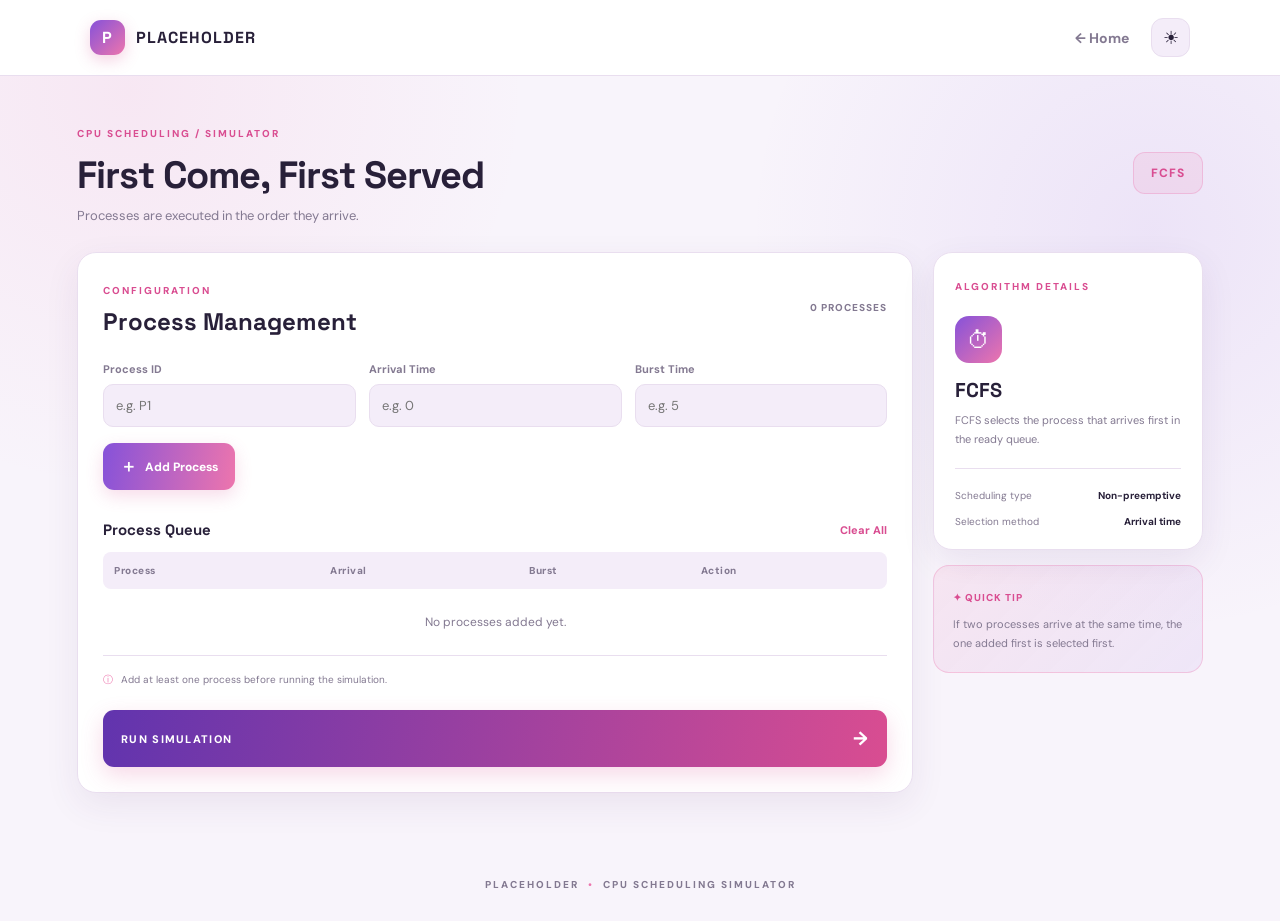
==== simulator.html @ 378c749f "Add files via upload" ====
<!DOCTYPE html>
<html lang="en">
<head>
    <meta charset="UTF-8">
    <meta name="viewport" content="width=device-width, initial-scale=1.0">
    <title>PLACEHOLDER | Simulator</title>
    <link rel="stylesheet" href="style.css">
</head>
<body>

    <header class="topbar">
        <a href="index.html" class="brand">
            <span class="brand-icon">P</span>
            <span>PLACEHOLDER</span>
        </a>

        <div class="topbar-right">
            <a href="index.html" class="back-home">← Home</a>
            <button id="themeToggle" class="theme-toggle">☀</button>
        </div>
    </header>

    <main class="simulator-container">

        <!-- SIMULATOR VIEW -->
        <section id="simulatorView" class="page-view">

            <div class="page-heading">
                <div>
                    <span class="eyebrow">CPU SCHEDULING / SIMULATOR</span>
                    <h1 id="algorithmTitle">First Come, First Served</h1>
                    <p id="algorithmDescription">
                        Processes are executed in the order they arrive.
                    </p>
                </div>
                <div class="algorithm-badge" id="selectedAlgorithm">FCFS</div>
            </div>

            <div class="simulator-layout">

                <section class="panel process-panel">
                    <div class="panel-heading">
                        <div>
                            <span class="eyebrow">CONFIGURATION</span>
                            <h2>Process Management</h2>
                        </div>
                        <span class="process-counter" id="processCount">0 PROCESSES</span>
                    </div>

                    <div class="input-grid">
                        <div class="input-group">
                            <label for="processID">Process ID</label>
                            <input type="text" id="processID" placeholder="e.g. P1">
                        </div>

                        <div class="input-group">
                            <label for="arrivalTime">Arrival Time</label>
                            <input type="number" id="arrivalTime" min="0" placeholder="e.g. 0">
                        </div>

                        <div class="input-group">
                            <label for="burstTime">Burst Time</label>
                            <input type="number" id="burstTime" min="1" placeholder="e.g. 5">
                        </div>

                        <div class="input-group hidden" id="priorityGroup">
                            <label for="priority">Priority</label>
                            <input type="number" id="priority" min="1" placeholder="e.g. 1">
                        </div>
                    </div>

                    <button id="addProcessButton" class="primary-button">
                        <span>＋</span> Add Process
                    </button>

                    <div class="table-heading">
                        <h3>Process Queue</h3>
                        <button id="clearProcessesButton" class="text-button">
                            Clear All
                        </button>
                    </div>

                    <div class="table-wrapper">
                        <table>
                            <thead>
                                <tr>
                                    <th>Process</th>
                                    <th>Arrival</th>
                                    <th>Burst</th>
                                    <th class="priority-column hidden">Priority</th>
                                    <th>Action</th>
                                </tr>
                            </thead>
                            <tbody id="processTable">
                                <tr>
                                    <td colspan="5" class="empty-table">
                                        No processes added yet.
                                    </td>
                                </tr>
                            </tbody>
                        </table>
                    </div>

                    <div class="panel-note">
                        <span>ⓘ</span>
                        Add at least one process before running the simulation.
                    </div>

                    <button id="runSimulationButton" class="run-button">
                        RUN SIMULATION <span>→</span>
                    </button>
                </section>

                <aside class="side-panel">
                    <div class="panel side-info">
                        <span class="eyebrow">ALGORITHM DETAILS</span>
                        <div class="side-algorithm-icon" id="sideAlgorithmIcon">⏱</div>
                        <h3 id="sideAlgorithmName">FCFS</h3>
                        <p id="sideAlgorithmText">
                            First Come, First Served selects processes based on arrival time.
                        </p>
                        <div class="side-divider"></div>
                        <div class="detail-row">
                            <span>Scheduling type</span>
                            <strong>Non-preemptive</strong>
                        </div>
                        <div class="detail-row">
                            <span>Selection method</span>
                            <strong id="selectionMethod">Arrival time</strong>
                        </div>
                    </div>

                    <div class="tip-card">
                        <span>✦ QUICK TIP</span>
                        <p id="sideTip">
                            If two processes arrive at the same time, the one added first is selected first.
                        </p>
                    </div>
                </aside>

            </div>
        </section>

        <!-- RESULTS VIEW -->
        <section id="resultsView" class="page-view hidden">

            <div class="results-heading">
                <div>
                    <span class="eyebrow">SIMULATION / RESULTS</span>
                    <h1>Simulation <span class="gradient-text">Complete.</span></h1>
                    <p>Your CPU scheduling results are ready.</p>
                </div>
                <div class="completed-badge">
                    <span class="pulse-dot"></span> COMPLETED
                </div>
            </div>

            <div class="results-toolbar">
                <div>
                    <span class="eyebrow">SELECTED ALGORITHM</span>
                    <h2 id="resultsAlgorithm">FCFS</h2>
                </div>
                <button id="backToSimulatorButton" class="secondary-button">
                    ← Back to Simulator
                </button>
            </div>

            <section class="stats-grid">
                <div class="stat-card stat-pink">
                    <span class="stat-label">AVERAGE WAITING TIME</span>
                    <strong class="stat-value" id="averageWaiting">0.00</strong>
                    <span class="stat-description">Time units</span>
                </div>

                <div class="stat-card stat-purple">
                    <span class="stat-label">AVERAGE TURNAROUND TIME</span>
                    <strong class="stat-value" id="averageTurnaround">0.00</strong>
                    <span class="stat-description">Time units</span>
                </div>

                <div class="stat-card stat-cyan">
                    <span class="stat-label">TOTAL CPU BURST TIME</span>
                    <strong class="stat-value" id="totalBurst">0</strong>
                    <span class="stat-description">CPU busy time units</span>
                </div>
            </section>

            <section class="panel result-panel">
                <div class="panel-heading">
                    <div>
                        <span class="eyebrow">VISUALIZATION</span>
                        <h2>Gantt Chart</h2>
                    </div>
                    <span class="chart-legend">
                        <span class="legend-dot"></span> Process
                        <span class="legend-idle"></span> Idle
                    </span>
                </div>

                <div id="ganttChart" class="gantt-chart"></div>
            </section>

            <section class="panel result-panel">
                <div class="panel-heading">
                    <div>
                        <span class="eyebrow">PROCESS ANALYSIS</span>
                        <h2>Execution Results</h2>
                    </div>
                </div>

                <div class="table-wrapper">
                    <table class="results-table">
                        <thead>
                            <tr>
                                <th>Process</th>
                                <th>Arrival Time</th>
                                <th>Burst Time</th>
                                <th>Completion Time</th>
                                <th>Turnaround Time</th>
                                <th>Waiting Time</th>
                            </tr>
                        </thead>
                        <tbody id="resultsTable"></tbody>
                    </table>
                </div>
            </section>

            <div class="results-bottom">
                <p>Simulation finished successfully.</p>
                <button id="runAgainButton" class="primary-button">
                    RUN AGAIN ↻
                </button>
            </div>

        </section>

    </main>

    <footer class="footer">
        PLACEHOLDER <span>•</span> CPU SCHEDULING SIMULATOR
    </footer>

    <script src="script.js"></script>
</body>
</html>
---- style.css ----
@import url('https://fonts.googleapis.com/css2?family=DM+Sans:wght@400;500;600;700;800&family=Space+Grotesk:wght@400;500;600;700&display=swap');

:root {
    --bg: #f8f4fb;
    --surface: #ffffff;
    --surface-soft: #f4edf9;
    --text: #282039;
    --muted: #837991;
    --border: #e9deef;

    --purple: #8652d9;
    --purple-dark: #6134ae;
    --pink: #ed75ad;
    --pink-dark: #d94d91;
    --cyan: #38b9ce;
    --yellow: #f3b94f;

    --shadow: 0 12px 35px rgba(72, 39, 105, 0.08);
}

body.dark {
    --bg: #171321;
    --surface: #231c31;
    --surface-soft: #30243f;
    --text: #f7efff;
    --muted: #b2a4c1;
    --border: #40334f;

    --purple: #b184f6;
    --purple-dark: #9563e4;
    --pink: #f28bbd;
    --pink-dark: #e86ba8;
    --cyan: #62d4e5;
    --yellow: #ffd078;

    --shadow: 0 12px 35px rgba(0, 0, 0, 0.18);
}

* {
    margin: 0;
    padding: 0;
    box-sizing: border-box;
}

html {
    scroll-behavior: smooth;
}

body {
    min-height: 100vh;
    background:
        radial-gradient(circle at 10% 10%, rgba(237, 117, 173, 0.10), transparent 28%),
        radial-gradient(circle at 90% 25%, rgba(134, 82, 217, 0.10), transparent 30%),
        var(--bg);
    color: var(--text);
    font-family: 'DM Sans', sans-serif;
    transition: background 0.3s, color 0.3s;
}

button, input {
    font: inherit;
}

button, a {
    -webkit-tap-highlight-color: transparent;
}

a {
    color: inherit;
    text-decoration: none;
}

.hidden {
    display: none !important;
}

/* TOP BAR */

.topbar {
    height: 76px;
    padding: 0 7%;
    display: flex;
    justify-content: space-between;
    align-items: center;
    border-bottom: 1px solid var(--border);
    background: var(--surface);
}

.brand {
    display: flex;
    align-items: center;
    gap: 11px;
    font-family: 'Space Grotesk', sans-serif;
    font-weight: 800;
    letter-spacing: 1px;
}

.brand-icon {
    width: 35px;
    height: 35px;
    display: grid;
    place-items: center;
    border-radius: 11px;
    color: white;
    background: linear-gradient(135deg, var(--purple), var(--pink));
    box-shadow: 0 5px 15px rgba(217, 77, 145, 0.25);
}

.topbar-right {
    display: flex;
    align-items: center;
    gap: 22px;
}

.back-home {
    color: var(--muted);
    font-size: 14px;
    font-weight: 700;
}

.back-home:hover {
    color: var(--pink-dark);
}

.theme-toggle {
    width: 39px;
    height: 39px;
    border: 1px solid var(--border);
    border-radius: 12px;
    background: var(--surface-soft);
    color: var(--text);
    cursor: pointer;
    font-size: 18px;
    transition: 0.2s;
}

.theme-toggle:hover {
    transform: rotate(15deg);
    border-color: var(--pink);
}

/* GENERAL */

.home-container,
.simulator-container {
    width: min(1160px, 88%);
    margin: 0 auto;
}

.eyebrow {
    color: var(--pink-dark);
    font-size: 10px;
    font-weight: 800;
    letter-spacing: 2px;
}

.gradient-text {
    background: linear-gradient(90deg, var(--purple), var(--pink), #ed9ac1);
    -webkit-background-clip: text;
    background-clip: text;
    color: transparent;
}

.footer {
    padding: 30px 15px;
    text-align: center;
    color: var(--muted);
    font-size: 10px;
    font-weight: 800;
    letter-spacing: 2px;
}

.footer span {
    color: var(--pink);
    padding: 0 5px;
}

/* HOME HERO */

.hero {
    position: relative;
    min-height: 350px;
    padding: 65px 0 55px;
    overflow: hidden;
}

.hero-label {
    display: inline-flex;
    align-items: center;
    gap: 9px;
    padding: 9px 13px;
    border: 1px solid var(--border);
    border-radius: 30px;
    color: var(--muted);
    background: var(--surface);
    font-size: 10px;
    font-weight: 800;
    letter-spacing: 1.2px;
}

.pulse-dot {
    width: 8px;
    height: 8px;
    display: inline-block;
    border-radius: 50%;
    background: var(--pink);
    box-shadow: 0 0 0 4px rgba(237, 117, 173, 0.15);
    animation: pulse 1.7s infinite;
}

@keyframes pulse {
    50% { box-shadow: 0 0 0 8px rgba(237, 117, 173, 0); }
}

.hero h1 {
    margin-top: 24px;
    font-family: 'Space Grotesk', sans-serif;
    font-size: clamp(42px, 6vw, 67px);
    line-height: 1.06;
    letter-spacing: -2px;
}

.hero > p {
    max-width: 520px;
    margin-top: 18px;
    color: var(--muted);
    line-height: 1.8;
    font-size: 14px;
}

.hero-decoration {
    position: absolute;
    right: 7%;
    top: 45px;
    width: 280px;
    height: 260px;
    display: grid;
    place-items: center;
}

.cpu-chip {
    position: relative;
    z-index: 2;
    width: 145px;
    height: 145px;
    display: flex;
    flex-direction: column;
    align-items: center;
    justify-content: center;
    gap: 13px;
    border: 2px solid rgba(255,255,255,0.35);
    border-radius: 30px;
    background: linear-gradient(145deg, #8d5be0, #d96ca9);
    box-shadow: 0 20px 55px rgba(190, 91, 178, 0.30);
    color: white;
    font-family: 'Space Grotesk', sans-serif;
    font-size: 25px;
    font-weight: 800;
    animation: float 4s ease-in-out infinite;
}

.cpu-bars {
    display: flex;
    align-items: end;
    gap: 6px;
    height: 25px;
}

.cpu-bars i {
    width: 8px;
    border-radius: 5px;
    background: white;
    animation: equalize 1s infinite alternate;
}

.cpu-bars i:nth-child(1) { height: 12px; }
.cpu-bars i:nth-child(2) { height: 22px; animation-delay: .2s; }
.cpu-bars i:nth-child(3) { height: 16px; animation-delay: .4s; }
.cpu-bars i:nth-child(4) { height: 25px; animation-delay: .1s; }
.cpu-bars i:nth-child(5) { height: 10px; animation-delay: .3s; }

@keyframes equalize {
    to { height: 7px; }
}

@keyframes float {
    50% { transform: translateY(-12px) rotate(2deg); }
}

.orbit {
    position: absolute;
    border: 1px dashed rgba(190, 91, 178, 0.4);
    border-radius: 50%;
    transform: rotate(-25deg);
}

.orbit-one {
    width: 230px;
    height: 100px;
}

.orbit-two {
    width: 280px;
    height: 170px;
    transform: rotate(35deg);
}

.floating-dot {
    position: absolute;
    width: 13px;
    height: 13px;
    border-radius: 50%;
    background: var(--pink);
    box-shadow: 0 0 20px var(--pink);
}

.dot-one { top: 28px; right: 48px; }
.dot-two { bottom: 38px; left: 20px; background: var(--cyan); }
.dot-three { top: 60px; left: 24px; width: 8px; height: 8px; }

/* ALGORITHM CARDS */

.algorithm-section {
    padding: 25px 0 40px;
}

.section-heading,
.panel-heading {
    display: flex;
    align-items: center;
    justify-content: space-between;
    gap: 15px;
}

.section-heading h2,
.panel-heading h2 {
    margin-top: 7px;
    font-family: 'Space Grotesk', sans-serif;
    font-size: 24px;
}

.algorithm-count,
.process-counter {
    color: var(--muted);
    font-size: 10px;
    font-weight: 800;
    letter-spacing: 1px;
}

.algorithm-grid {
    display: grid;
    grid-template-columns: repeat(3, 1fr);
    gap: 19px;
    margin-top: 23px;
}

.algorithm-card {
    position: relative;
    min-height: 300px;
    padding: 23px;
    overflow: hidden;
    border: 1px solid var(--border);
    border-radius: 20px;
    background: var(--surface);
    box-shadow: var(--shadow);
    transition: transform .25s, border-color .25s, box-shadow .25s;
}

.algorithm-card:hover {
    transform: translateY(-8px);
    border-color: var(--pink);
    box-shadow: 0 18px 40px rgba(190, 91, 178, 0.15);
}

.card-top {
    display: flex;
    justify-content: space-between;
    align-items: center;
}

.algorithm-number {
    color: var(--muted);
    font-size: 11px;
    font-weight: 800;
    letter-spacing: 1px;
}

.card-arrow {
    color: var(--pink);
    font-size: 22px;
    transition: transform .2s;
}

.algorithm-card:hover .card-arrow {
    transform: translate(4px, -4px);
}

.algorithm-icon {
    width: 47px;
    height: 47px;
    margin: 20px 0 17px;
    display: grid;
    place-items: center;
    border-radius: 15px;
    color: white;
    background: linear-gradient(135deg, var(--purple), var(--pink));
    font-size: 23px;
}

.sjf-card .algorithm-icon {
    background: linear-gradient(135deg, #e77ab5, #f3a0c4);
}

.priority-card .algorithm-icon {
    background: linear-gradient(135deg, #5bbbcf, #8b71dc);
}

.algorithm-card h3 {
    font-family: 'Space Grotesk', sans-serif;
    font-size: 17px;
}

.algorithm-card p {
    min-height: 48px;
    margin-top: 10px;
    color: var(--muted);
    font-size: 12px;
    line-height: 1.7;
}

.card-tags {
    display: flex;
    flex-wrap: wrap;
    gap: 7px;
    margin-top: 17px;
}

.card-tags span {
    padding: 6px 9px;
    border-radius: 20px;
    background: var(--surface-soft);
    color: var(--muted);
    font-size: 9px;
    font-weight: 700;
}

.card-action {
    display: flex;
    justify-content: space-between;
    margin-top: 23px;
    padding-top: 15px;
    border-top: 1px solid var(--border);
    color: var(--pink-dark);
    font-size: 10px;
    font-weight: 800;
    letter-spacing: 1px;
}

.info-strip {
    display: grid;
    grid-template-columns: repeat(3, 1fr);
    gap: 20px;
    padding: 22px;
    border: 1px solid var(--border);
    border-radius: 18px;
    background: var(--surface);
}

.info-strip > div {
    display: flex;
    align-items: center;
    gap: 13px;
}

.info-icon {
    width: 39px;
    height: 39px;
    display: grid;
    place-items: center;
    border-radius: 12px;
    background: rgba(134, 82, 217, 0.13);
    color: var(--purple);
    font-size: 20px;
}

.pink-icon {
    background: rgba(237, 117, 173, 0.14);
    color: var(--pink-dark);
}

.cyan-icon {
    background: rgba(56, 185, 206, 0.14);
    color: var(--cyan);
}

.info-strip strong {
    font-size: 11px;
}

.info-strip p {
    margin-top: 4px;
    color: var(--muted);
    font-size: 10px;
}

/* SIMULATOR */

.simulator-container {
    padding-top: 45px;
    padding-bottom: 55px;
}

.page-heading,
.results-heading {
    display: flex;
    justify-content: space-between;
    align-items: center;
    gap: 20px;
    margin-bottom: 28px;
}

.page-heading h1,
.results-heading h1 {
    margin-top: 9px;
    font-family: 'Space Grotesk', sans-serif;
    font-size: clamp(27px, 4vw, 38px);
    letter-spacing: -1px;
}

.page-heading p,
.results-heading p {
    margin-top: 8px;
    color: var(--muted);
    font-size: 13px;
}

.algorithm-badge {
    padding: 12px 17px;
    border: 1px solid rgba(237, 117, 173, 0.3);
    border-radius: 12px;
    background: rgba(237, 117, 173, 0.12);
    color: var(--pink-dark);
    font-size: 12px;
    font-weight: 800;
    letter-spacing: 1px;
}

.simulator-layout {
    display: grid;
    grid-template-columns: minmax(0, 1fr) 270px;
    gap: 20px;
    align-items: start;
}

.panel {
    border: 1px solid var(--border);
    border-radius: 19px;
    background: var(--surface);
    box-shadow: var(--shadow);
}

.process-panel {
    padding: 25px;
}

.input-grid {
    display: grid;
    grid-template-columns: repeat(3, 1fr);
    gap: 13px;
    margin-top: 25px;
}

.input-group label {
    display: block;
    margin-bottom: 8px;
    color: var(--muted);
    font-size: 11px;
    font-weight: 700;
}

.input-group input {
    width: 100%;
    min-width: 0;
    height: 43px;
    padding: 0 12px;
    border: 1px solid var(--border);
    border-radius: 10px;
    outline: none;
    background: var(--surface-soft);
    color: var(--text);
    font-size: 13px;
    transition: border .2s, box-shadow .2s;
}

.input-group input:focus {
    border-color: var(--pink);
    box-shadow: 0 0 0 3px rgba(237, 117, 173, 0.13);
}

.primary-button,
.run-button,
.secondary-button {
    border: none;
    border-radius: 11px;
    cursor: pointer;
    font-weight: 800;
    transition: transform .2s, filter .2s, box-shadow .2s;
}

.primary-button {
    margin-top: 16px;
    padding: 12px 17px;
    background: linear-gradient(100deg, var(--purple), var(--pink));
    color: white;
    font-size: 12px;
    box-shadow: 0 6px 17px rgba(217, 77, 145, 0.20);
}

.primary-button:hover,
.run-button:hover,
.secondary-button:hover {
    transform: translateY(-2px);
    filter: brightness(1.06);
}

.primary-button span {
    margin-right: 5px;
    font-size: 17px;
    vertical-align: -1px;
}

.table-heading {
    display: flex;
    align-items: center;
    justify-content: space-between;
    margin: 30px 0 13px;
}

.table-heading h3 {
    font-family: 'Space Grotesk', sans-serif;
    font-size: 15px;
}

.text-button {
    border: none;
    background: transparent;
    color: var(--pink-dark);
    cursor: pointer;
    font-size: 11px;
    font-weight: 800;
}

.text-button:hover {
    text-decoration: underline;
}

.table-wrapper {
    width: 100%;
    overflow-x: auto;
}

table {
    width: 100%;
    border-collapse: collapse;
    white-space: nowrap;
}

th {
    padding: 12px 11px;
    background: var(--surface-soft);
    color: var(--muted);
    text-align: left;
    font-size: 10px;
    font-weight: 800;
    letter-spacing: .5px;
}

th:first-child {
    border-radius: 8px 0 0 8px;
}

th:last-child {
    border-radius: 0 8px 8px 0;
}

td {
    padding: 13px 11px;
    border-bottom: 1px solid var(--border);
    font-size: 12px;
}

tbody tr {
    animation: rowIn .35s ease both;
}

@keyframes rowIn {
    from { opacity: 0; transform: translateY(7px); }
    to { opacity: 1; transform: translateY(0); }
}

.process-pill {
    display: inline-block;
    min-width: 35px;
    padding: 5px 8px;
    border-radius: 7px;
    background: rgba(237, 117, 173, 0.14);
    color: var(--pink-dark);
    text-align: center;
    font-size: 10px;
    font-weight: 800;
}

.remove-button {
    border: none;
    background: transparent;
    color: var(--pink-dark);
    cursor: pointer;
    font-size: 17px;
}

.remove-button:hover {
    transform: scale(1.2);
}

.empty-table {
    padding: 25px;
    color: var(--muted);
    text-align: center;
}

.panel-note {
    margin-top: 17px;
    color: var(--muted);
    font-size: 10px;
}

.panel-note span {
    margin-right: 5px;
    color: var(--pink);
}

.run-button {
    width: 100%;
    display: flex;
    justify-content: space-between;
    align-items: center;
    margin-top: 23px;
    padding: 16px 18px;
    background: linear-gradient(100deg, var(--purple-dark), var(--pink-dark));
    color: white;
    box-shadow: 0 8px 22px rgba(217, 77, 145, 0.22);
    font-size: 11px;
    letter-spacing: 1.3px;
}

.run-button span {
    font-size: 19px;
}

/* SIDE PANEL */

.side-panel {
    display: grid;
    gap: 15px;
}

.side-info {
    padding: 21px;
}

.side-algorithm-icon {
    width: 47px;
    height: 47px;
    display: grid;
    place-items: center;
    margin-top: 21px;
    border-radius: 14px;
    background: linear-gradient(135deg, var(--purple), var(--pink));
    color: white;
    font-size: 23px;
}

.side-info h3 {
    margin-top: 14px;
    font-family: 'Space Grotesk', sans-serif;
    font-size: 20px;
}

.side-info p {
    margin-top: 8px;
    color: var(--muted);
    font-size: 11px;
    line-height: 1.7;
}

.side-divider {
    height: 1px;
    margin: 20px 0;
    background: var(--border);
}

.detail-row {
    display: flex;
    justify-content: space-between;
    gap: 8px;
    margin-top: 13px;
    font-size: 10px;
}

.detail-row span {
    color: var(--muted);
}

.detail-row strong {
    text-align: right;
}

.tip-card {
    padding: 19px;
    border: 1px solid rgba(237, 117, 173, 0.3);
    border-radius: 16px;
    background: linear-gradient(135deg, rgba(237, 117, 173, 0.12), rgba(134, 82, 217, 0.08));
}

.tip-card span {
    color: var(--pink-dark);
    font-size: 10px;
    font-weight: 800;
    letter-spacing: 1px;
}

.tip-card p {
    margin-top: 9px;
    color: var(--muted);
    font-size: 11px;
    line-height: 1.7;
}

/* RESULTS */

.results-heading {
    margin-bottom: 25px;
}

.completed-badge {
    display: flex;
    align-items: center;
    gap: 10px;
    padding: 11px 14px;
    border: 1px solid rgba(56, 185, 206, 0.3);
    border-radius: 12px;
    background: rgba(56, 185, 206, 0.10);
    color: var(--cyan);
    font-size: 10px;
    font-weight: 800;
    letter-spacing: 1px;
}

.completed-badge .pulse-dot {
    background: var(--cyan);
    box-shadow: 0 0 0 4px rgba(56, 185, 206, 0.12);
}

.results-toolbar {
    display: flex;
    align-items: center;
    justify-content: space-between;
    gap: 15px;
    margin-bottom: 20px;
    padding: 17px 20px;
    border: 1px solid var(--border);
    border-radius: 15px;
    background: var(--surface);
}

.results-toolbar h2 {
    margin-top: 5px;
    font-family: 'Space Grotesk', sans-serif;
    font-size: 19px;
}

.secondary-button {
    padding: 12px 15px;
    border: 1px solid var(--border);
    background: var(--surface-soft);
    color: var(--text);
    font-size: 11px;
}

.stats-grid {
    display: grid;
    grid-template-columns: repeat(3, 1fr);
    gap: 15px;
    margin-bottom: 19px;
}

.stat-card {
    position: relative;
    min-height: 135px;
    padding: 20px;
    overflow: hidden;
    border: 1px solid var(--border);
    border-radius: 17px;
    background: var(--surface);
    box-shadow: var(--shadow);
}

.stat-card::after {
    content: "";
    position: absolute;
    top: -30px;
    right: -25px;
    width: 100px;
    height: 100px;
    border-radius: 50%;
    background: var(--stat-glow);
}

.stat-pink { --stat-glow: rgba(237, 117, 173, 0.15); }
.stat-purple { --stat-glow: rgba(134, 82, 217, 0.15); }
.stat-cyan { --stat-glow: rgba(56, 185, 206, 0.15); }

.stat-label {
    position: relative;
    z-index: 1;
    display: block;
    color: var(--muted);
    font-size: 9px;
    font-weight: 800;
    letter-spacing: 1px;
}

.stat-value {
    position: relative;
    z-index: 1;
    display: block;
    margin-top: 13px;
    font-family: 'Space Grotesk', sans-serif;
    font-size: 34px;
}

.stat-pink .stat-value { color: var(--pink-dark); }
.stat-purple .stat-value { color: var(--purple); }
.stat-cyan .stat-value { color: var(--cyan); }

.stat-description {
    position: relative;
    z-index: 1;
    display: block;
    margin-top: 2px;
    color: var(--muted);
    font-size: 10px;
}

.result-panel {
    padding: 23px;
    margin-top: 18px;
}

.chart-legend {
    display: flex;
    align-items: center;
    gap: 7px;
    color: var(--muted);
    font-size: 10px;
}

.legend-dot,
.legend-idle {
    width: 9px;
    height: 9px;
    display: inline-block;
    border-radius: 3px;
    background: var(--pink);
}

.legend-idle {
    margin-left: 9px;
    background: #a5a0ad;
}

.gantt-chart {
    display: flex;
    align-items: stretch;
    gap: 5px;
    min-height: 90px;
    margin-top: 25px;
    padding-bottom: 23px;
    overflow-x: auto;
}

.gantt-item {
    position: relative;
    flex: 1 0 65px;
    min-width: 65px;
    display: flex;
    flex-direction: column;
    align-items: center;
    justify-content: center;
    min-height: 60px;
    border-radius: 9px;
    color: white;
    opacity: 0;
    animation: blockIn .45s ease forwards;
}

@keyframes blockIn {
    from { opacity: 0; transform: translateY(10px) scale(.95); }
    to { opacity: 1; transform: translateY(0) scale(1); }
}

.gantt-item strong {
    font-family: 'Space Grotesk', sans-serif;
    font-size: 14px;
}

.gantt-item small {
    margin-top: 3px;
    font-size: 9px;
    opacity: .9;
}

.gantt-item.idle {
    background: #96919e;
}

.gantt-times {
    position: absolute;
    right: -4px;
    bottom: -23px;
    left: -4px;
    display: flex;
    justify-content: space-between;
    color: var(--muted);
    font-size: 9px;
}

.results-table {
    min-width: 690px;
}

.results-table td {
    font-variant-numeric: tabular-nums;
}

.results-bottom {
    display: flex;
    align-items: center;
    justify-content: space-between;
    gap: 15px;
    margin-top: 23px;
}

.results-bottom p {
    color: var(--muted);
    font-size: 11px;
}

/* VIEW TRANSITIONS */

.page-view {
    animation: pageIn .4s ease both;
}

@keyframes pageIn {
    from { opacity: 0; transform: translateY(12px); }
    to { opacity: 1; transform: translateY(0); }
}

/* RESPONSIVE */

@media (max-width: 900px) {
    .hero-decoration {
        right: -25px;
        opacity: .55;
    }

    .algorithm-grid {
        grid-template-columns: 1fr 1fr;
    }

    .simulator-layout {
        grid-template-columns: 1fr;
    }

    .side-panel {
        grid-template-columns: 1fr 1fr;
    }
}

@media (max-width: 650px) {
    .topbar {
        height: 65px;
        padding: 0 6%;
    }

    .home-container,
    .simulator-container {
        width: 90%;
    }

    .hero {
        min-height: 320px;
        padding-top: 45px;
    }

    .hero-decoration {
        right: -100px;
        top: 80px;
        transform: scale(.75);
        opacity: .25;
    }

    .hero h1 {
        font-size: 45px;
    }

    .algorithm-grid,
    .info-strip,
    .stats-grid,
    .side-panel {
        grid-template-columns: 1fr;
    }

    .algorithm-card {
        min-height: 275px;
    }

    .input-grid {
        grid-template-columns: 1fr 1fr;
    }

    .process-panel,
    .result-panel {
        padding: 17px;
    }

    .page-heading,
    .results-heading {
        align-items: flex-start;
    }

    .algorithm-badge {
        padding: 9px 11px;
    }

    .results-toolbar {
        align-items: flex-start;
        flex-direction: column;
    }

    .completed-badge {
        padding: 9px;
        font-size: 8px;
    }

    .results-bottom {
        align-items: flex-start;
        flex-direction: column;
    }

    .section-heading h2 {
        font-size: 21px;
    }
}

@media (prefers-reduced-motion: reduce) {
    *, *::before, *::after {
        animation-duration: 0.01ms !important;
        animation-iteration-count: 1 !important;
        scroll-behavior: auto !important;
        transition-duration: 0.01ms !important;
    }
}
/* BUBBLY ANIMATIONS */

@keyframes bubbleIn {
    0% {
        opacity: 0;
        transform: translateY(22px) scale(0.88);
    }
    65% {
        opacity: 1;
        transform: translateY(-5px) scale(1.035);
    }
    85% {
        transform: translateY(2px) scale(0.985);
    }
    100% {
        opacity: 1;
        transform: translateY(0) scale(1);
    }
}

@keyframes bubbleFloat {
    0%, 100% {
        transform: translateY(0);
    }
    50% {
        transform: translateY(-9px);
    }
}

@keyframes bubblePop {
    0% {
        transform: scale(1);
    }
    40% {
        transform: scale(1.07);
    }
    70% {
        transform: scale(0.96);
    }
    100% {
        transform: scale(1);
    }
}

@keyframes bubbleGlow {
    0%, 100% {
        box-shadow: 0 8px 20px rgba(237, 117, 173, 0.15);
    }
    50% {
        box-shadow: 0 12px 30px rgba(237, 117, 173, 0.30);
    }
}

@keyframes dialogIn {
    0% {
        opacity: 0;
        transform: translateY(25px) scale(0.85);
    }
    70% {
        opacity: 1;
        transform: translateY(-4px) scale(1.025);
    }
    100% {
        opacity: 1;
        transform: translateY(0) scale(1);
    }
}

/* BUBBLY PAGE TRANSITIONS */

.page-view {
    animation: bubbleIn 0.55s cubic-bezier(.2, 1.4, .4, 1) both;
}

.algorithm-card {
    animation: bubbleIn 0.7s cubic-bezier(.2, 1.3, .4, 1) both;
}

.algorithm-card:nth-child(2) {
    animation-delay: 0.1s;
}

.algorithm-card:nth-child(3) {
    animation-delay: 0.2s;
}

/* BUBBLY BUTTONS */

button,
.algorithm-card {
    -webkit-tap-highlight-color: transparent;
}

.primary-button,
.run-button,
.secondary-button,
.theme-toggle,
.text-button,
.remove-button {
    transition:
        transform 0.25s cubic-bezier(.2, 1.5, .4, 1),
        box-shadow 0.25s,
        background 0.25s;
}

.primary-button:active,
.run-button:active,
.secondary-button:active,
.theme-toggle:active {
    transform: scale(0.93);
}

.primary-button:hover,
.run-button:hover {
    animation: bubbleGlow 1.5s infinite;
}

.algorithm-card:hover {
    transform: translateY(-8px) scale(1.015);
}

.algorithm-icon {
    transition: transform 0.4s cubic-bezier(.2, 1.5, .4, 1);
}

.algorithm-card:hover .algorithm-icon {
    transform: rotate(-10deg) scale(1.15);
}

.brand-icon {
    transition: transform 0.4s cubic-bezier(.2, 1.5, .4, 1);
}

.brand:hover .brand-icon {
    transform: rotate(12deg) scale(1.12);
}

/* BUBBLY PROCESS ROWS */

tbody tr {
    animation: bubbleIn 0.4s cubic-bezier(.2, 1.3, .4, 1) both;
}

.process-pill {
    transition: transform 0.2s;
}

.process-pill:hover {
    transform: scale(1.12);
}

/* BUBBLY STATS */

.stat-card {
    transition: transform 0.3s cubic-bezier(.2, 1.3, .4, 1);
}

.stat-card:hover {
    transform: translateY(-6px) scale(1.02);
}

.stat-value {
    animation: bubblePop 0.7s ease both;
}

/* CUSTOM POPUP */

.popup-overlay {
    position: fixed;
    inset: 0;
    z-index: 9999;
    display: flex;
    justify-content: center;
    align-items: center;
    padding: 20px;
    background: rgba(27, 17, 39, 0.55);
    backdrop-filter: blur(8px);
    animation: fadeOverlay 0.2s ease both;
}

@keyframes fadeOverlay {
    from { opacity: 0; }
    to { opacity: 1; }
}

.popup-box {
    width: min(400px, 100%);
    padding: 28px;
    border: 1px solid var(--border);
    border-radius: 25px;
    background: var(--surface);
    box-shadow: 0 25px 80px rgba(0, 0, 0, 0.25);
    animation: dialogIn 0.45s cubic-bezier(.2, 1.4, .4, 1) both;
    text-align: center;
}

.popup-icon {
    width: 65px;
    height: 65px;
    display: grid;
    place-items: center;
    margin: 0 auto 17px;
    border-radius: 22px;
    background: linear-gradient(135deg, var(--purple), var(--pink));
    color: white;
    font-size: 29px;
    box-shadow: 0 8px 25px rgba(237, 117, 173, 0.25);
}

.popup-title {
    font-family: 'Space Grotesk', sans-serif;
    font-size: 22px;
    font-weight: 800;
    color: var(--text);
}

.popup-message {
    margin-top: 10px;
    color: var(--muted);
    font-size: 13px;
    line-height: 1.7;
    white-space: pre-line;
}

.popup-input {
    width: 100%;
    height: 46px;
    margin-top: 20px;
    padding: 0 14px;
    border: 1px solid var(--border);
    border-radius: 12px;
    outline: none;
    background: var(--surface-soft);
    color: var(--text);
    text-align: center;
    font-size: 15px;
}

.popup-input:focus {
    border-color: var(--pink);
    box-shadow: 0 0 0 4px rgba(237, 117, 173, 0.13);
}

.popup-actions {
    display: flex;
    gap: 10px;
    margin-top: 23px;
}

.popup-actions button {
    flex: 1;
    min-height: 43px;
    border: none;
    border-radius: 12px;
    cursor: pointer;
    font-size: 11px;
    font-weight: 800;
    transition: transform 0.2s;
}

.popup-actions button:active {
    transform: scale(0.94);
}

.popup-cancel {
    background: var(--surface-soft);
    color: var(--muted);
}

.popup-confirm {
    background: linear-gradient(100deg, var(--purple), var(--pink));
    color: white;
    box-shadow: 0 5px 15px rgba(217, 77, 145, 0.2);
}

.popup-confirm:hover {
    filter: brightness(1.08);
}

/* REDUCED MOTION */

@media (prefers-reduced-motion: reduce) {
    .page-view,
    .algorithm-card,
    tbody tr,
    .stat-value,
    .popup-box {
        animation: none !important;
    }
}
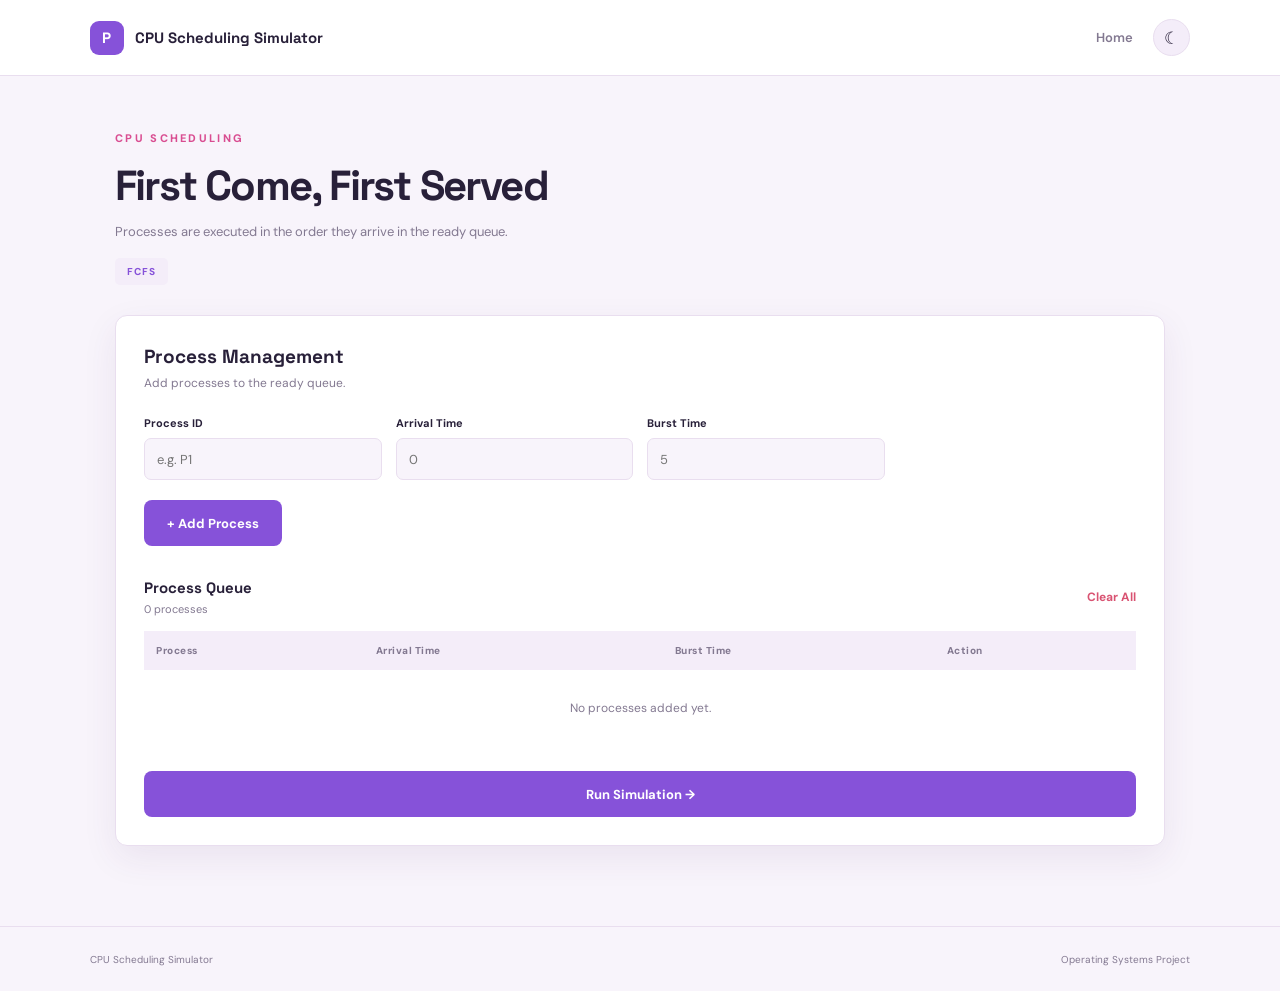
==== commit aa85dea5: "Add files via upload" ====
--- a/simulator.html
+++ b/simulator.html
@@ -1,22 +1,27 @@
+
 <!DOCTYPE html>
 <html lang="en">
 <head>
     <meta charset="UTF-8">
     <meta name="viewport" content="width=device-width, initial-scale=1.0">
-    <title>PLACEHOLDER | Simulator</title>
+    <title>CPU Scheduling Simulator</title>
     <link rel="stylesheet" href="style.css">
 </head>
 <body>
 
     <header class="topbar">
         <a href="index.html" class="brand">
-            <span class="brand-icon">P</span>
-            <span>PLACEHOLDER</span>
+            <span class="brand-mark">P</span>
+            <span>CPU Scheduling Simulator</span>
         </a>
 
         <div class="topbar-right">
-            <a href="index.html" class="back-home">← Home</a>
-            <button id="themeToggle" class="theme-toggle">☀</button>
+            <button id="editProcessesButton" class="secondary-button hidden">
+                ← Edit Processes
+            </button>
+
+            <a href="index.html" class="home-link">Home</a>
+            <button id="themeToggle" class="theme-toggle" aria-label="Toggle theme">☾</button>
         </div>
     </header>
 
@@ -26,220 +31,194 @@
         <section id="simulatorView" class="page-view">
 
             <div class="page-heading">
-                <div>
-                    <span class="eyebrow">CPU SCHEDULING / SIMULATOR</span>
-                    <h1 id="algorithmTitle">First Come, First Served</h1>
-                    <p id="algorithmDescription">
-                        Processes are executed in the order they arrive.
-                    </p>
-                </div>
-                <div class="algorithm-badge" id="selectedAlgorithm">FCFS</div>
-            </div>
-
-            <div class="simulator-layout">
-
-                <section class="panel process-panel">
-                    <div class="panel-heading">
-                        <div>
-                            <span class="eyebrow">CONFIGURATION</span>
-                            <h2>Process Management</h2>
-                        </div>
-                        <span class="process-counter" id="processCount">0 PROCESSES</span>
-                    </div>
-
-                    <div class="input-grid">
-                        <div class="input-group">
-                            <label for="processID">Process ID</label>
-                            <input type="text" id="processID" placeholder="e.g. P1">
-                        </div>
-
-                        <div class="input-group">
-                            <label for="arrivalTime">Arrival Time</label>
-                            <input type="number" id="arrivalTime" min="0" placeholder="e.g. 0">
-                        </div>
-
-                        <div class="input-group">
-                            <label for="burstTime">Burst Time</label>
-                            <input type="number" id="burstTime" min="1" placeholder="e.g. 5">
-                        </div>
-
-                        <div class="input-group hidden" id="priorityGroup">
-                            <label for="priority">Priority</label>
-                            <input type="number" id="priority" min="1" placeholder="e.g. 1">
-                        </div>
-                    </div>
-
-                    <button id="addProcessButton" class="primary-button">
-                        <span>＋</span> Add Process
+                <div class="welcome-label">CPU SCHEDULING</div>
+                <h1 id="algorithmTitle">First Come, First Served</h1>
+                <p id="algorithmDescription">
+                    Processes are executed in the order they arrive.
+                </p>
+                <span id="selectedAlgorithm" class="algorithm-tag">FCFS</span>
+            </div>
+
+            <section class="panel process-panel">
+
+                <div class="panel-heading">
+                    <div>
+                        <h2>Process Management</h2>
+                        <p>Add processes to the ready queue.</p>
+                    </div>
+                </div>
+
+                <div class="input-grid">
+
+                    <div class="input-group">
+                        <label for="processID">Process ID</label>
+                        <input type="text" id="processID" placeholder="e.g. P1">
+                    </div>
+
+                    <div class="input-group">
+                        <label for="arrivalTime">Arrival Time</label>
+                        <input type="number" id="arrivalTime" min="0" placeholder="0">
+                    </div>
+
+                    <div class="input-group">
+                        <label for="burstTime">Burst Time</label>
+                        <input type="number" id="burstTime" min="1" placeholder="5">
+                    </div>
+
+                    <div class="input-group hidden" id="priorityGroup">
+                        <label for="priority">Priority</label>
+                        <input type="number" id="priority" min="1" placeholder="1">
+                    </div>
+
+                </div>
+
+                <button id="addProcessButton" class="primary-button">
+                    + Add Process
+                </button>
+
+                <div class="queue-heading">
+                    <div>
+                        <h3>Process Queue</h3>
+                        <span id="processCount" class="muted-text">0 processes</span>
+                    </div>
+
+                    <button id="clearProcessesButton" class="text-button danger-text">
+                        Clear All
                     </button>
-
-                    <div class="table-heading">
-                        <h3>Process Queue</h3>
-                        <button id="clearProcessesButton" class="text-button">
-                            Clear All
-                        </button>
-                    </div>
-
-                    <div class="table-wrapper">
-                        <table>
-                            <thead>
-                                <tr>
-                                    <th>Process</th>
-                                    <th>Arrival</th>
-                                    <th>Burst</th>
-                                    <th class="priority-column hidden">Priority</th>
-                                    <th>Action</th>
-                                </tr>
-                            </thead>
-                            <tbody id="processTable">
-                                <tr>
-                                    <td colspan="5" class="empty-table">
-                                        No processes added yet.
-                                    </td>
-                                </tr>
-                            </tbody>
-                        </table>
-                    </div>
-
-                    <div class="panel-note">
-                        <span>ⓘ</span>
-                        Add at least one process before running the simulation.
-                    </div>
-
-                    <button id="runSimulationButton" class="run-button">
-                        RUN SIMULATION <span>→</span>
-                    </button>
-                </section>
-
-                <aside class="side-panel">
-                    <div class="panel side-info">
-                        <span class="eyebrow">ALGORITHM DETAILS</span>
-                        <div class="side-algorithm-icon" id="sideAlgorithmIcon">⏱</div>
-                        <h3 id="sideAlgorithmName">FCFS</h3>
-                        <p id="sideAlgorithmText">
-                            First Come, First Served selects processes based on arrival time.
-                        </p>
-                        <div class="side-divider"></div>
-                        <div class="detail-row">
-                            <span>Scheduling type</span>
-                            <strong>Non-preemptive</strong>
-                        </div>
-                        <div class="detail-row">
-                            <span>Selection method</span>
-                            <strong id="selectionMethod">Arrival time</strong>
-                        </div>
-                    </div>
-
-                    <div class="tip-card">
-                        <span>✦ QUICK TIP</span>
-                        <p id="sideTip">
-                            If two processes arrive at the same time, the one added first is selected first.
-                        </p>
-                    </div>
-                </aside>
-
-            </div>
-        </section>
-
-        <!-- RESULTS VIEW -->
-        <section id="resultsView" class="page-view hidden">
-
-            <div class="results-heading">
-                <div>
-                    <span class="eyebrow">SIMULATION / RESULTS</span>
-                    <h1>Simulation <span class="gradient-text">Complete.</span></h1>
-                    <p>Your CPU scheduling results are ready.</p>
-                </div>
-                <div class="completed-badge">
-                    <span class="pulse-dot"></span> COMPLETED
-                </div>
-            </div>
-
-            <div class="results-toolbar">
-                <div>
-                    <span class="eyebrow">SELECTED ALGORITHM</span>
-                    <h2 id="resultsAlgorithm">FCFS</h2>
-                </div>
-                <button id="backToSimulatorButton" class="secondary-button">
-                    ← Back to Simulator
-                </button>
-            </div>
-
-            <section class="stats-grid">
-                <div class="stat-card stat-pink">
-                    <span class="stat-label">AVERAGE WAITING TIME</span>
-                    <strong class="stat-value" id="averageWaiting">0.00</strong>
-                    <span class="stat-description">Time units</span>
-                </div>
-
-                <div class="stat-card stat-purple">
-                    <span class="stat-label">AVERAGE TURNAROUND TIME</span>
-                    <strong class="stat-value" id="averageTurnaround">0.00</strong>
-                    <span class="stat-description">Time units</span>
-                </div>
-
-                <div class="stat-card stat-cyan">
-                    <span class="stat-label">TOTAL CPU BURST TIME</span>
-                    <strong class="stat-value" id="totalBurst">0</strong>
-                    <span class="stat-description">CPU busy time units</span>
-                </div>
-            </section>
-
-            <section class="panel result-panel">
-                <div class="panel-heading">
-                    <div>
-                        <span class="eyebrow">VISUALIZATION</span>
-                        <h2>Gantt Chart</h2>
-                    </div>
-                    <span class="chart-legend">
-                        <span class="legend-dot"></span> Process
-                        <span class="legend-idle"></span> Idle
-                    </span>
-                </div>
-
-                <div id="ganttChart" class="gantt-chart"></div>
-            </section>
-
-            <section class="panel result-panel">
-                <div class="panel-heading">
-                    <div>
-                        <span class="eyebrow">PROCESS ANALYSIS</span>
-                        <h2>Execution Results</h2>
-                    </div>
                 </div>
 
                 <div class="table-wrapper">
-                    <table class="results-table">
+                    <table id="processTable">
                         <thead>
                             <tr>
                                 <th>Process</th>
                                 <th>Arrival Time</th>
                                 <th>Burst Time</th>
-                                <th>Completion Time</th>
-                                <th>Turnaround Time</th>
-                                <th>Waiting Time</th>
+                                <th class="priority-column hidden">Priority</th>
+                                <th>Action</th>
                             </tr>
                         </thead>
-                        <tbody id="resultsTable"></tbody>
+                        <tbody id="processTableBody"></tbody>
                     </table>
                 </div>
+
+                <div id="emptyProcessMessage" class="empty-message">
+                    No processes added yet.
+                </div>
+
+                <button id="runSimulationButton" class="primary-button run-button">
+                    Run Simulation →
+                </button>
+
             </section>
-
-            <div class="results-bottom">
-                <p>Simulation finished successfully.</p>
-                <button id="runAgainButton" class="primary-button">
-                    RUN AGAIN ↻
-                </button>
-            </div>
-
         </section>
 
+        <!-- RESULTS VIEW -->
+        <section id="resultsView" class="page-view hidden">
+
+            <div class="page-heading results-heading">
+                <div class="welcome-label">SIMULATION COMPLETE</div>
+                <h1>Simulation Results</h1>
+                <p>Review the scheduling performance and process execution order.</p>
+            </div>
+
+            <div class="results-toolbar">
+                <span id="resultsAlgorithm" class="algorithm-tag">FCFS</span>
+            </div>
+
+            <div class="stats-grid">
+                <div class="stat-card">
+                    <span>Average Waiting Time</span>
+                    <strong id="averageWaiting">0</strong>
+                </div>
+
+                <div class="stat-card">
+                    <span>Average Turnaround Time</span>
+                    <strong id="averageTurnaround">0</strong>
+                </div>
+
+                <div class="stat-card">
+                    <span>Total Burst Time</span>
+                    <strong id="totalBurst">0</strong>
+                </div>
+            </div>
+
+            <section class="panel result-panel">
+                <div class="panel-heading">
+                    <div>
+                        <h2>Gantt Chart</h2>
+                        <p>Visual representation of process execution.</p>
+                    </div>
+                </div>
+
+                <div id="ganttChart" class="gantt-chart"></div>
+            </section>
+
+            <section class="panel result-panel">
+                <div class="panel-heading">
+                    <div>
+                        <h2>Process Results</h2>
+                        <p>Calculated scheduling times for each process.</p>
+                    </div>
+                </div>
+
+                <div class="table-wrapper">
+                    <table id="resultsTable">
+                        <thead>
+                            <tr>
+                                <th>Process</th>
+                                <th>Arrival</th>
+                                <th>Burst</th>
+                                <th>Completion</th>
+                                <th>Turnaround</th>
+                                <th>Waiting</th>
+                            </tr>
+                        </thead>
+                        <tbody id="resultsTableBody"></tbody>
+                    </table>
+                </div>
+            </section>
+
+            <button id="runAgainButton" class="primary-button run-button">
+                Edit Processes / Run Again
+            </button>
+
+        </section>
+
     </main>
 
-    <footer class="footer">
-        PLACEHOLDER <span>•</span> CPU SCHEDULING SIMULATOR
+    <footer class="site-footer">
+        <span>CPU Scheduling Simulator</span>
+        <span>Operating Systems Project</span>
     </footer>
+
+    <!-- LOADING SCREEN -->
+    <div id="loadingOverlay" class="loading-overlay hidden">
+        <div class="loading-content">
+
+            <div class="loading-animation">
+                <div class="loading-orbit orbit-a"></div>
+                <div class="loading-orbit orbit-b"></div>
+
+                <div class="loading-core">
+                    <span>CPU</span>
+                    <div class="loading-bars">
+                        <i></i><i></i><i></i><i></i><i></i>
+                    </div>
+                </div>
+            </div>
+
+            <h2 id="loadingText">Running simulation...</h2>
+            <p>Please wait while everything gets ready.</p>
+
+            <div class="loading-progress">
+                <div class="loading-progress-bar"></div>
+            </div>
+
+            <span class="loading-status">PROCESSING</span>
+        </div>
+    </div>
 
     <script src="script.js"></script>
 </body>
-</html>+</html>
--- a/style.css
+++ b/style.css
@@ -1,4 +1,5 @@
-@import url('https://fonts.googleapis.com/css2?family=DM+Sans:wght@400;500;600;700;800&family=Space+Grotesk:wght@400;500;600;700&display=swap');
+
+@import url('https://fonts.googleapis.com/css2?family=DM+Sans:wght@400;500;600;700;800&family=Space+Grotesk:wght@500;600;700&display=swap');
 
 :root {
     --bg: #f8f4fb;
@@ -7,62 +8,51 @@
     --text: #282039;
     --muted: #837991;
     --border: #e9deef;
-
     --purple: #8652d9;
     --purple-dark: #6134ae;
     --pink: #ed75ad;
     --pink-dark: #d94d91;
     --cyan: #38b9ce;
     --yellow: #f3b94f;
-
     --shadow: 0 12px 35px rgba(72, 39, 105, 0.08);
 }
 
-body.dark {
-    --bg: #171321;
-    --surface: #231c31;
-    --surface-soft: #30243f;
-    --text: #f7efff;
-    --muted: #b2a4c1;
-    --border: #40334f;
-
-    --purple: #b184f6;
-    --purple-dark: #9563e4;
-    --pink: #f28bbd;
-    --pink-dark: #e86ba8;
-    --cyan: #62d4e5;
-    --yellow: #ffd078;
-
+[data-theme="dark"] {
+    --bg: #191522;
+    --surface: #241e30;
+    --surface-soft: #30283d;
+    --text: #f4eff9;
+    --muted: #aaa0b8;
+    --border: #3b314a;
+    --purple: #a77be9;
+    --purple-dark: #8652d9;
+    --pink: #f18abb;
+    --pink-dark: #ed75ad;
+    --cyan: #55c9dc;
+    --yellow: #f3c76e;
     --shadow: 0 12px 35px rgba(0, 0, 0, 0.18);
 }
 
 * {
+    box-sizing: border-box;
     margin: 0;
     padding: 0;
-    box-sizing: border-box;
-}
-
-html {
-    scroll-behavior: smooth;
 }
 
 body {
     min-height: 100vh;
-    background:
-        radial-gradient(circle at 10% 10%, rgba(237, 117, 173, 0.10), transparent 28%),
-        radial-gradient(circle at 90% 25%, rgba(134, 82, 217, 0.10), transparent 30%),
-        var(--bg);
+    background: var(--bg);
     color: var(--text);
     font-family: 'DM Sans', sans-serif;
-    transition: background 0.3s, color 0.3s;
+    transition: background .25s, color .25s;
 }
 
 button, input {
     font: inherit;
 }
 
-button, a {
-    -webkit-tap-highlight-color: transparent;
+button {
+    cursor: pointer;
 }
 
 a {
@@ -74,10 +64,11 @@
     display: none !important;
 }
 
-/* TOP BAR */
+/* TOP NAVIGATION */
 
 .topbar {
-    height: 76px;
+    width: 100%;
+    min-height: 76px;
     padding: 0 7%;
     display: flex;
     justify-content: space-between;
@@ -91,567 +82,378 @@
     align-items: center;
     gap: 11px;
     font-family: 'Space Grotesk', sans-serif;
+    font-size: 15px;
+    font-weight: 700;
+}
+
+.brand-mark {
+    width: 34px;
+    height: 34px;
+    display: grid;
+    place-items: center;
+    color: white;
+    background: var(--purple);
+    border-radius: 9px;
+    font-weight: 800;
+}
+
+.topbar-right {
+    display: flex;
+    align-items: center;
+    gap: 20px;
+}
+
+.home-link {
+    color: var(--muted);
+    font-size: 13px;
+    font-weight: 600;
+}
+
+.home-link:hover {
+    color: var(--purple);
+}
+
+.theme-toggle {
+    width: 37px;
+    height: 37px;
+    border: 1px solid var(--border);
+    border-radius: 50%;
+    color: var(--text);
+    background: var(--surface-soft);
+    font-size: 17px;
+}
+
+/* HOME PAGE */
+
+.home-container {
+    width: min(1100px, 86%);
+    min-height: calc(100vh - 145px);
+    margin: auto;
+    display: flex;
+    align-items: center;
+}
+
+.welcome-screen,
+.algorithm-selection {
+    width: 100%;
+    padding: 65px 0;
+    position: relative;
+    animation: pageEnter .5s ease both;
+}
+
+.welcome-label {
+    color: var(--pink-dark);
+    font-size: 11px;
+    font-weight: 800;
+    letter-spacing: 2.3px;
+    margin-bottom: 17px;
+}
+
+.welcome-screen h1,
+.algorithm-selection h1,
+.page-heading h1 {
+    font-family: 'Space Grotesk', sans-serif;
+    font-size: clamp(34px, 5vw, 55px);
+    line-height: 1.12;
+    letter-spacing: -1.8px;
+    font-weight: 700;
+}
+
+.welcome-screen h1 span {
+    color: var(--purple);
+}
+
+.welcome-screen > p,
+.section-description {
+    max-width: 560px;
+    margin-top: 22px;
+    color: var(--muted);
+    font-size: 15px;
+    line-height: 1.8;
+}
+
+.primary-button {
+    display: inline-flex;
+    align-items: center;
+    justify-content: center;
+    gap: 14px;
+    min-height: 46px;
+    padding: 0 23px;
+    border: none;
+    border-radius: 8px;
+    color: white;
+    background: var(--purple);
+    font-size: 13px;
+    font-weight: 700;
+    transition: background .2s, transform .2s;
+}
+
+.primary-button:hover {
+    background: var(--purple-dark);
+    transform: translateY(-2px);
+}
+
+.welcome-screen .primary-button {
+    margin-top: 30px;
+}
+
+.welcome-decoration {
+    position: absolute;
+    right: 7%;
+    top: 50%;
+    transform: translateY(-50%);
+    width: 230px;
+    height: 230px;
+    display: grid;
+    place-items: center;
+    border: 1px solid var(--border);
+    border-radius: 50%;
+    background: var(--surface);
+    box-shadow: var(--shadow);
+}
+
+.decoration-chip {
+    width: 125px;
+    height: 125px;
+    display: flex;
+    flex-direction: column;
+    align-items: center;
+    justify-content: center;
+    gap: 13px;
+    border-radius: 25px;
+    color: white;
+    background: linear-gradient(145deg, var(--purple), var(--pink));
+    box-shadow: 0 15px 35px rgba(134, 82, 217, .25);
+    animation: chipFloat 3s ease-in-out infinite;
+}
+
+.decoration-chip span {
+    font-family: 'Space Grotesk', sans-serif;
+    font-size: 23px;
+    font-weight: 800;
+    letter-spacing: 2px;
+}
+
+.chip-bars {
+    display: flex;
+    align-items: end;
+    gap: 4px;
+    height: 20px;
+}
+
+.chip-bars i {
+    width: 5px;
+    height: 9px;
+    background: white;
+    border-radius: 5px;
+    animation: equalizer .7s ease-in-out infinite alternate;
+}
+
+.chip-bars i:nth-child(2) { animation-delay: .15s; }
+.chip-bars i:nth-child(3) { animation-delay: .3s; }
+.chip-bars i:nth-child(4) { animation-delay: .1s; }
+.chip-bars i:nth-child(5) { animation-delay: .25s; }
+
+/* ALGORITHM CARDS */
+
+.text-button {
+    border: none;
+    background: transparent;
+    color: var(--purple);
+    font-size: 12px;
+    font-weight: 700;
+}
+
+.algorithm-selection > .text-button {
+    margin-bottom: 35px;
+}
+
+.algorithm-selection h1 {
+    font-size: clamp(32px, 4vw, 43px);
+}
+
+.section-description {
+    margin-top: 12px;
+}
+
+.algorithm-grid {
+    display: grid;
+    grid-template-columns: repeat(3, 1fr);
+    gap: 18px;
+    margin-top: 38px;
+}
+
+.algorithm-card {
+    min-height: 240px;
+    padding: 25px;
+    display: flex;
+    flex-direction: column;
+    border: 1px solid var(--border);
+    border-radius: 12px;
+    background: var(--surface);
+    box-shadow: var(--shadow);
+    transition: transform .2s, border-color .2s;
+}
+
+.algorithm-card:hover {
+    transform: translateY(-5px);
+    border-color: var(--purple);
+}
+
+.algorithm-number {
+    color: var(--pink-dark);
+    font-family: 'Space Grotesk', sans-serif;
+    font-size: 12px;
+    font-weight: 700;
+    letter-spacing: 2px;
+}
+
+.algorithm-card h2 {
+    margin-top: 27px;
+    font-family: 'Space Grotesk', sans-serif;
+    font-size: 19px;
+}
+
+.algorithm-card p {
+    margin-top: 12px;
+    color: var(--muted);
+    font-size: 12px;
+    line-height: 1.7;
+}
+
+.algorithm-footer {
+    display: flex;
+    justify-content: space-between;
+    align-items: center;
+    margin-top: auto;
+    padding-top: 22px;
+    color: var(--purple);
+    font-size: 11px;
     font-weight: 800;
     letter-spacing: 1px;
 }
 
-.brand-icon {
-    width: 35px;
-    height: 35px;
-    display: grid;
-    place-items: center;
-    border-radius: 11px;
-    color: white;
-    background: linear-gradient(135deg, var(--purple), var(--pink));
-    box-shadow: 0 5px 15px rgba(217, 77, 145, 0.25);
-}
-
-.topbar-right {
-    display: flex;
-    align-items: center;
-    gap: 22px;
-}
-
-.back-home {
-    color: var(--muted);
-    font-size: 14px;
-    font-weight: 700;
-}
-
-.back-home:hover {
-    color: var(--pink-dark);
-}
-
-.theme-toggle {
-    width: 39px;
-    height: 39px;
-    border: 1px solid var(--border);
-    border-radius: 12px;
+.card-arrow {
+    font-size: 20px;
+}
+
+/* SIMULATOR PAGE */
+
+.simulator-container {
+    width: min(1050px, 88%);
+    margin: 0 auto;
+    padding: 55px 0 80px;
+}
+
+.page-heading {
+    margin-bottom: 30px;
+}
+
+.page-heading h1 {
+    font-size: clamp(30px, 4vw, 42px);
+}
+
+.page-heading > p {
+    margin-top: 12px;
+    color: var(--muted);
+    font-size: 13px;
+    line-height: 1.7;
+}
+
+.algorithm-tag {
+    display: inline-block;
+    margin-top: 15px;
+    padding: 7px 12px;
+    border-radius: 5px;
+    color: var(--purple);
     background: var(--surface-soft);
-    color: var(--text);
-    cursor: pointer;
-    font-size: 18px;
-    transition: 0.2s;
-}
-
-.theme-toggle:hover {
-    transform: rotate(15deg);
-    border-color: var(--pink);
-}
-
-/* GENERAL */
-
-.home-container,
-.simulator-container {
-    width: min(1160px, 88%);
-    margin: 0 auto;
-}
-
-.eyebrow {
-    color: var(--pink-dark);
-    font-size: 10px;
-    font-weight: 800;
-    letter-spacing: 2px;
-}
-
-.gradient-text {
-    background: linear-gradient(90deg, var(--purple), var(--pink), #ed9ac1);
-    -webkit-background-clip: text;
-    background-clip: text;
-    color: transparent;
-}
-
-.footer {
-    padding: 30px 15px;
-    text-align: center;
-    color: var(--muted);
-    font-size: 10px;
-    font-weight: 800;
-    letter-spacing: 2px;
-}
-
-.footer span {
-    color: var(--pink);
-    padding: 0 5px;
-}
-
-/* HOME HERO */
-
-.hero {
-    position: relative;
-    min-height: 350px;
-    padding: 65px 0 55px;
-    overflow: hidden;
-}
-
-.hero-label {
-    display: inline-flex;
-    align-items: center;
-    gap: 9px;
-    padding: 9px 13px;
-    border: 1px solid var(--border);
-    border-radius: 30px;
-    color: var(--muted);
-    background: var(--surface);
-    font-size: 10px;
-    font-weight: 800;
-    letter-spacing: 1.2px;
-}
-
-.pulse-dot {
-    width: 8px;
-    height: 8px;
-    display: inline-block;
-    border-radius: 50%;
-    background: var(--pink);
-    box-shadow: 0 0 0 4px rgba(237, 117, 173, 0.15);
-    animation: pulse 1.7s infinite;
-}
-
-@keyframes pulse {
-    50% { box-shadow: 0 0 0 8px rgba(237, 117, 173, 0); }
-}
-
-.hero h1 {
-    margin-top: 24px;
-    font-family: 'Space Grotesk', sans-serif;
-    font-size: clamp(42px, 6vw, 67px);
-    line-height: 1.06;
-    letter-spacing: -2px;
-}
-
-.hero > p {
-    max-width: 520px;
-    margin-top: 18px;
-    color: var(--muted);
-    line-height: 1.8;
-    font-size: 14px;
-}
-
-.hero-decoration {
-    position: absolute;
-    right: 7%;
-    top: 45px;
-    width: 280px;
-    height: 260px;
-    display: grid;
-    place-items: center;
-}
-
-.cpu-chip {
-    position: relative;
-    z-index: 2;
-    width: 145px;
-    height: 145px;
-    display: flex;
-    flex-direction: column;
-    align-items: center;
-    justify-content: center;
-    gap: 13px;
-    border: 2px solid rgba(255,255,255,0.35);
-    border-radius: 30px;
-    background: linear-gradient(145deg, #8d5be0, #d96ca9);
-    box-shadow: 0 20px 55px rgba(190, 91, 178, 0.30);
-    color: white;
-    font-family: 'Space Grotesk', sans-serif;
-    font-size: 25px;
-    font-weight: 800;
-    animation: float 4s ease-in-out infinite;
-}
-
-.cpu-bars {
-    display: flex;
-    align-items: end;
-    gap: 6px;
-    height: 25px;
-}
-
-.cpu-bars i {
-    width: 8px;
-    border-radius: 5px;
-    background: white;
-    animation: equalize 1s infinite alternate;
-}
-
-.cpu-bars i:nth-child(1) { height: 12px; }
-.cpu-bars i:nth-child(2) { height: 22px; animation-delay: .2s; }
-.cpu-bars i:nth-child(3) { height: 16px; animation-delay: .4s; }
-.cpu-bars i:nth-child(4) { height: 25px; animation-delay: .1s; }
-.cpu-bars i:nth-child(5) { height: 10px; animation-delay: .3s; }
-
-@keyframes equalize {
-    to { height: 7px; }
-}
-
-@keyframes float {
-    50% { transform: translateY(-12px) rotate(2deg); }
-}
-
-.orbit {
-    position: absolute;
-    border: 1px dashed rgba(190, 91, 178, 0.4);
-    border-radius: 50%;
-    transform: rotate(-25deg);
-}
-
-.orbit-one {
-    width: 230px;
-    height: 100px;
-}
-
-.orbit-two {
-    width: 280px;
-    height: 170px;
-    transform: rotate(35deg);
-}
-
-.floating-dot {
-    position: absolute;
-    width: 13px;
-    height: 13px;
-    border-radius: 50%;
-    background: var(--pink);
-    box-shadow: 0 0 20px var(--pink);
-}
-
-.dot-one { top: 28px; right: 48px; }
-.dot-two { bottom: 38px; left: 20px; background: var(--cyan); }
-.dot-three { top: 60px; left: 24px; width: 8px; height: 8px; }
-
-/* ALGORITHM CARDS */
-
-.algorithm-section {
-    padding: 25px 0 40px;
-}
-
-.section-heading,
-.panel-heading {
-    display: flex;
-    align-items: center;
-    justify-content: space-between;
-    gap: 15px;
-}
-
-.section-heading h2,
-.panel-heading h2 {
-    margin-top: 7px;
-    font-family: 'Space Grotesk', sans-serif;
-    font-size: 24px;
-}
-
-.algorithm-count,
-.process-counter {
-    color: var(--muted);
     font-size: 10px;
     font-weight: 800;
     letter-spacing: 1px;
 }
 
-.algorithm-grid {
-    display: grid;
-    grid-template-columns: repeat(3, 1fr);
-    gap: 19px;
-    margin-top: 23px;
-}
-
-.algorithm-card {
-    position: relative;
-    min-height: 300px;
-    padding: 23px;
-    overflow: hidden;
+.panel {
+    padding: 28px;
     border: 1px solid var(--border);
-    border-radius: 20px;
+    border-radius: 12px;
     background: var(--surface);
     box-shadow: var(--shadow);
-    transition: transform .25s, border-color .25s, box-shadow .25s;
-}
-
-.algorithm-card:hover {
-    transform: translateY(-8px);
-    border-color: var(--pink);
-    box-shadow: 0 18px 40px rgba(190, 91, 178, 0.15);
-}
-
-.card-top {
+}
+
+.panel-heading {
     display: flex;
     justify-content: space-between;
     align-items: center;
-}
-
-.algorithm-number {
-    color: var(--muted);
-    font-size: 11px;
-    font-weight: 800;
-    letter-spacing: 1px;
-}
-
-.card-arrow {
-    color: var(--pink);
-    font-size: 22px;
-    transition: transform .2s;
-}
-
-.algorithm-card:hover .card-arrow {
-    transform: translate(4px, -4px);
-}
-
-.algorithm-icon {
-    width: 47px;
-    height: 47px;
-    margin: 20px 0 17px;
-    display: grid;
-    place-items: center;
-    border-radius: 15px;
-    color: white;
-    background: linear-gradient(135deg, var(--purple), var(--pink));
-    font-size: 23px;
-}
-
-.sjf-card .algorithm-icon {
-    background: linear-gradient(135deg, #e77ab5, #f3a0c4);
-}
-
-.priority-card .algorithm-icon {
-    background: linear-gradient(135deg, #5bbbcf, #8b71dc);
-}
-
-.algorithm-card h3 {
+    margin-bottom: 25px;
+}
+
+.panel-heading h2 {
     font-family: 'Space Grotesk', sans-serif;
-    font-size: 17px;
-}
-
-.algorithm-card p {
-    min-height: 48px;
-    margin-top: 10px;
+    font-size: 19px;
+}
+
+.panel-heading p {
+    margin-top: 6px;
     color: var(--muted);
     font-size: 12px;
-    line-height: 1.7;
-}
-
-.card-tags {
-    display: flex;
-    flex-wrap: wrap;
-    gap: 7px;
-    margin-top: 17px;
-}
-
-.card-tags span {
-    padding: 6px 9px;
-    border-radius: 20px;
-    background: var(--surface-soft);
-    color: var(--muted);
-    font-size: 9px;
-    font-weight: 700;
-}
-
-.card-action {
-    display: flex;
-    justify-content: space-between;
-    margin-top: 23px;
-    padding-top: 15px;
-    border-top: 1px solid var(--border);
-    color: var(--pink-dark);
-    font-size: 10px;
-    font-weight: 800;
-    letter-spacing: 1px;
-}
-
-.info-strip {
-    display: grid;
-    grid-template-columns: repeat(3, 1fr);
-    gap: 20px;
-    padding: 22px;
-    border: 1px solid var(--border);
-    border-radius: 18px;
-    background: var(--surface);
-}
-
-.info-strip > div {
-    display: flex;
-    align-items: center;
-    gap: 13px;
-}
-
-.info-icon {
-    width: 39px;
-    height: 39px;
-    display: grid;
-    place-items: center;
-    border-radius: 12px;
-    background: rgba(134, 82, 217, 0.13);
-    color: var(--purple);
-    font-size: 20px;
-}
-
-.pink-icon {
-    background: rgba(237, 117, 173, 0.14);
-    color: var(--pink-dark);
-}
-
-.cyan-icon {
-    background: rgba(56, 185, 206, 0.14);
-    color: var(--cyan);
-}
-
-.info-strip strong {
-    font-size: 11px;
-}
-
-.info-strip p {
-    margin-top: 4px;
-    color: var(--muted);
-    font-size: 10px;
-}
-
-/* SIMULATOR */
-
-.simulator-container {
-    padding-top: 45px;
-    padding-bottom: 55px;
-}
-
-.page-heading,
-.results-heading {
-    display: flex;
-    justify-content: space-between;
-    align-items: center;
-    gap: 20px;
-    margin-bottom: 28px;
-}
-
-.page-heading h1,
-.results-heading h1 {
-    margin-top: 9px;
-    font-family: 'Space Grotesk', sans-serif;
-    font-size: clamp(27px, 4vw, 38px);
-    letter-spacing: -1px;
-}
-
-.page-heading p,
-.results-heading p {
-    margin-top: 8px;
-    color: var(--muted);
-    font-size: 13px;
-}
-
-.algorithm-badge {
-    padding: 12px 17px;
-    border: 1px solid rgba(237, 117, 173, 0.3);
-    border-radius: 12px;
-    background: rgba(237, 117, 173, 0.12);
-    color: var(--pink-dark);
-    font-size: 12px;
-    font-weight: 800;
-    letter-spacing: 1px;
-}
-
-.simulator-layout {
-    display: grid;
-    grid-template-columns: minmax(0, 1fr) 270px;
-    gap: 20px;
-    align-items: start;
-}
-
-.panel {
-    border: 1px solid var(--border);
-    border-radius: 19px;
-    background: var(--surface);
-    box-shadow: var(--shadow);
-}
-
-.process-panel {
-    padding: 25px;
 }
 
 .input-grid {
     display: grid;
-    grid-template-columns: repeat(3, 1fr);
-    gap: 13px;
-    margin-top: 25px;
+    grid-template-columns: repeat(4, 1fr);
+    gap: 14px;
+    margin-bottom: 20px;
+}
+
+.input-group {
+    display: flex;
+    flex-direction: column;
+    gap: 8px;
 }
 
 .input-group label {
-    display: block;
-    margin-bottom: 8px;
-    color: var(--muted);
     font-size: 11px;
     font-weight: 700;
 }
 
 .input-group input {
     width: 100%;
-    min-width: 0;
-    height: 43px;
+    height: 42px;
     padding: 0 12px;
+    outline: none;
     border: 1px solid var(--border);
-    border-radius: 10px;
-    outline: none;
-    background: var(--surface-soft);
+    border-radius: 7px;
     color: var(--text);
+    background: var(--bg);
     font-size: 13px;
-    transition: border .2s, box-shadow .2s;
 }
 
 .input-group input:focus {
-    border-color: var(--pink);
-    box-shadow: 0 0 0 3px rgba(237, 117, 173, 0.13);
-}
-
-.primary-button,
-.run-button,
-.secondary-button {
-    border: none;
-    border-radius: 11px;
-    cursor: pointer;
-    font-weight: 800;
-    transition: transform .2s, filter .2s, box-shadow .2s;
-}
-
-.primary-button {
-    margin-top: 16px;
-    padding: 12px 17px;
-    background: linear-gradient(100deg, var(--purple), var(--pink));
-    color: white;
-    font-size: 12px;
-    box-shadow: 0 6px 17px rgba(217, 77, 145, 0.20);
-}
-
-.primary-button:hover,
-.run-button:hover,
-.secondary-button:hover {
-    transform: translateY(-2px);
-    filter: brightness(1.06);
-}
-
-.primary-button span {
-    margin-right: 5px;
-    font-size: 17px;
-    vertical-align: -1px;
-}
-
-.table-heading {
-    display: flex;
-    align-items: center;
+    border-color: var(--purple);
+    box-shadow: 0 0 0 3px rgba(134, 82, 217, .1);
+}
+
+.queue-heading {
+    display: flex;
     justify-content: space-between;
-    margin: 30px 0 13px;
-}
-
-.table-heading h3 {
+    align-items: center;
+    margin: 32px 0 15px;
+}
+
+.queue-heading h3 {
     font-family: 'Space Grotesk', sans-serif;
     font-size: 15px;
 }
 
-.text-button {
-    border: none;
-    background: transparent;
-    color: var(--pink-dark);
-    cursor: pointer;
+.muted-text {
+    display: block;
+    margin-top: 5px;
+    color: var(--muted);
     font-size: 11px;
-    font-weight: 800;
-}
-
-.text-button:hover {
-    text-decoration: underline;
+}
+
+.danger-text {
+    color: #d95372;
 }
 
 .table-wrapper {
@@ -662,803 +464,463 @@
 table {
     width: 100%;
     border-collapse: collapse;
-    white-space: nowrap;
+    text-align: left;
 }
 
 th {
-    padding: 12px 11px;
+    padding: 13px 12px;
+    color: var(--muted);
     background: var(--surface-soft);
-    color: var(--muted);
-    text-align: left;
     font-size: 10px;
     font-weight: 800;
     letter-spacing: .5px;
-}
-
-th:first-child {
-    border-radius: 8px 0 0 8px;
-}
-
-th:last-child {
-    border-radius: 0 8px 8px 0;
+    white-space: nowrap;
 }
 
 td {
-    padding: 13px 11px;
+    padding: 14px 12px;
     border-bottom: 1px solid var(--border);
     font-size: 12px;
-}
-
-tbody tr {
-    animation: rowIn .35s ease both;
-}
-
-@keyframes rowIn {
-    from { opacity: 0; transform: translateY(7px); }
-    to { opacity: 1; transform: translateY(0); }
-}
-
-.process-pill {
-    display: inline-block;
-    min-width: 35px;
-    padding: 5px 8px;
-    border-radius: 7px;
-    background: rgba(237, 117, 173, 0.14);
+    white-space: nowrap;
+}
+
+tbody tr:last-child td {
+    border-bottom: none;
+}
+
+.empty-message {
+    padding: 30px 10px;
+    color: var(--muted);
+    text-align: center;
+    font-size: 12px;
+}
+
+.table-action {
+    padding: 6px 9px;
+    border: 1px solid var(--border);
+    border-radius: 5px;
+    color: var(--muted);
+    background: var(--surface);
+    font-size: 10px;
+}
+
+.table-action:hover {
     color: var(--pink-dark);
-    text-align: center;
-    font-size: 10px;
-    font-weight: 800;
-}
-
-.remove-button {
-    border: none;
-    background: transparent;
-    color: var(--pink-dark);
-    cursor: pointer;
-    font-size: 17px;
-}
-
-.remove-button:hover {
-    transform: scale(1.2);
-}
-
-.empty-table {
-    padding: 25px;
-    color: var(--muted);
-    text-align: center;
-}
-
-.panel-note {
-    margin-top: 17px;
-    color: var(--muted);
-    font-size: 10px;
-}
-
-.panel-note span {
-    margin-right: 5px;
-    color: var(--pink);
+    border-color: var(--pink);
+}
+
+.priority-button {
+    color: var(--purple);
+    font-weight: 700;
 }
 
 .run-button {
     width: 100%;
-    display: flex;
-    justify-content: space-between;
-    align-items: center;
-    margin-top: 23px;
-    padding: 16px 18px;
-    background: linear-gradient(100deg, var(--purple-dark), var(--pink-dark));
-    color: white;
-    box-shadow: 0 8px 22px rgba(217, 77, 145, 0.22);
-    font-size: 11px;
-    letter-spacing: 1.3px;
-}
-
-.run-button span {
-    font-size: 19px;
-}
-
-/* SIDE PANEL */
-
-.side-panel {
-    display: grid;
-    gap: 15px;
-}
-
-.side-info {
-    padding: 21px;
-}
-
-.side-algorithm-icon {
-    width: 47px;
-    height: 47px;
-    display: grid;
-    place-items: center;
-    margin-top: 21px;
-    border-radius: 14px;
-    background: linear-gradient(135deg, var(--purple), var(--pink));
-    color: white;
-    font-size: 23px;
-}
-
-.side-info h3 {
-    margin-top: 14px;
-    font-family: 'Space Grotesk', sans-serif;
-    font-size: 20px;
-}
-
-.side-info p {
-    margin-top: 8px;
-    color: var(--muted);
-    font-size: 11px;
-    line-height: 1.7;
-}
-
-.side-divider {
-    height: 1px;
-    margin: 20px 0;
-    background: var(--border);
-}
-
-.detail-row {
-    display: flex;
-    justify-content: space-between;
-    gap: 8px;
-    margin-top: 13px;
-    font-size: 10px;
-}
-
-.detail-row span {
-    color: var(--muted);
-}
-
-.detail-row strong {
-    text-align: right;
-}
-
-.tip-card {
-    padding: 19px;
-    border: 1px solid rgba(237, 117, 173, 0.3);
-    border-radius: 16px;
-    background: linear-gradient(135deg, rgba(237, 117, 173, 0.12), rgba(134, 82, 217, 0.08));
-}
-
-.tip-card span {
-    color: var(--pink-dark);
-    font-size: 10px;
-    font-weight: 800;
-    letter-spacing: 1px;
-}
-
-.tip-card p {
-    margin-top: 9px;
-    color: var(--muted);
-    font-size: 11px;
-    line-height: 1.7;
+    margin-top: 25px;
 }
 
 /* RESULTS */
 
 .results-heading {
-    margin-bottom: 25px;
-}
-
-.completed-badge {
-    display: flex;
-    align-items: center;
-    gap: 10px;
-    padding: 11px 14px;
-    border: 1px solid rgba(56, 185, 206, 0.3);
-    border-radius: 12px;
-    background: rgba(56, 185, 206, 0.10);
-    color: var(--cyan);
-    font-size: 10px;
-    font-weight: 800;
-    letter-spacing: 1px;
-}
-
-.completed-badge .pulse-dot {
-    background: var(--cyan);
-    box-shadow: 0 0 0 4px rgba(56, 185, 206, 0.12);
+    margin-bottom: 15px;
 }
 
 .results-toolbar {
-    display: flex;
-    align-items: center;
-    justify-content: space-between;
-    gap: 15px;
     margin-bottom: 20px;
-    padding: 17px 20px;
-    border: 1px solid var(--border);
-    border-radius: 15px;
-    background: var(--surface);
-}
-
-.results-toolbar h2 {
-    margin-top: 5px;
-    font-family: 'Space Grotesk', sans-serif;
-    font-size: 19px;
-}
-
-.secondary-button {
-    padding: 12px 15px;
-    border: 1px solid var(--border);
-    background: var(--surface-soft);
-    color: var(--text);
-    font-size: 11px;
+}
+
+.results-toolbar .algorithm-tag {
+    margin-top: 0;
 }
 
 .stats-grid {
     display: grid;
     grid-template-columns: repeat(3, 1fr);
     gap: 15px;
-    margin-bottom: 19px;
+    margin-bottom: 20px;
 }
 
 .stat-card {
+    padding: 22px;
+    border: 1px solid var(--border);
+    border-radius: 10px;
+    background: var(--surface);
+    box-shadow: var(--shadow);
+}
+
+.stat-card span {
+    display: block;
+    color: var(--muted);
+    font-size: 11px;
+}
+
+.stat-card strong {
+    display: block;
+    margin-top: 12px;
+    color: var(--purple);
+    font-family: 'Space Grotesk', sans-serif;
+    font-size: 29px;
+}
+
+.result-panel {
+    margin-bottom: 20px;
+}
+
+.gantt-chart {
+    display: flex;
+    align-items: stretch;
+    min-height: 100px;
+    padding: 15px 0 25px;
+    overflow-x: auto;
+}
+
+.gantt-item {
     position: relative;
-    min-height: 135px;
+    min-width: 75px;
+    flex: 1;
+    height: 52px;
+    display: flex;
+    justify-content: center;
+    align-items: center;
+    border-right: 2px solid var(--surface);
+    color: white;
+    font-size: 12px;
+    font-weight: 800;
+}
+
+.gantt-item:first-child {
+    border-radius: 6px 0 0 6px;
+}
+
+.gantt-item:last-child {
+    border-radius: 0 6px 6px 0;
+}
+
+.gantt-item.idle {
+    background: #8e8997;
+}
+
+.gantt-time {
+    position: absolute;
+    bottom: -22px;
+    left: -5px;
+    color: var(--muted);
+    font-size: 10px;
+    font-weight: 600;
+}
+
+.gantt-time.end {
+    left: auto;
+    right: -5px;
+}
+
+.site-footer {
+    min-height: 65px;
+    padding: 15px 7%;
+    display: flex;
+    justify-content: space-between;
+    align-items: center;
+    border-top: 1px solid var(--border);
+    color: var(--muted);
+    font-size: 10px;
+}
+
+/* LOADING SCREEN */
+
+.loading-overlay {
+    position: fixed;
+    inset: 0;
+    z-index: 99999;
+    display: flex;
+    justify-content: center;
+    align-items: center;
     padding: 20px;
     overflow: hidden;
+    background:
+        radial-gradient(circle at 50% 45%, rgba(134, 82, 217, .28), transparent 42%),
+        rgba(18, 14, 27, .97);
+    backdrop-filter: blur(14px);
+    animation: loadingFadeIn .25s ease both;
+}
+
+.loading-overlay.hidden {
+    display: none !important;
+}
+
+.loading-content {
+    width: min(430px, 100%);
+    padding: 42px 35px;
+    text-align: center;
+    color: var(--text);
+    background: var(--surface);
     border: 1px solid var(--border);
-    border-radius: 17px;
-    background: var(--surface);
-    box-shadow: var(--shadow);
-}
-
-.stat-card::after {
-    content: "";
+    border-radius: 20px;
+    box-shadow: 0 25px 90px rgba(0, 0, 0, .4);
+    animation: loadingContentIn .5s cubic-bezier(.2, 1.3, .4, 1) both;
+}
+
+.loading-animation {
+    position: relative;
+    width: 180px;
+    height: 180px;
+    display: grid;
+    place-items: center;
+    margin: 0 auto 28px;
+}
+
+.loading-core {
+    position: relative;
+    z-index: 2;
+    width: 105px;
+    height: 105px;
+    display: flex;
+    flex-direction: column;
+    justify-content: center;
+    align-items: center;
+    gap: 10px;
+    border: 2px solid rgba(255, 255, 255, .3);
+    border-radius: 25px;
+    color: white;
+    background: linear-gradient(145deg, var(--purple), var(--pink));
+    box-shadow: 0 12px 40px rgba(217, 77, 145, .35);
+    animation: loadingCpuFloat 2s ease-in-out infinite;
+}
+
+.loading-core span {
+    font-family: 'Space Grotesk', sans-serif;
+    font-size: 21px;
+    font-weight: 800;
+    letter-spacing: 2px;
+}
+
+.loading-bars {
+    height: 19px;
+    display: flex;
+    align-items: end;
+    gap: 4px;
+}
+
+.loading-bars i {
+    width: 5px;
+    height: 10px;
+    border-radius: 5px;
+    background: white;
+    animation: loadingEqualizer .7s ease-in-out infinite alternate;
+}
+
+.loading-bars i:nth-child(2) { animation-delay: .15s; }
+.loading-bars i:nth-child(3) { animation-delay: .3s; }
+.loading-bars i:nth-child(4) { animation-delay: .1s; }
+.loading-bars i:nth-child(5) { animation-delay: .25s; }
+
+.loading-orbit {
     position: absolute;
-    top: -30px;
-    right: -25px;
-    width: 100px;
-    height: 100px;
+    border: 2px solid transparent;
     border-radius: 50%;
-    background: var(--stat-glow);
-}
-
-.stat-pink { --stat-glow: rgba(237, 117, 173, 0.15); }
-.stat-purple { --stat-glow: rgba(134, 82, 217, 0.15); }
-.stat-cyan { --stat-glow: rgba(56, 185, 206, 0.15); }
-
-.stat-label {
-    position: relative;
-    z-index: 1;
-    display: block;
-    color: var(--muted);
+}
+
+.orbit-a {
+    width: 150px;
+    height: 150px;
+    border-top-color: var(--pink);
+    border-bottom-color: var(--purple);
+    animation: loadingRotate 2.5s linear infinite;
+}
+
+.orbit-b {
+    width: 178px;
+    height: 178px;
+    border-top-color: var(--cyan);
+    border-right-color: rgba(56, 185, 206, .15);
+    animation: loadingRotateReverse 3.5s linear infinite;
+}
+
+.loading-content h2 {
+    font-family: 'Space Grotesk', sans-serif;
+    font-size: 22px;
+    font-weight: 700;
+}
+
+.loading-content p {
+    margin-top: 9px;
+    color: var(--muted);
+    font-size: 12px;
+}
+
+.loading-progress {
+    width: 100%;
+    height: 7px;
+    margin-top: 28px;
+    overflow: hidden;
+    border-radius: 20px;
+    background: var(--surface-soft);
+}
+
+.loading-progress-bar {
+    width: 40%;
+    height: 100%;
+    border-radius: 20px;
+    background: linear-gradient(90deg, var(--purple), var(--pink), var(--cyan));
+    animation: loadingProgress 1.2s ease-in-out infinite;
+}
+
+.loading-status {
+    display: inline-block;
+    margin-top: 14px;
+    color: var(--pink-dark);
     font-size: 9px;
     font-weight: 800;
-    letter-spacing: 1px;
-}
-
-.stat-value {
-    position: relative;
-    z-index: 1;
-    display: block;
-    margin-top: 13px;
-    font-family: 'Space Grotesk', sans-serif;
-    font-size: 34px;
-}
-
-.stat-pink .stat-value { color: var(--pink-dark); }
-.stat-purple .stat-value { color: var(--purple); }
-.stat-cyan .stat-value { color: var(--cyan); }
-
-.stat-description {
-    position: relative;
-    z-index: 1;
-    display: block;
-    margin-top: 2px;
-    color: var(--muted);
-    font-size: 10px;
-}
-
-.result-panel {
-    padding: 23px;
-    margin-top: 18px;
-}
-
-.chart-legend {
-    display: flex;
-    align-items: center;
-    gap: 7px;
-    color: var(--muted);
-    font-size: 10px;
-}
-
-.legend-dot,
-.legend-idle {
-    width: 9px;
-    height: 9px;
-    display: inline-block;
-    border-radius: 3px;
-    background: var(--pink);
-}
-
-.legend-idle {
-    margin-left: 9px;
-    background: #a5a0ad;
-}
-
-.gantt-chart {
-    display: flex;
-    align-items: stretch;
-    gap: 5px;
-    min-height: 90px;
-    margin-top: 25px;
-    padding-bottom: 23px;
-    overflow-x: auto;
-}
-
-.gantt-item {
-    position: relative;
-    flex: 1 0 65px;
-    min-width: 65px;
-    display: flex;
-    flex-direction: column;
-    align-items: center;
-    justify-content: center;
-    min-height: 60px;
-    border-radius: 9px;
-    color: white;
-    opacity: 0;
-    animation: blockIn .45s ease forwards;
-}
-
-@keyframes blockIn {
-    from { opacity: 0; transform: translateY(10px) scale(.95); }
-    to { opacity: 1; transform: translateY(0) scale(1); }
-}
-
-.gantt-item strong {
-    font-family: 'Space Grotesk', sans-serif;
-    font-size: 14px;
-}
-
-.gantt-item small {
-    margin-top: 3px;
-    font-size: 9px;
-    opacity: .9;
-}
-
-.gantt-item.idle {
-    background: #96919e;
-}
-
-.gantt-times {
-    position: absolute;
-    right: -4px;
-    bottom: -23px;
-    left: -4px;
-    display: flex;
-    justify-content: space-between;
-    color: var(--muted);
-    font-size: 9px;
-}
-
-.results-table {
-    min-width: 690px;
-}
-
-.results-table td {
-    font-variant-numeric: tabular-nums;
-}
-
-.results-bottom {
-    display: flex;
-    align-items: center;
-    justify-content: space-between;
-    gap: 15px;
-    margin-top: 23px;
-}
-
-.results-bottom p {
-    color: var(--muted);
-    font-size: 11px;
-}
-
-/* VIEW TRANSITIONS */
-
-.page-view {
-    animation: pageIn .4s ease both;
-}
-
-@keyframes pageIn {
-    from { opacity: 0; transform: translateY(12px); }
-    to { opacity: 1; transform: translateY(0); }
+    letter-spacing: 3px;
+    animation: loadingBlink 1s ease-in-out infinite;
+}
+
+/* ANIMATIONS */
+
+@keyframes pageEnter {
+    from {
+        opacity: 0;
+        transform: translateY(12px);
+    }
+    to {
+        opacity: 1;
+        transform: translateY(0);
+    }
+}
+
+@keyframes chipFloat {
+    50% { transform: translateY(-8px); }
+}
+
+@keyframes equalizer {
+    to { height: 19px; }
+}
+
+@keyframes loadingFadeIn {
+    from { opacity: 0; }
+    to { opacity: 1; }
+}
+
+@keyframes loadingContentIn {
+    from {
+        opacity: 0;
+        transform: translateY(25px) scale(.92);
+    }
+    to {
+        opacity: 1;
+        transform: translateY(0) scale(1);
+    }
+}
+
+@keyframes loadingRotate {
+    to { transform: rotate(360deg); }
+}
+
+@keyframes loadingRotateReverse {
+    to { transform: rotate(-360deg); }
+}
+
+@keyframes loadingCpuFloat {
+    50% { transform: translateY(-7px) scale(1.04); }
+}
+
+@keyframes loadingEqualizer {
+    to { height: 18px; }
+}
+
+@keyframes loadingProgress {
+    0% { transform: translateX(-110%); }
+    100% { transform: translateX(260%); }
+}
+
+@keyframes loadingBlink {
+    50% { opacity: .4; }
 }
 
 /* RESPONSIVE */
 
-@media (max-width: 900px) {
-    .hero-decoration {
-        right: -25px;
-        opacity: .55;
+@media (max-width: 800px) {
+    .welcome-decoration {
+        right: 0;
+        opacity: .25;
+    }
+
+    .welcome-screen {
+        z-index: 1;
     }
 
     .algorithm-grid {
-        grid-template-columns: 1fr 1fr;
-    }
-
-    .simulator-layout {
         grid-template-columns: 1fr;
     }
 
-    .side-panel {
-        grid-template-columns: 1fr 1fr;
-    }
-}
-
-@media (max-width: 650px) {
+    .algorithm-card {
+        min-height: 190px;
+    }
+
+    .input-grid {
+        grid-template-columns: repeat(2, 1fr);
+    }
+}
+
+@media (max-width: 550px) {
     .topbar {
-        height: 65px;
-        padding: 0 6%;
-    }
-
-    .home-container,
+        padding: 0 5%;
+    }
+
+    .brand {
+        font-size: 12px;
+    }
+
+    .topbar-right {
+        gap: 10px;
+    }
+
     .simulator-container {
-        width: 90%;
-    }
-
-    .hero {
-        min-height: 320px;
-        padding-top: 45px;
-    }
-
-    .hero-decoration {
-        right: -100px;
-        top: 80px;
-        transform: scale(.75);
-        opacity: .25;
-    }
-
-    .hero h1 {
-        font-size: 45px;
-    }
-
-    .algorithm-grid,
-    .info-strip,
-    .stats-grid,
-    .side-panel {
-        grid-template-columns: 1fr;
-    }
-
-    .algorithm-card {
-        min-height: 275px;
+        width: 92%;
+        padding-top: 35px;
+    }
+
+    .panel {
+        padding: 18px;
     }
 
     .input-grid {
         grid-template-columns: 1fr 1fr;
     }
 
-    .process-panel,
-    .result-panel {
+    .stats-grid {
+        grid-template-columns: 1fr;
+    }
+
+    .stat-card {
         padding: 17px;
     }
 
-    .page-heading,
-    .results-heading {
-        align-items: flex-start;
-    }
-
-    .algorithm-badge {
-        padding: 9px 11px;
-    }
-
-    .results-toolbar {
-        align-items: flex-start;
-        flex-direction: column;
-    }
-
-    .completed-badge {
-        padding: 9px;
-        font-size: 8px;
-    }
-
-    .results-bottom {
-        align-items: flex-start;
-        flex-direction: column;
-    }
-
-    .section-heading h2 {
-        font-size: 21px;
+    .welcome-decoration {
+        display: none;
+    }
+
+    .welcome-screen h1 {
+        font-size: 37px;
+    }
+
+    .loading-content {
+        padding: 35px 22px;
+    }
+
+    .loading-content h2 {
+        font-size: 19px;
+    }
+
+    .site-footer {
+        gap: 10px;
+        font-size: 9px;
     }
 }
 
 @media (prefers-reduced-motion: reduce) {
     *, *::before, *::after {
-        animation-duration: 0.01ms !important;
+        animation-duration: .01ms !important;
         animation-iteration-count: 1 !important;
         scroll-behavior: auto !important;
-        transition-duration: 0.01ms !important;
-    }
-}
-/* BUBBLY ANIMATIONS */
-
-@keyframes bubbleIn {
-    0% {
-        opacity: 0;
-        transform: translateY(22px) scale(0.88);
-    }
-    65% {
-        opacity: 1;
-        transform: translateY(-5px) scale(1.035);
-    }
-    85% {
-        transform: translateY(2px) scale(0.985);
-    }
-    100% {
-        opacity: 1;
-        transform: translateY(0) scale(1);
-    }
-}
-
-@keyframes bubbleFloat {
-    0%, 100% {
-        transform: translateY(0);
-    }
-    50% {
-        transform: translateY(-9px);
-    }
-}
-
-@keyframes bubblePop {
-    0% {
-        transform: scale(1);
-    }
-    40% {
-        transform: scale(1.07);
-    }
-    70% {
-        transform: scale(0.96);
-    }
-    100% {
-        transform: scale(1);
-    }
-}
-
-@keyframes bubbleGlow {
-    0%, 100% {
-        box-shadow: 0 8px 20px rgba(237, 117, 173, 0.15);
-    }
-    50% {
-        box-shadow: 0 12px 30px rgba(237, 117, 173, 0.30);
-    }
-}
-
-@keyframes dialogIn {
-    0% {
-        opacity: 0;
-        transform: translateY(25px) scale(0.85);
-    }
-    70% {
-        opacity: 1;
-        transform: translateY(-4px) scale(1.025);
-    }
-    100% {
-        opacity: 1;
-        transform: translateY(0) scale(1);
-    }
-}
-
-/* BUBBLY PAGE TRANSITIONS */
-
-.page-view {
-    animation: bubbleIn 0.55s cubic-bezier(.2, 1.4, .4, 1) both;
-}
-
-.algorithm-card {
-    animation: bubbleIn 0.7s cubic-bezier(.2, 1.3, .4, 1) both;
-}
-
-.algorithm-card:nth-child(2) {
-    animation-delay: 0.1s;
-}
-
-.algorithm-card:nth-child(3) {
-    animation-delay: 0.2s;
-}
-
-/* BUBBLY BUTTONS */
-
-button,
-.algorithm-card {
-    -webkit-tap-highlight-color: transparent;
-}
-
-.primary-button,
-.run-button,
-.secondary-button,
-.theme-toggle,
-.text-button,
-.remove-button {
-    transition:
-        transform 0.25s cubic-bezier(.2, 1.5, .4, 1),
-        box-shadow 0.25s,
-        background 0.25s;
-}
-
-.primary-button:active,
-.run-button:active,
-.secondary-button:active,
-.theme-toggle:active {
-    transform: scale(0.93);
-}
-
-.primary-button:hover,
-.run-button:hover {
-    animation: bubbleGlow 1.5s infinite;
-}
-
-.algorithm-card:hover {
-    transform: translateY(-8px) scale(1.015);
-}
-
-.algorithm-icon {
-    transition: transform 0.4s cubic-bezier(.2, 1.5, .4, 1);
-}
-
-.algorithm-card:hover .algorithm-icon {
-    transform: rotate(-10deg) scale(1.15);
-}
-
-.brand-icon {
-    transition: transform 0.4s cubic-bezier(.2, 1.5, .4, 1);
-}
-
-.brand:hover .brand-icon {
-    transform: rotate(12deg) scale(1.12);
-}
-
-/* BUBBLY PROCESS ROWS */
-
-tbody tr {
-    animation: bubbleIn 0.4s cubic-bezier(.2, 1.3, .4, 1) both;
-}
-
-.process-pill {
-    transition: transform 0.2s;
-}
-
-.process-pill:hover {
-    transform: scale(1.12);
-}
-
-/* BUBBLY STATS */
-
-.stat-card {
-    transition: transform 0.3s cubic-bezier(.2, 1.3, .4, 1);
-}
-
-.stat-card:hover {
-    transform: translateY(-6px) scale(1.02);
-}
-
-.stat-value {
-    animation: bubblePop 0.7s ease both;
-}
-
-/* CUSTOM POPUP */
-
-.popup-overlay {
-    position: fixed;
-    inset: 0;
-    z-index: 9999;
-    display: flex;
-    justify-content: center;
-    align-items: center;
-    padding: 20px;
-    background: rgba(27, 17, 39, 0.55);
-    backdrop-filter: blur(8px);
-    animation: fadeOverlay 0.2s ease both;
-}
-
-@keyframes fadeOverlay {
-    from { opacity: 0; }
-    to { opacity: 1; }
-}
-
-.popup-box {
-    width: min(400px, 100%);
-    padding: 28px;
-    border: 1px solid var(--border);
-    border-radius: 25px;
-    background: var(--surface);
-    box-shadow: 0 25px 80px rgba(0, 0, 0, 0.25);
-    animation: dialogIn 0.45s cubic-bezier(.2, 1.4, .4, 1) both;
-    text-align: center;
-}
-
-.popup-icon {
-    width: 65px;
-    height: 65px;
-    display: grid;
-    place-items: center;
-    margin: 0 auto 17px;
-    border-radius: 22px;
-    background: linear-gradient(135deg, var(--purple), var(--pink));
-    color: white;
-    font-size: 29px;
-    box-shadow: 0 8px 25px rgba(237, 117, 173, 0.25);
-}
-
-.popup-title {
-    font-family: 'Space Grotesk', sans-serif;
-    font-size: 22px;
-    font-weight: 800;
-    color: var(--text);
-}
-
-.popup-message {
-    margin-top: 10px;
-    color: var(--muted);
-    font-size: 13px;
-    line-height: 1.7;
-    white-space: pre-line;
-}
-
-.popup-input {
-    width: 100%;
-    height: 46px;
-    margin-top: 20px;
-    padding: 0 14px;
-    border: 1px solid var(--border);
-    border-radius: 12px;
-    outline: none;
-    background: var(--surface-soft);
-    color: var(--text);
-    text-align: center;
-    font-size: 15px;
-}
-
-.popup-input:focus {
-    border-color: var(--pink);
-    box-shadow: 0 0 0 4px rgba(237, 117, 173, 0.13);
-}
-
-.popup-actions {
-    display: flex;
-    gap: 10px;
-    margin-top: 23px;
-}
-
-.popup-actions button {
-    flex: 1;
-    min-height: 43px;
-    border: none;
-    border-radius: 12px;
-    cursor: pointer;
-    font-size: 11px;
-    font-weight: 800;
-    transition: transform 0.2s;
-}
-
-.popup-actions button:active {
-    transform: scale(0.94);
-}
-
-.popup-cancel {
-    background: var(--surface-soft);
-    color: var(--muted);
-}
-
-.popup-confirm {
-    background: linear-gradient(100deg, var(--purple), var(--pink));
-    color: white;
-    box-shadow: 0 5px 15px rgba(217, 77, 145, 0.2);
-}
-
-.popup-confirm:hover {
-    filter: brightness(1.08);
-}
-
-/* REDUCED MOTION */
-
-@media (prefers-reduced-motion: reduce) {
-    .page-view,
-    .algorithm-card,
-    tbody tr,
-    .stat-value,
-    .popup-box {
-        animation: none !important;
-    }
-}+    }
+}
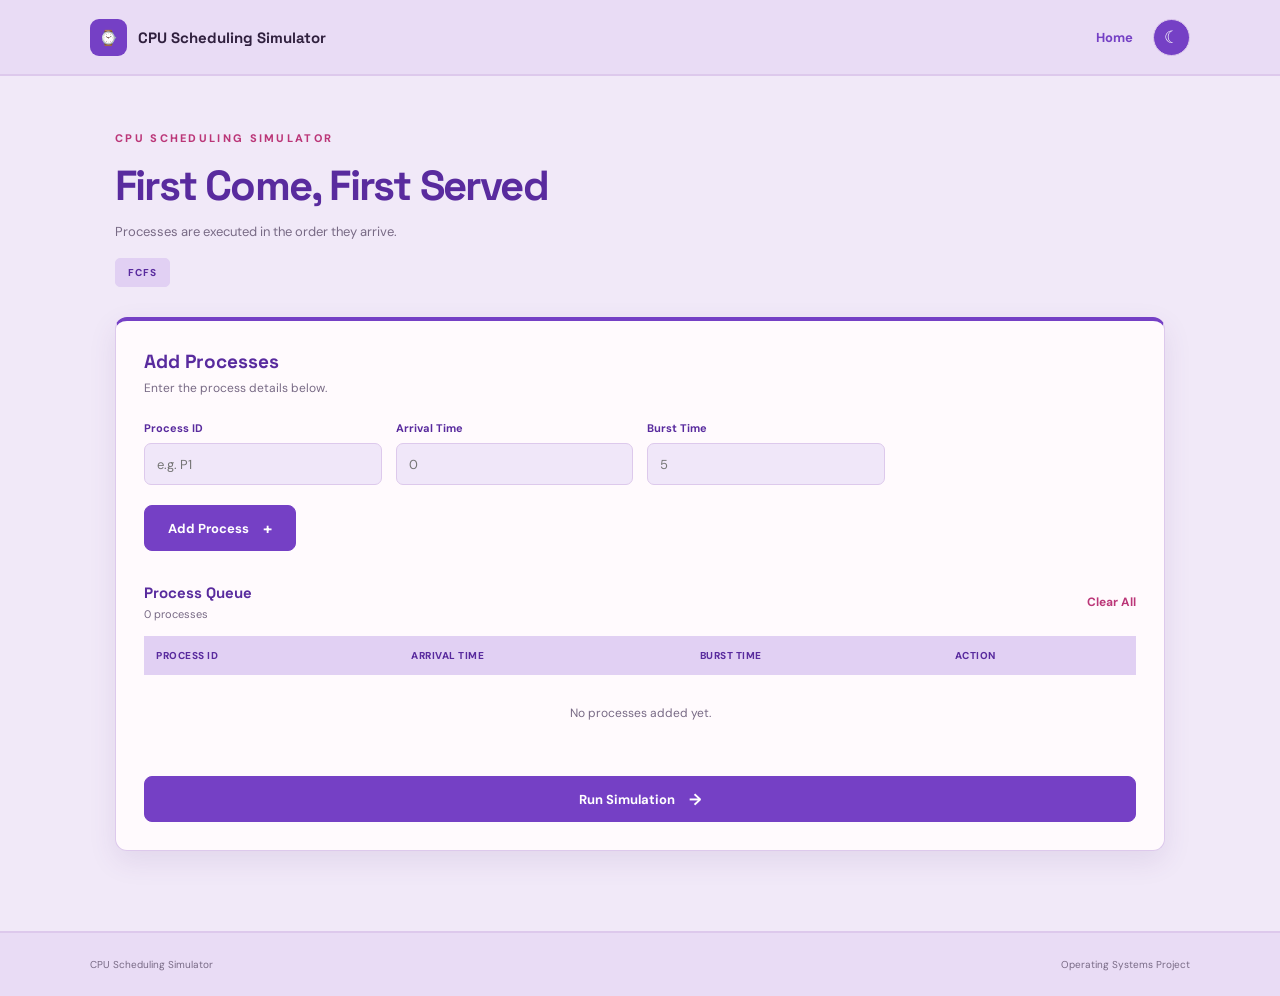
==== commit 8cca7140: "Add files via upload" ====
--- a/simulator.html
+++ b/simulator.html
@@ -1,37 +1,38 @@
-
 <!DOCTYPE html>
 <html lang="en">
 <head>
     <meta charset="UTF-8">
     <meta name="viewport" content="width=device-width, initial-scale=1.0">
     <title>CPU Scheduling Simulator</title>
+
     <link rel="stylesheet" href="style.css">
+    <link rel="stylesheet" href="illustration.css">
+
+    <script src="script.js" defer></script>
 </head>
 <body>
 
     <header class="topbar">
         <a href="index.html" class="brand">
-            <span class="brand-mark">P</span>
+            <span class="brand-mark">⌚️</span>
             <span>CPU Scheduling Simulator</span>
         </a>
 
         <div class="topbar-right">
-            <button id="editProcessesButton" class="secondary-button hidden">
-                ← Edit Processes
-            </button>
-
             <a href="index.html" class="home-link">Home</a>
             <button id="themeToggle" class="theme-toggle" aria-label="Toggle theme">☾</button>
         </div>
     </header>
 
+
     <main class="simulator-container">
 
-        <!-- SIMULATOR VIEW -->
-        <section id="simulatorView" class="page-view">
+        <!-- PROCESS INPUT VIEW -->
+
+        <section id="simulatorView">
 
             <div class="page-heading">
-                <div class="welcome-label">CPU SCHEDULING</div>
+                <div class="welcome-label">CPU SCHEDULING SIMULATOR</div>
                 <h1 id="algorithmTitle">First Come, First Served</h1>
                 <p id="algorithmDescription">
                     Processes are executed in the order they arrive.
@@ -39,14 +40,16 @@
                 <span id="selectedAlgorithm" class="algorithm-tag">FCFS</span>
             </div>
 
-            <section class="panel process-panel">
+
+            <section class="panel">
 
                 <div class="panel-heading">
                     <div>
-                        <h2>Process Management</h2>
-                        <p>Add processes to the ready queue.</p>
-                    </div>
-                </div>
+                        <h2>Add Processes</h2>
+                        <p>Enter the process details below.</p>
+                    </div>
+                </div>
+
 
                 <div class="input-grid">
 
@@ -67,14 +70,16 @@
 
                     <div class="input-group hidden" id="priorityGroup">
                         <label for="priority">Priority</label>
-                        <input type="number" id="priority" min="1" placeholder="1">
-                    </div>
-
-                </div>
-
-                <button id="addProcessButton" class="primary-button">
-                    + Add Process
+                        <input type="number" id="priority" placeholder="1">
+                    </div>
+
+                </div>
+
+
+                <button type="button" id="addProcessButton" class="primary-button">
+                    Add Process <span>+</span>
                 </button>
+
 
                 <div class="queue-heading">
                     <div>
@@ -82,68 +87,84 @@
                         <span id="processCount" class="muted-text">0 processes</span>
                     </div>
 
-                    <button id="clearProcessesButton" class="text-button danger-text">
+                    <button type="button" id="clearProcessesButton"
+                            class="text-button danger-text">
                         Clear All
                     </button>
                 </div>
 
+
                 <div class="table-wrapper">
-                    <table id="processTable">
+
+                    <table>
                         <thead>
                             <tr>
-                                <th>Process</th>
-                                <th>Arrival Time</th>
-                                <th>Burst Time</th>
-                                <th class="priority-column hidden">Priority</th>
-                                <th>Action</th>
+                                <th>PROCESS ID</th>
+                                <th>ARRIVAL TIME</th>
+                                <th>BURST TIME</th>
+                                <th class="priority-column hidden">PRIORITY</th>
+                                <th>ACTION</th>
                             </tr>
                         </thead>
+
                         <tbody id="processTableBody"></tbody>
                     </table>
-                </div>
-
-                <div id="emptyProcessMessage" class="empty-message">
-                    No processes added yet.
-                </div>
-
-                <button id="runSimulationButton" class="primary-button run-button">
-                    Run Simulation →
+
+                    <p id="emptyProcessMessage" class="empty-message">
+                        No processes added yet.
+                    </p>
+
+                </div>
+
+
+                <button type="button" id="runSimulationButton"
+                        class="primary-button run-button">
+                    Run Simulation <span>→</span>
                 </button>
 
             </section>
+
         </section>
 
+
         <!-- RESULTS VIEW -->
-        <section id="resultsView" class="page-view hidden">
+
+        <section id="resultsView" class="hidden">
 
             <div class="page-heading results-heading">
                 <div class="welcome-label">SIMULATION COMPLETE</div>
                 <h1>Simulation Results</h1>
-                <p>Review the scheduling performance and process execution order.</p>
-            </div>
+                <p>Here is the scheduling result for your selected algorithm.</p>
+            </div>
+
 
             <div class="results-toolbar">
                 <span id="resultsAlgorithm" class="algorithm-tag">FCFS</span>
             </div>
 
+
             <div class="stats-grid">
+
                 <div class="stat-card">
                     <span>Average Waiting Time</span>
-                    <strong id="averageWaiting">0</strong>
+                    <strong id="averageWaiting">0.00</strong>
                 </div>
 
                 <div class="stat-card">
                     <span>Average Turnaround Time</span>
-                    <strong id="averageTurnaround">0</strong>
+                    <strong id="averageTurnaround">0.00</strong>
                 </div>
 
                 <div class="stat-card">
                     <span>Total Burst Time</span>
                     <strong id="totalBurst">0</strong>
                 </div>
-            </div>
+
+            </div>
+
 
             <section class="panel result-panel">
+
                 <div class="panel-heading">
                     <div>
                         <h2>Gantt Chart</h2>
@@ -151,64 +172,125 @@
                     </div>
                 </div>
 
-                <div id="ganttChart" class="gantt-chart"></div>
+                <div class="gantt-wrapper">
+                    <div id="ganttChart" class="gantt-chart"></div>
+                </div>
+
             </section>
 
+
             <section class="panel result-panel">
+
                 <div class="panel-heading">
                     <div>
                         <h2>Process Results</h2>
-                        <p>Calculated scheduling times for each process.</p>
+                        <p>Completion, turnaround, and waiting times.</p>
                     </div>
                 </div>
 
                 <div class="table-wrapper">
-                    <table id="resultsTable">
+                    <table>
                         <thead>
                             <tr>
-                                <th>Process</th>
-                                <th>Arrival</th>
-                                <th>Burst</th>
-                                <th>Completion</th>
-                                <th>Turnaround</th>
-                                <th>Waiting</th>
+                                <th>PROCESS ID</th>
+                                <th>ARRIVAL TIME</th>
+                                <th>BURST TIME</th>
+                                <th>COMPLETION TIME</th>
+                                <th>TURNAROUND TIME</th>
+                                <th>WAITING TIME</th>
                             </tr>
                         </thead>
+
                         <tbody id="resultsTableBody"></tbody>
                     </table>
                 </div>
+
             </section>
 
-            <button id="runAgainButton" class="primary-button run-button">
+
+            <button type="button" id="runAgainButton"
+                    class="primary-button run-button">
                 Edit Processes / Run Again
             </button>
 
+            <button type="button" id="chooseAlgorithmButton"
+                    class="secondary-button">
+                Choose Another Algorithm
+            </button>
+
         </section>
 
     </main>
+
 
     <footer class="site-footer">
         <span>CPU Scheduling Simulator</span>
         <span>Operating Systems Project</span>
     </footer>
 
+
     <!-- LOADING SCREEN -->
+
     <div id="loadingOverlay" class="loading-overlay hidden">
+
         <div class="loading-content">
 
             <div class="loading-animation">
+
                 <div class="loading-orbit orbit-a"></div>
                 <div class="loading-orbit orbit-b"></div>
 
                 <div class="loading-core">
-                    <span>CPU</span>
-                    <div class="loading-bars">
-                        <i></i><i></i><i></i><i></i><i></i>
-                    </div>
-                </div>
-            </div>
-
-            <h2 id="loadingText">Running simulation...</h2>
+
+                    <svg class="loading-chip-svg" viewBox="0 0 180 180"
+                         xmlns="http://www.w3.org/2000/svg">
+
+                        <g stroke="#ffffff" stroke-width="5" stroke-linecap="round">
+                            <path d="M60 21 V39 M90 21 V39 M120 21 V39"/>
+                            <path d="M60 141 V159 M90 141 V159 M120 141 V159"/>
+
+                            <path d="M21 60 H39 M21 90 H39 M21 120 H39"/>
+                            <path d="M141 60 H159 M141 90 H159 M141 120 H159"/>
+                        </g>
+
+                        <rect x="39" y="39" width="102" height="102"
+                              rx="20"
+                              fill="#ffffff"
+                              stroke="#ffffff"
+                              stroke-width="5"/>
+
+                        <rect x="51" y="51" width="78" height="78"
+                              rx="14"
+                              fill="#7540c5"
+                              stroke="#f18abb"
+                              stroke-width="3"/>
+
+                        <!-- DATA FLOW SYMBOL -->
+
+                        <g stroke="#ffffff" stroke-width="4"
+                           stroke-linecap="round">
+                            <path d="M90 69 V81"/>
+                            <path d="M111 90 H99"/>
+                            <path d="M90 111 V99"/>
+                            <path d="M69 90 H81"/>
+                        </g>
+
+                        <circle cx="90" cy="90" r="9" fill="#ffffff"/>
+
+                        <circle cx="90" cy="66" r="5" fill="#f18abb"/>
+                        <circle cx="114" cy="90" r="5" fill="#f18abb"/>
+                        <circle cx="90" cy="114" r="5" fill="#f18abb"/>
+                        <circle cx="66" cy="90" r="5" fill="#f18abb"/>
+
+                    </svg>
+
+                    <span class="loading-core-label">CPU</span>
+
+                </div>
+
+            </div>
+
+            <h2 id="loadingText">Preparing simulator...</h2>
             <p>Please wait while everything gets ready.</p>
 
             <div class="loading-progress">
@@ -216,9 +298,10 @@
             </div>
 
             <span class="loading-status">PROCESSING</span>
+
         </div>
+
     </div>
 
-    <script src="script.js"></script>
 </body>
-</html>
+</html>
--- a/style.css
+++ b/style.css
@@ -1,37 +1,77 @@
-
 @import url('https://fonts.googleapis.com/css2?family=DM+Sans:wght@400;500;600;700;800&family=Space+Grotesk:wght@500;600;700&display=swap');
 
+/* =========================================
+   MAIN COLOR PALETTE
+========================================= */
+
 :root {
-    --bg: #f8f4fb;
-    --surface: #ffffff;
-    --surface-soft: #f4edf9;
-    --text: #282039;
-    --muted: #837991;
-    --border: #e9deef;
-    --purple: #8652d9;
-    --purple-dark: #6134ae;
-    --pink: #ed75ad;
-    --pink-dark: #d94d91;
-    --cyan: #38b9ce;
-    --yellow: #f3b94f;
-    --shadow: 0 12px 35px rgba(72, 39, 105, 0.08);
-}
-
-[data-theme="dark"] {
-    --bg: #191522;
-    --surface: #241e30;
-    --surface-soft: #30283d;
-    --text: #f4eff9;
-    --muted: #aaa0b8;
-    --border: #3b314a;
-    --purple: #a77be9;
-    --purple-dark: #8652d9;
-    --pink: #f18abb;
-    --pink-dark: #ed75ad;
-    --cyan: #55c9dc;
-    --yellow: #f3c76e;
-    --shadow: 0 12px 35px rgba(0, 0, 0, 0.18);
-}
+    --bg: #f1e9f8;
+    --surface: #fffafd;
+    --surface-soft: #e9dcf5;
+    --text: #30203e;
+    --muted: #786a85;
+    --border: #ddc9ec;
+
+    --purple: #7540c5;
+    --purple-dark: #592b9e;
+    --purple-light: #e1d0f3;
+    --purple-pale: #f0e7f9;
+
+    --pink: #df5598;
+    --pink-dark: #bb3678;
+    --pink-light: #f5cce0;
+    --pink-pale: #fbeaf2;
+
+    --shadow: 0 10px 28px rgba(87, 47, 125, .10);
+
+    --gantt-1: #c9a9ed;
+    --gantt-2: #eea8cb;
+    --gantt-3: #bda0e3;
+    --gantt-4: #f0b6d4;
+    --gantt-5: #aa89da;
+    --gantt-6: #e89bc4;
+
+    --gantt-text: #30203e;
+    --gantt-idle: #e8e1ed;
+}
+
+/* DARK THEME */
+
+body[data-theme="dark"] {
+    --bg: #191321;
+    --surface: #271c33;
+    --surface-soft: #382544;
+    --text: #f7effb;
+    --muted: #b6a4c3;
+    --border: #493352;
+
+    --purple: #ad80ed;
+    --purple-dark: #8c5bd0;
+    --purple-light: #493363;
+    --purple-pale: #352544;
+
+    --pink: #f18cbd;
+    --pink-dark: #dc65a2;
+    --pink-light: #59304a;
+    --pink-pale: #382333;
+
+    --shadow: 0 10px 28px rgba(0, 0, 0, .22);
+
+    --gantt-1: #75539b;
+    --gantt-2: #9c557e;
+    --gantt-3: #69468e;
+    --gantt-4: #8d4b71;
+    --gantt-5: #614280;
+    --gantt-6: #984a79;
+
+    --gantt-text: #ffffff;
+    --gantt-idle: #51445c;
+}
+
+
+/* =========================================
+   GENERAL
+========================================= */
 
 * {
     box-sizing: border-box;
@@ -64,7 +104,10 @@
     display: none !important;
 }
 
-/* TOP NAVIGATION */
+
+/* =========================================
+   TOP NAVIGATION
+========================================= */
 
 .topbar {
     width: 100%;
@@ -73,8 +116,8 @@
     display: flex;
     justify-content: space-between;
     align-items: center;
-    border-bottom: 1px solid var(--border);
-    background: var(--surface);
+    border-bottom: 2px solid var(--border);
+    background: var(--surface-soft);
 }
 
 .brand {
@@ -87,8 +130,8 @@
 }
 
 .brand-mark {
-    width: 34px;
-    height: 34px;
+    width: 37px;
+    height: 37px;
     display: grid;
     place-items: center;
     color: white;
@@ -104,13 +147,13 @@
 }
 
 .home-link {
-    color: var(--muted);
+    color: var(--purple);
     font-size: 13px;
-    font-weight: 600;
+    font-weight: 700;
 }
 
 .home-link:hover {
-    color: var(--purple);
+    color: var(--pink-dark);
 }
 
 .theme-toggle {
@@ -118,12 +161,21 @@
     height: 37px;
     border: 1px solid var(--border);
     border-radius: 50%;
-    color: var(--text);
-    background: var(--surface-soft);
+    color: white;
+    background: var(--purple);
     font-size: 17px;
-}
-
-/* HOME PAGE */
+    transition: .2s;
+}
+
+.theme-toggle:hover {
+    background: var(--pink);
+    border-color: var(--pink);
+}
+
+
+/* =========================================
+   HOME PAGE
+========================================= */
 
 .home-container {
     width: min(1100px, 86%);
@@ -160,7 +212,7 @@
 }
 
 .welcome-screen h1 span {
-    color: var(--purple);
+    color: var(--pink);
 }
 
 .welcome-screen > p,
@@ -172,6 +224,11 @@
     line-height: 1.8;
 }
 
+
+/* =========================================
+   BUTTONS
+========================================= */
+
 .primary-button {
     display: inline-flex;
     align-items: center;
@@ -179,7 +236,7 @@
     gap: 14px;
     min-height: 46px;
     padding: 0 23px;
-    border: none;
+    border: 1px solid var(--purple);
     border-radius: 8px;
     color: white;
     background: var(--purple);
@@ -190,12 +247,45 @@
 
 .primary-button:hover {
     background: var(--purple-dark);
+    border-color: var(--purple-dark);
     transform: translateY(-2px);
 }
 
 .welcome-screen .primary-button {
     margin-top: 30px;
 }
+
+.primary-button span {
+    font-size: 16px;
+}
+
+.secondary-button {
+    width: 100%;
+    min-height: 46px;
+    display: flex;
+    justify-content: center;
+    align-items: center;
+    margin-top: 12px;
+    padding: 0 23px;
+    border: 1px solid var(--pink);
+    border-radius: 8px;
+    color: white;
+    background: var(--pink);
+    font-size: 13px;
+    font-weight: 700;
+    transition: background .2s, transform .2s;
+}
+
+.secondary-button:hover {
+    background: var(--pink-dark);
+    border-color: var(--pink-dark);
+    transform: translateY(-2px);
+}
+
+
+/* =========================================
+   WELCOME DECORATION
+========================================= */
 
 .welcome-decoration {
     position: absolute;
@@ -206,9 +296,9 @@
     height: 230px;
     display: grid;
     place-items: center;
-    border: 1px solid var(--border);
+    border: 2px solid var(--purple-light);
     border-radius: 50%;
-    background: var(--surface);
+    background: var(--pink-pale);
     box-shadow: var(--shadow);
 }
 
@@ -220,10 +310,10 @@
     align-items: center;
     justify-content: center;
     gap: 13px;
-    border-radius: 25px;
+    border-radius: 20px;
     color: white;
-    background: linear-gradient(145deg, var(--purple), var(--pink));
-    box-shadow: 0 15px 35px rgba(134, 82, 217, .25);
+    background: var(--purple);
+    box-shadow: 0 12px 28px rgba(117, 64, 197, .25);
     animation: chipFloat 3s ease-in-out infinite;
 }
 
@@ -244,7 +334,7 @@
 .chip-bars i {
     width: 5px;
     height: 9px;
-    background: white;
+    background: var(--pink-light);
     border-radius: 5px;
     animation: equalizer .7s ease-in-out infinite alternate;
 }
@@ -254,7 +344,10 @@
 .chip-bars i:nth-child(4) { animation-delay: .1s; }
 .chip-bars i:nth-child(5) { animation-delay: .25s; }
 
-/* ALGORITHM CARDS */
+
+/* =========================================
+   ALGORITHM CARDS
+========================================= */
 
 .text-button {
     border: none;
@@ -270,6 +363,7 @@
 
 .algorithm-selection h1 {
     font-size: clamp(32px, 4vw, 43px);
+    color: var(--purple-dark);
 }
 
 .section-description {
@@ -289,15 +383,34 @@
     display: flex;
     flex-direction: column;
     border: 1px solid var(--border);
+    border-top: 5px solid var(--purple);
     border-radius: 12px;
-    background: var(--surface);
+    background: var(--purple-pale);
     box-shadow: var(--shadow);
     transition: transform .2s, border-color .2s;
+}
+
+.algorithm-card:nth-child(2) {
+    border-top-color: var(--pink);
+    background: var(--pink-pale);
+}
+
+.algorithm-card:nth-child(3) {
+    border-top-color: var(--purple);
+    background: var(--purple-light);
+}
+
+body[data-theme="dark"] .algorithm-card:nth-child(3) {
+    background: #49345f;
 }
 
 .algorithm-card:hover {
     transform: translateY(-5px);
     border-color: var(--purple);
+}
+
+.algorithm-card:nth-child(2):hover {
+    border-color: var(--pink);
 }
 
 .algorithm-number {
@@ -312,6 +425,7 @@
     margin-top: 27px;
     font-family: 'Space Grotesk', sans-serif;
     font-size: 19px;
+    color: var(--text);
 }
 
 .algorithm-card p {
@@ -333,11 +447,18 @@
     letter-spacing: 1px;
 }
 
+.algorithm-card:nth-child(2) .algorithm-footer {
+    color: var(--pink-dark);
+}
+
 .card-arrow {
     font-size: 20px;
 }
 
-/* SIMULATOR PAGE */
+
+/* =========================================
+   SIMULATOR PAGE
+========================================= */
 
 .simulator-container {
     width: min(1050px, 88%);
@@ -351,6 +472,7 @@
 
 .page-heading h1 {
     font-size: clamp(30px, 4vw, 42px);
+    color: var(--purple-dark);
 }
 
 .page-heading > p {
@@ -360,21 +482,38 @@
     line-height: 1.7;
 }
 
+.page-heading .welcome-label {
+    color: var(--pink-dark);
+}
+
 .algorithm-tag {
     display: inline-block;
     margin-top: 15px;
     padding: 7px 12px;
+    border: 1px solid var(--purple-light);
     border-radius: 5px;
-    color: var(--purple);
-    background: var(--surface-soft);
+    color: var(--purple-dark);
+    background: var(--purple-light);
     font-size: 10px;
     font-weight: 800;
     letter-spacing: 1px;
 }
 
+body[data-theme="dark"] .algorithm-tag {
+    color: #e4cbff;
+    background: #49345f;
+    border-color: #63457f;
+}
+
+
+/* =========================================
+   PANELS
+========================================= */
+
 .panel {
     padding: 28px;
     border: 1px solid var(--border);
+    border-top: 4px solid var(--purple);
     border-radius: 12px;
     background: var(--surface);
     box-shadow: var(--shadow);
@@ -390,6 +529,7 @@
 .panel-heading h2 {
     font-family: 'Space Grotesk', sans-serif;
     font-size: 19px;
+    color: var(--purple-dark);
 }
 
 .panel-heading p {
@@ -397,6 +537,11 @@
     color: var(--muted);
     font-size: 12px;
 }
+
+
+/* =========================================
+   INPUT FIELDS
+========================================= */
 
 .input-grid {
     display: grid;
@@ -412,6 +557,7 @@
 }
 
 .input-group label {
+    color: var(--purple-dark);
     font-size: 11px;
     font-weight: 700;
 }
@@ -424,14 +570,20 @@
     border: 1px solid var(--border);
     border-radius: 7px;
     color: var(--text);
-    background: var(--bg);
+    background: var(--purple-pale);
     font-size: 13px;
+    transition: border-color .2s, box-shadow .2s;
 }
 
 .input-group input:focus {
-    border-color: var(--purple);
-    box-shadow: 0 0 0 3px rgba(134, 82, 217, .1);
-}
+    border-color: var(--pink);
+    box-shadow: 0 0 0 3px rgba(223, 85, 152, .13);
+}
+
+
+/* =========================================
+   PROCESS QUEUE
+========================================= */
 
 .queue-heading {
     display: flex;
@@ -443,6 +595,7 @@
 .queue-heading h3 {
     font-family: 'Space Grotesk', sans-serif;
     font-size: 15px;
+    color: var(--purple-dark);
 }
 
 .muted-text {
@@ -453,7 +606,11 @@
 }
 
 .danger-text {
-    color: #d95372;
+    color: var(--pink-dark);
+}
+
+.danger-text:hover {
+    color: var(--purple-dark);
 }
 
 .table-wrapper {
@@ -469,8 +626,8 @@
 
 th {
     padding: 13px 12px;
-    color: var(--muted);
-    background: var(--surface-soft);
+    color: var(--purple-dark);
+    background: var(--purple-light);
     font-size: 10px;
     font-weight: 800;
     letter-spacing: .5px;
@@ -484,8 +641,20 @@
     white-space: nowrap;
 }
 
+tbody tr:nth-child(even) {
+    background: var(--pink-pale);
+}
+
+body[data-theme="dark"] tbody tr:nth-child(even) {
+    background: #302237;
+}
+
 tbody tr:last-child td {
     border-bottom: none;
+}
+
+tbody tr:hover {
+    background: var(--purple-pale);
 }
 
 .empty-message {
@@ -499,14 +668,15 @@
     padding: 6px 9px;
     border: 1px solid var(--border);
     border-radius: 5px;
-    color: var(--muted);
-    background: var(--surface);
+    color: var(--pink-dark);
+    background: var(--pink-pale);
     font-size: 10px;
 }
 
 .table-action:hover {
-    color: var(--pink-dark);
+    color: white;
     border-color: var(--pink);
+    background: var(--pink);
 }
 
 .priority-button {
@@ -519,7 +689,10 @@
     margin-top: 25px;
 }
 
-/* RESULTS */
+
+/* =========================================
+   RESULTS
+========================================= */
 
 .results-heading {
     margin-bottom: 15px;
@@ -531,6 +704,9 @@
 
 .results-toolbar .algorithm-tag {
     margin-top: 0;
+    color: var(--pink-dark);
+    background: var(--pink-light);
+    border-color: var(--pink-light);
 }
 
 .stats-grid {
@@ -543,9 +719,24 @@
 .stat-card {
     padding: 22px;
     border: 1px solid var(--border);
+    border-top: 5px solid var(--purple);
     border-radius: 10px;
-    background: var(--surface);
+    background: var(--purple-pale);
     box-shadow: var(--shadow);
+}
+
+.stat-card:nth-child(2) {
+    border-top-color: var(--pink);
+    background: var(--pink-pale);
+}
+
+.stat-card:nth-child(3) {
+    border-top-color: var(--purple);
+    background: var(--purple-light);
+}
+
+body[data-theme="dark"] .stat-card:nth-child(3) {
+    background: #49345f;
 }
 
 .stat-card span {
@@ -557,75 +748,408 @@
 .stat-card strong {
     display: block;
     margin-top: 12px;
-    color: var(--purple);
+    color: var(--purple-dark);
     font-family: 'Space Grotesk', sans-serif;
     font-size: 29px;
 }
 
+.stat-card:nth-child(2) strong {
+    color: var(--pink-dark);
+}
+
+body[data-theme="dark"] .stat-card strong {
+    color: #d4baff;
+}
+
+body[data-theme="dark"] .stat-card:nth-child(2) strong {
+    color: #ffb5d6;
+}
+
 .result-panel {
     margin-bottom: 20px;
 }
 
+.result-panel:nth-of-type(2) {
+    border-top-color: var(--pink);
+}
+
+
+/* =========================================
+   GANTT CHART
+========================================= */
+
+.gantt-wrapper {
+    width: 100%;
+    padding: 18px 16px 12px;
+    overflow-x: auto;
+    overflow-y: hidden;
+    border: 1px solid var(--border);
+    border-radius: 9px;
+    background: var(--purple-pale);
+}
+
 .gantt-chart {
     display: flex;
     align-items: stretch;
-    min-height: 100px;
-    padding: 15px 0 25px;
-    overflow-x: auto;
-}
-
-.gantt-item {
+    width: max-content;
+    min-width: 100%;
+    min-height: 125px;
+    padding: 15px 3px 34px;
+}
+
+.gantt-block {
     position: relative;
-    min-width: 75px;
-    flex: 1;
-    height: 52px;
+    flex-grow: 1;
+    flex-shrink: 0;
+    flex-basis: 0;
+    min-width: 90px;
+    height: 65px;
     display: flex;
     justify-content: center;
     align-items: center;
-    border-right: 2px solid var(--surface);
-    color: white;
-    font-size: 12px;
+    border-right: 3px solid var(--surface);
+    border-radius: 5px;
+    color: var(--gantt-text);
+    font-size: 14px;
     font-weight: 800;
-}
-
-.gantt-item:first-child {
-    border-radius: 6px 0 0 6px;
-}
-
-.gantt-item:last-child {
-    border-radius: 0 6px 6px 0;
-}
-
-.gantt-item.idle {
-    background: #8e8997;
+    white-space: nowrap;
+    box-shadow: inset 0 -4px 0 rgba(0, 0, 0, .08);
+    transition: filter .2s, transform .2s;
+}
+
+.gantt-block:hover {
+    filter: brightness(1.08);
+    transform: translateY(-3px);
+    z-index: 2;
+}
+
+.gantt-block:first-child {
+    border-radius: 7px 4px 4px 7px;
+}
+
+.gantt-block:last-child {
+    border-right: none;
+    border-radius: 4px 7px 7px 4px;
+}
+
+/* PURPLE AND PINK PROCESS COLORS */
+
+.gantt-block.process-0 {
+    background: var(--gantt-1);
+    color: var(--gantt-text);
+}
+
+.gantt-block.process-1 {
+    background: var(--gantt-2);
+    color: var(--gantt-text);
+}
+
+.gantt-block.process-2 {
+    background: var(--gantt-3);
+    color: var(--gantt-text);
+}
+
+.gantt-block.process-3 {
+    background: var(--gantt-4);
+    color: var(--gantt-text);
+}
+
+.gantt-block.process-4 {
+    background: var(--gantt-5);
+    color: var(--gantt-text);
+}
+
+.gantt-block.process-5 {
+    background: var(--gantt-6);
+    color: var(--gantt-text);
+}
+
+.gantt-block.idle {
+    background: var(--gantt-idle);
+    color: var(--muted);
+    border: 2px dashed var(--border);
+    box-shadow: none;
+}
+
+.gantt-block strong {
+    font-family: 'Space Grotesk', sans-serif;
+    font-size: 14px;
+    font-weight: 700;
 }
 
 .gantt-time {
     position: absolute;
-    bottom: -22px;
-    left: -5px;
+    bottom: -26px;
+    left: -1px;
+    color: var(--purple-dark);
+    font-size: 11px;
+    font-weight: 800;
+    white-space: nowrap;
+}
+
+.gantt-block:last-child .gantt-time {
+    left: auto;
+    right: -1px;
+}
+
+body[data-theme="dark"] .gantt-time {
+    color: var(--pink);
+}
+
+
+/* =========================================
+   COLORED PROCESS RESULTS
+========================================= */
+
+#resultsTableBody td {
+    padding-top: 16px;
+    padding-bottom: 16px;
+    vertical-align: middle;
+}
+
+.result-process {
+    font-weight: 800;
+    color: var(--purple);
+}
+
+.result-number {
+    display: inline-flex;
+    min-width: 38px;
+    justify-content: center;
+    align-items: center;
+    padding: 6px 11px;
+    border-radius: 6px;
+    font-family: 'Space Grotesk', sans-serif;
+    font-size: 13px;
+    font-weight: 800;
+    text-align: center;
+}
+
+/* COMPLETION TIME */
+
+.result-completion {
+    color: #6536ad;
+    background: #e6d8f7;
+}
+
+/* TURNAROUND TIME */
+
+.result-turnaround {
+    color: #b92c73;
+    background: #f8d8e8;
+}
+
+/* WAITING TIME */
+
+.result-waiting {
+    color: #7540c5;
+    background: #eadcf7;
+}
+
+/* DARK THEME RESULTS */
+
+body[data-theme="dark"] .result-completion {
+    color: #dfc8ff;
+    background: #493363;
+}
+
+body[data-theme="dark"] .result-turnaround {
+    color: #ffb7d8;
+    background: #593047;
+}
+
+body[data-theme="dark"] .result-waiting {
+    color: #d8bdff;
+    background: #46315e;
+}
+
+#resultsTableBody tr {
+    transition: background .2s;
+}
+
+#resultsTableBody tr:hover {
+    background: var(--purple-pale);
+}
+
+
+/* =========================================
+   CLEAR ALL CONFIRMATION POPUP
+========================================= */
+
+.confirm-overlay {
+    position: fixed;
+    inset: 0;
+    z-index: 100000;
+    display: flex;
+    justify-content: center;
+    align-items: center;
+    padding: 20px;
+    background: rgba(15, 10, 23, .55);
+    backdrop-filter: blur(5px);
+    animation: loadingFadeIn .18s ease both;
+}
+
+.confirm-overlay.hidden {
+    display: none !important;
+}
+
+.confirm-modal {
+    width: min(390px, 100%);
+    padding: 27px;
+    border: 1px solid var(--border);
+    border-top: 4px solid var(--pink);
+    border-radius: 13px;
+    background: var(--surface);
+    color: var(--text);
+    box-shadow: 0 20px 65px rgba(0, 0, 0, .25);
+    animation: confirmPop .22s ease both;
+}
+
+.confirm-icon {
+    width: 43px;
+    height: 43px;
+    display: grid;
+    place-items: center;
+    margin-bottom: 18px;
+    border-radius: 10px;
+    color: white;
+    background: var(--pink);
+    font-size: 20px;
+    font-weight: 800;
+}
+
+.confirm-modal h2 {
+    font-family: 'Space Grotesk', sans-serif;
+    font-size: 20px;
+}
+
+.confirm-modal p {
+    margin-top: 9px;
     color: var(--muted);
-    font-size: 10px;
-    font-weight: 600;
-}
-
-.gantt-time.end {
-    left: auto;
-    right: -5px;
-}
-
-.site-footer {
-    min-height: 65px;
-    padding: 15px 7%;
-    display: flex;
-    justify-content: space-between;
-    align-items: center;
-    border-top: 1px solid var(--border);
+    font-size: 12px;
+    line-height: 1.7;
+}
+
+.confirm-actions {
+    display: flex;
+    justify-content: flex-end;
+    gap: 10px;
+    margin-top: 25px;
+}
+
+.confirm-button {
+    min-height: 39px;
+    padding: 0 16px;
+    border: 1px solid var(--border);
+    border-radius: 7px;
+    color: var(--purple-dark);
+    background: var(--purple-pale);
+    font-size: 12px;
+    font-weight: 700;
+}
+
+.confirm-button:hover {
+    filter: brightness(.96);
+}
+
+.confirm-button.confirm-danger {
+    border-color: var(--pink);
+    color: white;
+    background: var(--pink);
+}
+
+.confirm-button.confirm-danger:hover {
+    background: var(--pink-dark);
+}
+
+
+/* =========================================
+   VALIDATION MESSAGE POPUPS
+========================================= */
+
+.message-overlay {
+    position: fixed;
+    inset: 0;
+    z-index: 100001;
+    display: flex;
+    justify-content: center;
+    align-items: center;
+    padding: 20px;
+    background: rgba(15, 10, 23, .55);
+    backdrop-filter: blur(5px);
+    animation: loadingFadeIn .18s ease both;
+}
+
+.message-overlay.hidden {
+    display: none !important;
+}
+
+.message-modal {
+    width: min(390px, 100%);
+    padding: 27px;
+    border: 1px solid var(--border);
+    border-top: 4px solid var(--purple);
+    border-radius: 13px;
+    background: var(--surface);
+    color: var(--text);
+    box-shadow: 0 20px 65px rgba(0, 0, 0, .25);
+    animation: confirmPop .22s ease both;
+}
+
+.message-icon {
+    width: 43px;
+    height: 43px;
+    display: grid;
+    place-items: center;
+    margin-bottom: 18px;
+    border-radius: 10px;
+    color: white;
+    background: var(--purple);
+    font-family: 'Space Grotesk', sans-serif;
+    font-size: 20px;
+    font-weight: 800;
+}
+
+.message-modal h2 {
+    color: var(--purple-dark);
+    font-family: 'Space Grotesk', sans-serif;
+    font-size: 20px;
+}
+
+body[data-theme="dark"] .message-modal h2 {
+    color: var(--purple);
+}
+
+.message-modal p {
+    margin-top: 9px;
     color: var(--muted);
-    font-size: 10px;
-}
-
-/* LOADING SCREEN */
+    font-size: 12px;
+    line-height: 1.7;
+}
+
+.message-button {
+    width: 100%;
+    min-height: 40px;
+    margin-top: 25px;
+    padding: 0 16px;
+    border: 1px solid var(--pink);
+    border-radius: 7px;
+    color: white;
+    background: var(--pink);
+    font-size: 12px;
+    font-weight: 700;
+    transition: background .2s, transform .2s;
+}
+
+.message-button:hover {
+    background: var(--pink-dark);
+    transform: translateY(-1px);
+}
+
+
+/* =========================================
+   LOADING SCREEN
+========================================= */
 
 .loading-overlay {
     position: fixed;
@@ -636,9 +1160,7 @@
     align-items: center;
     padding: 20px;
     overflow: hidden;
-    background:
-        radial-gradient(circle at 50% 45%, rgba(134, 82, 217, .28), transparent 42%),
-        rgba(18, 14, 27, .97);
+    background: rgba(31, 20, 45, .96);
     backdrop-filter: blur(14px);
     animation: loadingFadeIn .25s ease both;
 }
@@ -653,7 +1175,7 @@
     text-align: center;
     color: var(--text);
     background: var(--surface);
-    border: 1px solid var(--border);
+    border: 2px solid var(--purple-light);
     border-radius: 20px;
     box-shadow: 0 25px 90px rgba(0, 0, 0, .4);
     animation: loadingContentIn .5s cubic-bezier(.2, 1.3, .4, 1) both;
@@ -681,8 +1203,8 @@
     border: 2px solid rgba(255, 255, 255, .3);
     border-radius: 25px;
     color: white;
-    background: linear-gradient(145deg, var(--purple), var(--pink));
-    box-shadow: 0 12px 40px rgba(217, 77, 145, .35);
+    background: var(--purple);
+    box-shadow: 0 12px 40px rgba(117, 64, 197, .4);
     animation: loadingCpuFloat 2s ease-in-out infinite;
 }
 
@@ -704,7 +1226,7 @@
     width: 5px;
     height: 10px;
     border-radius: 5px;
-    background: white;
+    background: var(--pink-light);
     animation: loadingEqualizer .7s ease-in-out infinite alternate;
 }
 
@@ -730,8 +1252,8 @@
 .orbit-b {
     width: 178px;
     height: 178px;
-    border-top-color: var(--cyan);
-    border-right-color: rgba(56, 185, 206, .15);
+    border-top-color: var(--purple);
+    border-right-color: var(--pink);
     animation: loadingRotateReverse 3.5s linear infinite;
 }
 
@@ -753,14 +1275,14 @@
     margin-top: 28px;
     overflow: hidden;
     border-radius: 20px;
-    background: var(--surface-soft);
+    background: var(--purple-light);
 }
 
 .loading-progress-bar {
     width: 40%;
     height: 100%;
     border-radius: 20px;
-    background: linear-gradient(90deg, var(--purple), var(--pink), var(--cyan));
+    background: var(--pink);
     animation: loadingProgress 1.2s ease-in-out infinite;
 }
 
@@ -774,7 +1296,27 @@
     animation: loadingBlink 1s ease-in-out infinite;
 }
 
-/* ANIMATIONS */
+
+/* =========================================
+   FOOTER
+========================================= */
+
+.site-footer {
+    min-height: 65px;
+    padding: 15px 7%;
+    display: flex;
+    justify-content: space-between;
+    align-items: center;
+    border-top: 2px solid var(--border);
+    background: var(--surface-soft);
+    color: var(--muted);
+    font-size: 10px;
+}
+
+
+/* =========================================
+   ANIMATIONS
+========================================= */
 
 @keyframes pageEnter {
     from {
@@ -788,16 +1330,24 @@
 }
 
 @keyframes chipFloat {
-    50% { transform: translateY(-8px); }
+    50% {
+        transform: translateY(-8px);
+    }
 }
 
 @keyframes equalizer {
-    to { height: 19px; }
+    to {
+        height: 19px;
+    }
 }
 
 @keyframes loadingFadeIn {
-    from { opacity: 0; }
-    to { opacity: 1; }
+    from {
+        opacity: 0;
+    }
+    to {
+        opacity: 1;
+    }
 }
 
 @keyframes loadingContentIn {
@@ -811,32 +1361,60 @@
     }
 }
 
+@keyframes confirmPop {
+    from {
+        opacity: 0;
+        transform: translateY(8px) scale(.97);
+    }
+    to {
+        opacity: 1;
+        transform: translateY(0) scale(1);
+    }
+}
+
 @keyframes loadingRotate {
-    to { transform: rotate(360deg); }
+    to {
+        transform: rotate(360deg);
+    }
 }
 
 @keyframes loadingRotateReverse {
-    to { transform: rotate(-360deg); }
+    to {
+        transform: rotate(-360deg);
+    }
 }
 
 @keyframes loadingCpuFloat {
-    50% { transform: translateY(-7px) scale(1.04); }
+    50% {
+        transform: translateY(-7px) scale(1.04);
+    }
 }
 
 @keyframes loadingEqualizer {
-    to { height: 18px; }
+    to {
+        height: 18px;
+    }
 }
 
 @keyframes loadingProgress {
-    0% { transform: translateX(-110%); }
-    100% { transform: translateX(260%); }
+    0% {
+        transform: translateX(-110%);
+    }
+    100% {
+        transform: translateX(260%);
+    }
 }
 
 @keyframes loadingBlink {
-    50% { opacity: .4; }
-}
-
-/* RESPONSIVE */
+    50% {
+        opacity: .4;
+    }
+}
+
+
+/* =========================================
+   RESPONSIVE
+========================================= */
 
 @media (max-width: 800px) {
     .welcome-decoration {
@@ -915,10 +1493,40 @@
         gap: 10px;
         font-size: 9px;
     }
+
+    .confirm-modal,
+    .message-modal {
+        padding: 22px;
+    }
+
+    .gantt-wrapper {
+        padding: 14px 10px 10px;
+    }
+
+    .gantt-block {
+        min-width: 80px;
+        height: 60px;
+    }
+
+    .gantt-block strong {
+        font-size: 12px;
+    }
+
+    .gantt-time {
+        font-size: 10px;
+    }
+
+    .result-number {
+        min-width: 34px;
+        padding: 5px 8px;
+        font-size: 12px;
+    }
 }
 
 @media (prefers-reduced-motion: reduce) {
-    *, *::before, *::after {
+    *,
+    *::before,
+    *::after {
         animation-duration: .01ms !important;
         animation-iteration-count: 1 !important;
         scroll-behavior: auto !important;
--- a/illustration.css
+++ b/illustration.css
@@ -0,0 +1,379 @@
+/* =========================================
+   HOME PAGE PROCESSOR ILLUSTRATION
+========================================= */
+
+.welcome-decoration {
+    position: absolute;
+    top: 50%;
+    right: 5%;
+    transform: translateY(-50%);
+
+    width: 290px;
+    height: 290px;
+
+    display: grid;
+    place-items: center;
+
+    border: none;
+    border-radius: 0;
+    background: transparent;
+    box-shadow: none;
+
+    pointer-events: none;
+    opacity: 1;
+}
+
+/* BACKGROUND DISC */
+
+.hero-art-background {
+    position: absolute;
+
+    width: 215px;
+    height: 215px;
+
+    border-radius: 50%;
+    background: #f0e7f9;
+    border: 1px solid #dfccec;
+
+    box-shadow: 0 15px 35px rgba(117, 64, 197, .08);
+}
+
+body[data-theme="dark"] .hero-art-background {
+    background: #30233f;
+    border-color: #59426e;
+}
+
+
+/* ORBIT DETAILS */
+
+.hero-orbit {
+    position: absolute;
+    width: 255px;
+    height: 105px;
+    border: 1px solid;
+    border-radius: 50%;
+}
+
+.hero-orbit-one {
+    border-color: rgba(117, 64, 197, .55);
+    transform: rotate(-32deg);
+}
+
+.hero-orbit-two {
+    width: 225px;
+    height: 145px;
+    border-color: rgba(223, 85, 152, .55);
+    transform: rotate(38deg);
+}
+
+
+/* PROCESSOR CARD */
+
+.hero-chip-card {
+    position: relative;
+    z-index: 2;
+
+    width: 155px;
+    height: 155px;
+
+    display: grid;
+    place-items: center;
+
+    border: 1px solid #dfc9ef;
+    border-radius: 25px;
+
+    background: #fffafd;
+
+    box-shadow:
+        0 15px 35px rgba(117, 64, 197, .13),
+        0 5px 14px rgba(223, 85, 152, .08);
+
+    transform: rotate(-4deg);
+
+    animation: heroChipFloat 4s ease-in-out infinite;
+}
+
+body[data-theme="dark"] .hero-chip-card {
+    background: #382844;
+    border-color: #76518f;
+
+    box-shadow:
+        0 15px 35px rgba(0, 0, 0, .25),
+        0 0 18px rgba(173, 128, 237, .1);
+}
+
+.hero-chip-svg {
+    display: block;
+    width: 125px;
+    height: 125px;
+}
+
+
+/* SMALL PROCESS LABELS */
+
+.hero-process-label {
+    position: absolute;
+    z-index: 3;
+
+    padding: 7px 13px;
+
+    border-radius: 7px;
+    border: 1px solid;
+
+    font-family: 'Space Grotesk', sans-serif;
+    font-size: 10px;
+    font-weight: 700;
+    letter-spacing: 1px;
+
+    box-shadow: 0 5px 15px rgba(72, 39, 105, .08);
+}
+
+.hero-process-one {
+    top: 45px;
+    left: 17px;
+
+    color: #6840ad;
+    background: #eee2fa;
+    border-color: #d8c0ed;
+}
+
+.hero-process-two {
+    top: 55px;
+    right: 8px;
+
+    color: #b93678;
+    background: #fbe3ef;
+    border-color: #f0c3dc;
+}
+
+.hero-process-three {
+    bottom: 46px;
+    right: 16px;
+
+    color: #6840ad;
+    background: #eee2fa;
+    border-color: #d8c0ed;
+}
+
+body[data-theme="dark"] .hero-process-one,
+body[data-theme="dark"] .hero-process-three {
+    color: #e1c8ff;
+    background: #49345f;
+    border-color: #674a80;
+}
+
+body[data-theme="dark"] .hero-process-two {
+    color: #ffc1df;
+    background: #563048;
+    border-color: #79405f;
+}
+
+
+/* SMALL DOTS */
+
+.hero-decoration-dot {
+    position: absolute;
+    z-index: 2;
+
+    width: 9px;
+    height: 9px;
+
+    border-radius: 50%;
+}
+
+.dot-one {
+    top: 33px;
+    right: 69px;
+    background: #df5598;
+}
+
+.dot-two {
+    bottom: 57px;
+    left: 37px;
+    background: #7540c5;
+}
+
+.dot-three {
+    top: 116px;
+    right: 1px;
+    width: 6px;
+    height: 6px;
+    background: #df5598;
+}
+
+
+/* CAPTION */
+
+.hero-caption {
+    position: absolute;
+    bottom: 0;
+    left: 50%;
+    transform: translateX(-50%);
+
+    width: max-content;
+
+    display: flex;
+    align-items: center;
+    gap: 9px;
+
+    color: var(--purple);
+    font-family: 'Space Grotesk', sans-serif;
+    font-size: 9px;
+    font-weight: 700;
+    letter-spacing: 2px;
+}
+
+.hero-caption-line {
+    width: 18px;
+    height: 1px;
+    background: var(--pink);
+}
+
+
+/* =========================================
+   LOADING SCREEN PROCESSOR LOGO
+========================================= */
+
+.loading-core {
+    width: 105px;
+    height: 105px;
+
+    display: flex;
+    flex-direction: column;
+    align-items: center;
+    justify-content: center;
+    gap: 2px;
+
+    border: 2px solid var(--pink);
+    border-radius: 23px;
+
+    background: var(--purple);
+
+    box-shadow:
+        0 12px 35px rgba(117, 64, 197, .3),
+        0 0 20px rgba(223, 85, 152, .12);
+
+    animation: loadingCpuFloat 2s ease-in-out infinite;
+}
+
+/* SVG LOGO */
+
+.loading-chip-svg {
+    width: 55px;
+    height: 55px;
+    display: block;
+}
+
+.loading-core .loading-core-label {
+    display: block;
+
+    color: white;
+
+    font-family: 'Space Grotesk', sans-serif;
+    font-size: 11px;
+    font-weight: 800;
+    letter-spacing: 2px;
+}
+
+/* MATCH THE ORBITS TO THE MAIN PALETTE */
+
+.orbit-a {
+    border-top-color: var(--pink);
+    border-bottom-color: var(--purple);
+}
+
+.orbit-b {
+    border-top-color: var(--purple);
+    border-right-color: var(--pink);
+}
+
+/* PROGRESS BAR */
+
+.loading-progress-bar {
+    background: linear-gradient(
+        90deg,
+        var(--purple),
+        var(--pink),
+        var(--purple)
+    );
+}
+
+.loading-status {
+    color: var(--pink-dark);
+}
+
+
+/* =========================================
+   ANIMATION
+========================================= */
+
+@keyframes heroChipFloat {
+    0%, 100% {
+        transform: translateY(0) rotate(-4deg);
+    }
+
+    50% {
+        transform: translateY(-7px) rotate(-2deg);
+    }
+}
+
+
+/* =========================================
+   RESPONSIVE
+========================================= */
+
+@media (max-width: 800px) {
+    .welcome-decoration {
+        right: -5px;
+        width: 230px;
+        height: 230px;
+        opacity: .55;
+    }
+
+    .hero-art-background {
+        width: 180px;
+        height: 180px;
+    }
+
+    .hero-chip-card {
+        width: 125px;
+        height: 125px;
+    }
+
+    .hero-chip-svg {
+        width: 103px;
+        height: 103px;
+    }
+
+    .hero-orbit-one {
+        width: 220px;
+        height: 90px;
+    }
+
+    .hero-orbit-two {
+        width: 195px;
+        height: 120px;
+    }
+
+    .hero-caption {
+        font-size: 8px;
+    }
+
+    .hero-process-label {
+        padding: 5px 9px;
+        font-size: 9px;
+    }
+}
+
+@media (max-width: 550px) {
+    .welcome-decoration {
+        display: none;
+    }
+}
+
+@media (prefers-reduced-motion: reduce) {
+    .hero-chip-card,
+    .loading-core {
+        animation: none !important;
+    }
+}
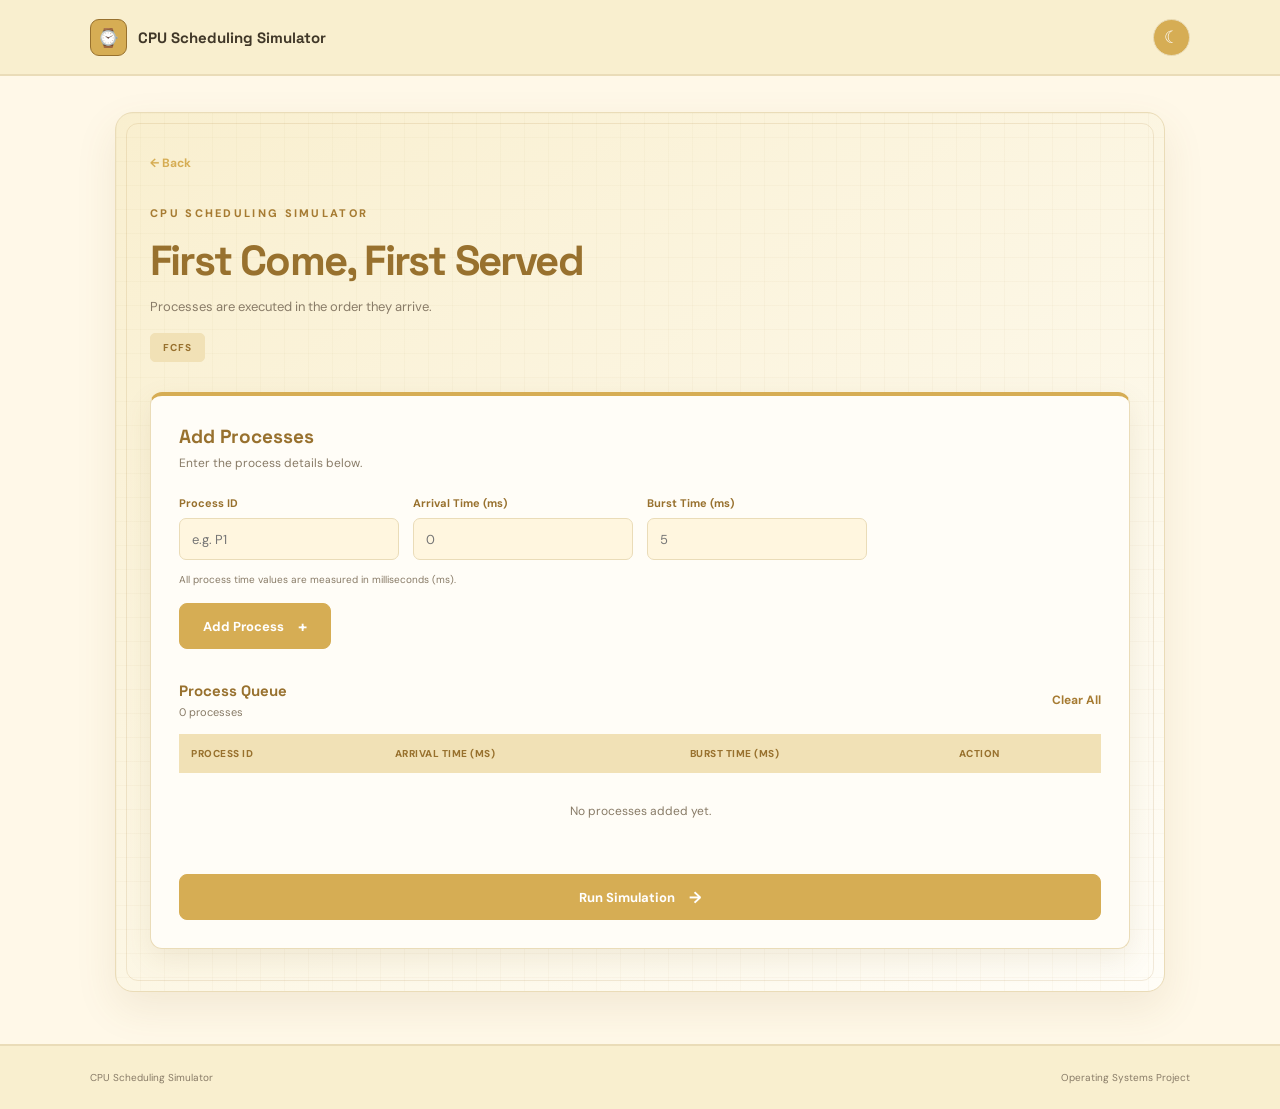
==== commit 846b7d81: "Add files via upload" ====
--- a/simulator.html
+++ b/simulator.html
@@ -1,307 +1,302 @@
-<!DOCTYPE html>
-<html lang="en">
-<head>
-    <meta charset="UTF-8">
-    <meta name="viewport" content="width=device-width, initial-scale=1.0">
-    <title>CPU Scheduling Simulator</title>
-
-    <link rel="stylesheet" href="style.css">
-    <link rel="stylesheet" href="illustration.css">
-
-    <script src="script.js" defer></script>
-</head>
-<body>
-
-    <header class="topbar">
-        <a href="index.html" class="brand">
-            <span class="brand-mark">⌚️</span>
-            <span>CPU Scheduling Simulator</span>
-        </a>
-
-        <div class="topbar-right">
-            <a href="index.html" class="home-link">Home</a>
-            <button id="themeToggle" class="theme-toggle" aria-label="Toggle theme">☾</button>
-        </div>
-    </header>
-
-
-    <main class="simulator-container">
-
-        <!-- PROCESS INPUT VIEW -->
-
-        <section id="simulatorView">
-
-            <div class="page-heading">
-                <div class="welcome-label">CPU SCHEDULING SIMULATOR</div>
-                <h1 id="algorithmTitle">First Come, First Served</h1>
-                <p id="algorithmDescription">
-                    Processes are executed in the order they arrive.
-                </p>
-                <span id="selectedAlgorithm" class="algorithm-tag">FCFS</span>
-            </div>
-
-
-            <section class="panel">
-
-                <div class="panel-heading">
-                    <div>
-                        <h2>Add Processes</h2>
-                        <p>Enter the process details below.</p>
-                    </div>
-                </div>
-
-
-                <div class="input-grid">
-
-                    <div class="input-group">
-                        <label for="processID">Process ID</label>
-                        <input type="text" id="processID" placeholder="e.g. P1">
-                    </div>
-
-                    <div class="input-group">
-                        <label for="arrivalTime">Arrival Time</label>
-                        <input type="number" id="arrivalTime" min="0" placeholder="0">
-                    </div>
-
-                    <div class="input-group">
-                        <label for="burstTime">Burst Time</label>
-                        <input type="number" id="burstTime" min="1" placeholder="5">
-                    </div>
-
-                    <div class="input-group hidden" id="priorityGroup">
-                        <label for="priority">Priority</label>
-                        <input type="number" id="priority" placeholder="1">
-                    </div>
-
-                </div>
-
-
-                <button type="button" id="addProcessButton" class="primary-button">
-                    Add Process <span>+</span>
-                </button>
-
-
-                <div class="queue-heading">
-                    <div>
-                        <h3>Process Queue</h3>
-                        <span id="processCount" class="muted-text">0 processes</span>
-                    </div>
-
-                    <button type="button" id="clearProcessesButton"
-                            class="text-button danger-text">
-                        Clear All
-                    </button>
-                </div>
-
-
-                <div class="table-wrapper">
-
-                    <table>
-                        <thead>
-                            <tr>
-                                <th>PROCESS ID</th>
-                                <th>ARRIVAL TIME</th>
-                                <th>BURST TIME</th>
-                                <th class="priority-column hidden">PRIORITY</th>
-                                <th>ACTION</th>
-                            </tr>
-                        </thead>
-
-                        <tbody id="processTableBody"></tbody>
-                    </table>
-
-                    <p id="emptyProcessMessage" class="empty-message">
-                        No processes added yet.
-                    </p>
-
-                </div>
-
-
-                <button type="button" id="runSimulationButton"
-                        class="primary-button run-button">
-                    Run Simulation <span>→</span>
-                </button>
-
-            </section>
-
-        </section>
-
-
-        <!-- RESULTS VIEW -->
-
-        <section id="resultsView" class="hidden">
-
-            <div class="page-heading results-heading">
-                <div class="welcome-label">SIMULATION COMPLETE</div>
-                <h1>Simulation Results</h1>
-                <p>Here is the scheduling result for your selected algorithm.</p>
-            </div>
-
-
-            <div class="results-toolbar">
-                <span id="resultsAlgorithm" class="algorithm-tag">FCFS</span>
-            </div>
-
-
-            <div class="stats-grid">
-
-                <div class="stat-card">
-                    <span>Average Waiting Time</span>
-                    <strong id="averageWaiting">0.00</strong>
-                </div>
-
-                <div class="stat-card">
-                    <span>Average Turnaround Time</span>
-                    <strong id="averageTurnaround">0.00</strong>
-                </div>
-
-                <div class="stat-card">
-                    <span>Total Burst Time</span>
-                    <strong id="totalBurst">0</strong>
-                </div>
-
-            </div>
-
-
-            <section class="panel result-panel">
-
-                <div class="panel-heading">
-                    <div>
-                        <h2>Gantt Chart</h2>
-                        <p>Visual representation of process execution.</p>
-                    </div>
-                </div>
-
-                <div class="gantt-wrapper">
-                    <div id="ganttChart" class="gantt-chart"></div>
-                </div>
-
-            </section>
-
-
-            <section class="panel result-panel">
-
-                <div class="panel-heading">
-                    <div>
-                        <h2>Process Results</h2>
-                        <p>Completion, turnaround, and waiting times.</p>
-                    </div>
-                </div>
-
-                <div class="table-wrapper">
-                    <table>
-                        <thead>
-                            <tr>
-                                <th>PROCESS ID</th>
-                                <th>ARRIVAL TIME</th>
-                                <th>BURST TIME</th>
-                                <th>COMPLETION TIME</th>
-                                <th>TURNAROUND TIME</th>
-                                <th>WAITING TIME</th>
-                            </tr>
-                        </thead>
-
-                        <tbody id="resultsTableBody"></tbody>
-                    </table>
-                </div>
-
-            </section>
-
-
-            <button type="button" id="runAgainButton"
-                    class="primary-button run-button">
-                Edit Processes / Run Again
-            </button>
-
-            <button type="button" id="chooseAlgorithmButton"
-                    class="secondary-button">
-                Choose Another Algorithm
-            </button>
-
-        </section>
-
-    </main>
-
-
-    <footer class="site-footer">
-        <span>CPU Scheduling Simulator</span>
-        <span>Operating Systems Project</span>
-    </footer>
-
-
-    <!-- LOADING SCREEN -->
-
-    <div id="loadingOverlay" class="loading-overlay hidden">
-
-        <div class="loading-content">
-
-            <div class="loading-animation">
-
-                <div class="loading-orbit orbit-a"></div>
-                <div class="loading-orbit orbit-b"></div>
-
-                <div class="loading-core">
-
-                    <svg class="loading-chip-svg" viewBox="0 0 180 180"
-                         xmlns="http://www.w3.org/2000/svg">
-
-                        <g stroke="#ffffff" stroke-width="5" stroke-linecap="round">
-                            <path d="M60 21 V39 M90 21 V39 M120 21 V39"/>
-                            <path d="M60 141 V159 M90 141 V159 M120 141 V159"/>
-
-                            <path d="M21 60 H39 M21 90 H39 M21 120 H39"/>
-                            <path d="M141 60 H159 M141 90 H159 M141 120 H159"/>
-                        </g>
-
-                        <rect x="39" y="39" width="102" height="102"
-                              rx="20"
-                              fill="#ffffff"
-                              stroke="#ffffff"
-                              stroke-width="5"/>
-
-                        <rect x="51" y="51" width="78" height="78"
-                              rx="14"
-                              fill="#7540c5"
-                              stroke="#f18abb"
-                              stroke-width="3"/>
-
-                        <!-- DATA FLOW SYMBOL -->
-
-                        <g stroke="#ffffff" stroke-width="4"
-                           stroke-linecap="round">
-                            <path d="M90 69 V81"/>
-                            <path d="M111 90 H99"/>
-                            <path d="M90 111 V99"/>
-                            <path d="M69 90 H81"/>
-                        </g>
-
-                        <circle cx="90" cy="90" r="9" fill="#ffffff"/>
-
-                        <circle cx="90" cy="66" r="5" fill="#f18abb"/>
-                        <circle cx="114" cy="90" r="5" fill="#f18abb"/>
-                        <circle cx="90" cy="114" r="5" fill="#f18abb"/>
-                        <circle cx="66" cy="90" r="5" fill="#f18abb"/>
-
-                    </svg>
-
-                    <span class="loading-core-label">CPU</span>
-
-                </div>
-
-            </div>
-
-            <h2 id="loadingText">Preparing simulator...</h2>
-            <p>Please wait while everything gets ready.</p>
-
-            <div class="loading-progress">
-                <div class="loading-progress-bar"></div>
-            </div>
-
-            <span class="loading-status">PROCESSING</span>
-
-        </div>
-
-    </div>
-
-</body>
-</html>+<!DOCTYPE html>
+<html lang="en">
+<head>
+    <meta charset="UTF-8">
+    <meta name="viewport" content="width=device-width, initial-scale=1.0">
+    <title>CPU Scheduling Simulator</title>
+
+    <link rel="stylesheet" href="style.css">
+    <link rel="stylesheet" href="illustration.css">
+
+    <script src="script.js" defer></script>
+</head>
+<body>
+
+    <header class="topbar">
+        <a href="index.html" class="brand">
+            <span class="brand-mark">⌚️</span>
+            <span>CPU Scheduling Simulator</span>
+        </a>
+
+        <div class="topbar-right">
+            <button id="themeToggle" class="theme-toggle" aria-label="Toggle theme">☾</button>
+        </div>
+    </header>
+
+
+    <main class="simulator-container">
+
+        <!-- PROCESS INPUT VIEW -->
+
+        <section id="simulatorView">
+
+            <button type="button" id="backToAlgorithmSelectionButton" class="text-button simulator-back-button">
+                ← Back
+            </button>
+
+            <div class="page-heading">
+                <div class="welcome-label">CPU SCHEDULING SIMULATOR</div>
+                <h1 id="algorithmTitle">First Come, First Served</h1>
+                <p id="algorithmDescription">
+                    Processes are executed in the order they arrive.
+                </p>
+                <span id="selectedAlgorithm" class="algorithm-tag">FCFS</span>
+            </div>
+
+
+            <section class="panel">
+
+                <div class="panel-heading">
+                    <div>
+                        <h2>Add Processes</h2>
+                        <p>Enter the process details below.</p>
+                    </div>
+                </div>
+
+
+                <div class="input-grid">
+
+                    <div class="input-group">
+                        <label for="processID">Process ID</label>
+                        <input type="text" id="processID" placeholder="e.g. P1">
+                    </div>
+
+                    <div class="input-group">
+                        <label for="arrivalTime">Arrival Time (ms)</label>
+                        <input type="number" id="arrivalTime" min="0" step="any" placeholder="0">
+                    </div>
+
+                    <div class="input-group">
+                        <label for="burstTime">Burst Time (ms)</label>
+                        <input type="number" id="burstTime" min="0.01" step="any" placeholder="5">
+                    </div>
+
+                    <div class="input-group hidden" id="priorityGroup">
+                        <label for="priority">Priority</label>
+                        <input type="number" id="priority" step="any" placeholder="1">
+                    </div>
+
+                </div>
+
+                <p class="input-unit-note">All process time values are measured in milliseconds (ms).</p>
+
+                <button type="button" id="addProcessButton" class="primary-button">
+                    Add Process <span>+</span>
+                </button>
+
+
+                <div class="queue-heading">
+                    <div>
+                        <h3>Process Queue</h3>
+                        <span id="processCount" class="muted-text">0 processes</span>
+                    </div>
+
+                    <button type="button" id="clearProcessesButton"
+                            class="text-button danger-text">
+                        Clear All
+                    </button>
+                </div>
+
+
+                <div class="table-wrapper">
+
+                    <table>
+                        <thead>
+                            <tr>
+                                <th>PROCESS ID</th>
+                                <th>ARRIVAL TIME (MS)</th>
+                                <th>BURST TIME (MS)</th>
+                                <th class="priority-column hidden">PRIORITY</th>
+                                <th>ACTION</th>
+                            </tr>
+                        </thead>
+
+                        <tbody id="processTableBody"></tbody>
+                    </table>
+
+                    <p id="emptyProcessMessage" class="empty-message">
+                        No processes added yet.
+                    </p>
+
+                </div>
+
+
+                <button type="button" id="runSimulationButton"
+                        class="primary-button run-button">
+                    Run Simulation <span>→</span>
+                </button>
+
+            </section>
+
+        </section>
+
+
+        <!-- RESULTS VIEW -->
+
+        <section id="resultsView" class="hidden">
+
+            <div class="page-heading results-heading">
+                <div class="welcome-label">SIMULATION COMPLETE</div>
+                <h1>Simulation Results</h1>
+                <p>Here is the scheduling result for your selected algorithm.</p>
+            </div>
+
+
+            <div class="results-toolbar">
+                <span id="resultsAlgorithm" class="algorithm-tag">FCFS</span>
+            </div>
+
+
+            <div class="stats-grid">
+
+                <div class="stat-card">
+                    <span>Average Waiting Time (ms)</span>
+                    <strong><span id="averageWaiting" class="stat-value">0.00</span><small class="stat-unit">ms</small></strong>
+                </div>
+
+                <div class="stat-card">
+                    <span>Average Turnaround Time (ms)</span>
+                    <strong><span id="averageTurnaround" class="stat-value">0.00</span><small class="stat-unit">ms</small></strong>
+                </div>
+
+                <div class="stat-card">
+                    <span>Total Burst Time (ms)</span>
+                    <strong><span id="totalBurst" class="stat-value">0</span><small class="stat-unit">ms</small></strong>
+                </div>
+
+            </div>
+
+
+            <section class="panel result-panel">
+
+                <div class="panel-heading">
+                    <div>
+                        <h2>Gantt Chart</h2>
+                        <p>Process execution timeline, measured in milliseconds.</p>
+                    </div>
+                </div>
+
+                <div class="gantt-wrapper">
+                    <div id="ganttChart" class="gantt-chart"></div>
+                </div>
+
+            </section>
+
+
+            <section class="panel result-panel">
+
+                <div class="panel-heading">
+                    <div>
+                        <h2>Process Results</h2>
+                        <p>All time values are shown in milliseconds (ms).</p>
+                    </div>
+                </div>
+
+                <div class="table-wrapper">
+                    <table>
+                        <thead>
+                            <tr>
+                                <th>PROCESS ID</th>
+                                <th>ARRIVAL TIME (MS)</th>
+                                <th>BURST TIME (MS)</th>
+                                <th>COMPLETION TIME (MS)</th>
+                                <th>TURNAROUND TIME (MS)</th>
+                                <th>WAITING TIME (MS)</th>
+                            </tr>
+                        </thead>
+
+                        <tbody id="resultsTableBody"></tbody>
+                    </table>
+                </div>
+
+            </section>
+
+
+            <button type="button" id="runAgainButton"
+                    class="primary-button run-button">
+                Edit Processes / Run Again
+            </button>
+
+            <button type="button" id="chooseAlgorithmButton"
+                    class="secondary-button">
+                Choose Another Algorithm
+            </button>
+
+        </section>
+
+    </main>
+
+
+    <footer class="site-footer">
+        <span>CPU Scheduling Simulator</span>
+        <span>Operating Systems Project</span>
+    </footer>
+
+
+    <!-- LOADING SCREEN -->
+
+    <div id="loadingOverlay" class="loading-overlay hidden">
+
+        <div class="loading-content">
+
+            <div class="loading-animation">
+
+                <div class="loading-orbit orbit-a"></div>
+                <div class="loading-orbit orbit-b"></div>
+
+                <div class="loading-core">
+
+                    <svg class="loading-chip-svg" viewBox="0 0 180 180"
+                         xmlns="http://www.w3.org/2000/svg">
+
+                        <g stroke="#ffffff" stroke-width="5" stroke-linecap="round">
+                            <path d="M60 21 V39 M90 21 V39 M120 21 V39"/>
+                            <path d="M60 141 V159 M90 141 V159 M120 141 V159"/>
+                            <path d="M21 60 H39 M21 90 H39 M21 120 H39"/>
+                            <path d="M141 60 H159 M141 90 H159 M141 120 H159"/>
+                        </g>
+
+                        <rect x="39" y="39" width="102" height="102"
+                              rx="20" fill="#ffffff" stroke="#ffffff" stroke-width="5"/>
+
+                        <rect x="51" y="51" width="78" height="78"
+                              rx="14" fill="#a98236" stroke="#f0d99b" stroke-width="3"/>
+
+                        <!-- DATA FLOW SYMBOL -->
+
+                        <g stroke="#ffffff" stroke-width="4" stroke-linecap="round">
+                            <path d="M90 69 V81"/>
+                            <path d="M111 90 H99"/>
+                            <path d="M90 111 V99"/>
+                            <path d="M69 90 H81"/>
+                        </g>
+
+                        <circle cx="90" cy="90" r="9" fill="#ffffff"/>
+                        <circle cx="90" cy="66" r="5" fill="#f0d99b"/>
+                        <circle cx="114" cy="90" r="5" fill="#f0d99b"/>
+                        <circle cx="90" cy="114" r="5" fill="#f0d99b"/>
+                        <circle cx="66" cy="90" r="5" fill="#f0d99b"/>
+
+                    </svg>
+
+                    <span class="loading-core-label">CPU</span>
+
+                </div>
+
+            </div>
+
+            <h2 id="loadingText">Preparing simulator...</h2>
+            <p>Please wait while everything gets ready.</p>
+
+            <div class="loading-progress">
+                <div class="loading-progress-bar"></div>
+            </div>
+
+            <span class="loading-status">PROCESSING</span>
+
+        </div>
+
+    </div>
+
+</body>
+</html>
--- a/style.css
+++ b/style.css
@@ -1,1534 +1,3181 @@
-@import url('https://fonts.googleapis.com/css2?family=DM+Sans:wght@400;500;600;700;800&family=Space+Grotesk:wght@500;600;700&display=swap');
-
-/* =========================================
-   MAIN COLOR PALETTE
-========================================= */
-
-:root {
-    --bg: #f1e9f8;
-    --surface: #fffafd;
-    --surface-soft: #e9dcf5;
-    --text: #30203e;
-    --muted: #786a85;
-    --border: #ddc9ec;
-
-    --purple: #7540c5;
-    --purple-dark: #592b9e;
-    --purple-light: #e1d0f3;
-    --purple-pale: #f0e7f9;
-
-    --pink: #df5598;
-    --pink-dark: #bb3678;
-    --pink-light: #f5cce0;
-    --pink-pale: #fbeaf2;
-
-    --shadow: 0 10px 28px rgba(87, 47, 125, .10);
-
-    --gantt-1: #c9a9ed;
-    --gantt-2: #eea8cb;
-    --gantt-3: #bda0e3;
-    --gantt-4: #f0b6d4;
-    --gantt-5: #aa89da;
-    --gantt-6: #e89bc4;
-
-    --gantt-text: #30203e;
-    --gantt-idle: #e8e1ed;
-}
-
-/* DARK THEME */
-
-body[data-theme="dark"] {
-    --bg: #191321;
-    --surface: #271c33;
-    --surface-soft: #382544;
-    --text: #f7effb;
-    --muted: #b6a4c3;
-    --border: #493352;
-
-    --purple: #ad80ed;
-    --purple-dark: #8c5bd0;
-    --purple-light: #493363;
-    --purple-pale: #352544;
-
-    --pink: #f18cbd;
-    --pink-dark: #dc65a2;
-    --pink-light: #59304a;
-    --pink-pale: #382333;
-
-    --shadow: 0 10px 28px rgba(0, 0, 0, .22);
-
-    --gantt-1: #75539b;
-    --gantt-2: #9c557e;
-    --gantt-3: #69468e;
-    --gantt-4: #8d4b71;
-    --gantt-5: #614280;
-    --gantt-6: #984a79;
-
-    --gantt-text: #ffffff;
-    --gantt-idle: #51445c;
-}
-
-
-/* =========================================
-   GENERAL
-========================================= */
-
-* {
-    box-sizing: border-box;
-    margin: 0;
-    padding: 0;
-}
-
-body {
-    min-height: 100vh;
-    background: var(--bg);
-    color: var(--text);
-    font-family: 'DM Sans', sans-serif;
-    transition: background .25s, color .25s;
-}
-
-button, input {
-    font: inherit;
-}
-
-button {
-    cursor: pointer;
-}
-
-a {
-    color: inherit;
-    text-decoration: none;
-}
-
-.hidden {
-    display: none !important;
-}
-
-
-/* =========================================
-   TOP NAVIGATION
-========================================= */
-
-.topbar {
-    width: 100%;
-    min-height: 76px;
-    padding: 0 7%;
-    display: flex;
-    justify-content: space-between;
-    align-items: center;
-    border-bottom: 2px solid var(--border);
-    background: var(--surface-soft);
-}
-
-.brand {
-    display: flex;
-    align-items: center;
-    gap: 11px;
-    font-family: 'Space Grotesk', sans-serif;
-    font-size: 15px;
-    font-weight: 700;
-}
-
-.brand-mark {
-    width: 37px;
-    height: 37px;
-    display: grid;
-    place-items: center;
-    color: white;
-    background: var(--purple);
-    border-radius: 9px;
-    font-weight: 800;
-}
-
-.topbar-right {
-    display: flex;
-    align-items: center;
-    gap: 20px;
-}
-
-.home-link {
-    color: var(--purple);
-    font-size: 13px;
-    font-weight: 700;
-}
-
-.home-link:hover {
-    color: var(--pink-dark);
-}
-
-.theme-toggle {
-    width: 37px;
-    height: 37px;
-    border: 1px solid var(--border);
-    border-radius: 50%;
-    color: white;
-    background: var(--purple);
-    font-size: 17px;
-    transition: .2s;
-}
-
-.theme-toggle:hover {
-    background: var(--pink);
-    border-color: var(--pink);
-}
-
-
-/* =========================================
-   HOME PAGE
-========================================= */
-
-.home-container {
-    width: min(1100px, 86%);
-    min-height: calc(100vh - 145px);
-    margin: auto;
-    display: flex;
-    align-items: center;
-}
-
-.welcome-screen,
-.algorithm-selection {
-    width: 100%;
-    padding: 65px 0;
-    position: relative;
-    animation: pageEnter .5s ease both;
-}
-
-.welcome-label {
-    color: var(--pink-dark);
-    font-size: 11px;
-    font-weight: 800;
-    letter-spacing: 2.3px;
-    margin-bottom: 17px;
-}
-
-.welcome-screen h1,
-.algorithm-selection h1,
-.page-heading h1 {
-    font-family: 'Space Grotesk', sans-serif;
-    font-size: clamp(34px, 5vw, 55px);
-    line-height: 1.12;
-    letter-spacing: -1.8px;
-    font-weight: 700;
-}
-
-.welcome-screen h1 span {
-    color: var(--pink);
-}
-
-.welcome-screen > p,
-.section-description {
-    max-width: 560px;
-    margin-top: 22px;
-    color: var(--muted);
-    font-size: 15px;
-    line-height: 1.8;
-}
-
-
-/* =========================================
-   BUTTONS
-========================================= */
-
-.primary-button {
-    display: inline-flex;
-    align-items: center;
-    justify-content: center;
-    gap: 14px;
-    min-height: 46px;
-    padding: 0 23px;
-    border: 1px solid var(--purple);
-    border-radius: 8px;
-    color: white;
-    background: var(--purple);
-    font-size: 13px;
-    font-weight: 700;
-    transition: background .2s, transform .2s;
-}
-
-.primary-button:hover {
-    background: var(--purple-dark);
-    border-color: var(--purple-dark);
-    transform: translateY(-2px);
-}
-
-.welcome-screen .primary-button {
-    margin-top: 30px;
-}
-
-.primary-button span {
-    font-size: 16px;
-}
-
-.secondary-button {
-    width: 100%;
-    min-height: 46px;
-    display: flex;
-    justify-content: center;
-    align-items: center;
-    margin-top: 12px;
-    padding: 0 23px;
-    border: 1px solid var(--pink);
-    border-radius: 8px;
-    color: white;
-    background: var(--pink);
-    font-size: 13px;
-    font-weight: 700;
-    transition: background .2s, transform .2s;
-}
-
-.secondary-button:hover {
-    background: var(--pink-dark);
-    border-color: var(--pink-dark);
-    transform: translateY(-2px);
-}
-
-
-/* =========================================
-   WELCOME DECORATION
-========================================= */
-
-.welcome-decoration {
-    position: absolute;
-    right: 7%;
-    top: 50%;
-    transform: translateY(-50%);
-    width: 230px;
-    height: 230px;
-    display: grid;
-    place-items: center;
-    border: 2px solid var(--purple-light);
-    border-radius: 50%;
-    background: var(--pink-pale);
-    box-shadow: var(--shadow);
-}
-
-.decoration-chip {
-    width: 125px;
-    height: 125px;
-    display: flex;
-    flex-direction: column;
-    align-items: center;
-    justify-content: center;
-    gap: 13px;
-    border-radius: 20px;
-    color: white;
-    background: var(--purple);
-    box-shadow: 0 12px 28px rgba(117, 64, 197, .25);
-    animation: chipFloat 3s ease-in-out infinite;
-}
-
-.decoration-chip span {
-    font-family: 'Space Grotesk', sans-serif;
-    font-size: 23px;
-    font-weight: 800;
-    letter-spacing: 2px;
-}
-
-.chip-bars {
-    display: flex;
-    align-items: end;
-    gap: 4px;
-    height: 20px;
-}
-
-.chip-bars i {
-    width: 5px;
-    height: 9px;
-    background: var(--pink-light);
-    border-radius: 5px;
-    animation: equalizer .7s ease-in-out infinite alternate;
-}
-
-.chip-bars i:nth-child(2) { animation-delay: .15s; }
-.chip-bars i:nth-child(3) { animation-delay: .3s; }
-.chip-bars i:nth-child(4) { animation-delay: .1s; }
-.chip-bars i:nth-child(5) { animation-delay: .25s; }
-
-
-/* =========================================
-   ALGORITHM CARDS
-========================================= */
-
-.text-button {
-    border: none;
-    background: transparent;
-    color: var(--purple);
-    font-size: 12px;
-    font-weight: 700;
-}
-
-.algorithm-selection > .text-button {
-    margin-bottom: 35px;
-}
-
-.algorithm-selection h1 {
-    font-size: clamp(32px, 4vw, 43px);
-    color: var(--purple-dark);
-}
-
-.section-description {
-    margin-top: 12px;
-}
-
-.algorithm-grid {
-    display: grid;
-    grid-template-columns: repeat(3, 1fr);
-    gap: 18px;
-    margin-top: 38px;
-}
-
-.algorithm-card {
-    min-height: 240px;
-    padding: 25px;
-    display: flex;
-    flex-direction: column;
-    border: 1px solid var(--border);
-    border-top: 5px solid var(--purple);
-    border-radius: 12px;
-    background: var(--purple-pale);
-    box-shadow: var(--shadow);
-    transition: transform .2s, border-color .2s;
-}
-
-.algorithm-card:nth-child(2) {
-    border-top-color: var(--pink);
-    background: var(--pink-pale);
-}
-
-.algorithm-card:nth-child(3) {
-    border-top-color: var(--purple);
-    background: var(--purple-light);
-}
-
-body[data-theme="dark"] .algorithm-card:nth-child(3) {
-    background: #49345f;
-}
-
-.algorithm-card:hover {
-    transform: translateY(-5px);
-    border-color: var(--purple);
-}
-
-.algorithm-card:nth-child(2):hover {
-    border-color: var(--pink);
-}
-
-.algorithm-number {
-    color: var(--pink-dark);
-    font-family: 'Space Grotesk', sans-serif;
-    font-size: 12px;
-    font-weight: 700;
-    letter-spacing: 2px;
-}
-
-.algorithm-card h2 {
-    margin-top: 27px;
-    font-family: 'Space Grotesk', sans-serif;
-    font-size: 19px;
-    color: var(--text);
-}
-
-.algorithm-card p {
-    margin-top: 12px;
-    color: var(--muted);
-    font-size: 12px;
-    line-height: 1.7;
-}
-
-.algorithm-footer {
-    display: flex;
-    justify-content: space-between;
-    align-items: center;
-    margin-top: auto;
-    padding-top: 22px;
-    color: var(--purple);
-    font-size: 11px;
-    font-weight: 800;
-    letter-spacing: 1px;
-}
-
-.algorithm-card:nth-child(2) .algorithm-footer {
-    color: var(--pink-dark);
-}
-
-.card-arrow {
-    font-size: 20px;
-}
-
-
-/* =========================================
-   SIMULATOR PAGE
-========================================= */
-
-.simulator-container {
-    width: min(1050px, 88%);
-    margin: 0 auto;
-    padding: 55px 0 80px;
-}
-
-.page-heading {
-    margin-bottom: 30px;
-}
-
-.page-heading h1 {
-    font-size: clamp(30px, 4vw, 42px);
-    color: var(--purple-dark);
-}
-
-.page-heading > p {
-    margin-top: 12px;
-    color: var(--muted);
-    font-size: 13px;
-    line-height: 1.7;
-}
-
-.page-heading .welcome-label {
-    color: var(--pink-dark);
-}
-
-.algorithm-tag {
-    display: inline-block;
-    margin-top: 15px;
-    padding: 7px 12px;
-    border: 1px solid var(--purple-light);
-    border-radius: 5px;
-    color: var(--purple-dark);
-    background: var(--purple-light);
-    font-size: 10px;
-    font-weight: 800;
-    letter-spacing: 1px;
-}
-
-body[data-theme="dark"] .algorithm-tag {
-    color: #e4cbff;
-    background: #49345f;
-    border-color: #63457f;
-}
-
-
-/* =========================================
-   PANELS
-========================================= */
-
-.panel {
-    padding: 28px;
-    border: 1px solid var(--border);
-    border-top: 4px solid var(--purple);
-    border-radius: 12px;
-    background: var(--surface);
-    box-shadow: var(--shadow);
-}
-
-.panel-heading {
-    display: flex;
-    justify-content: space-between;
-    align-items: center;
-    margin-bottom: 25px;
-}
-
-.panel-heading h2 {
-    font-family: 'Space Grotesk', sans-serif;
-    font-size: 19px;
-    color: var(--purple-dark);
-}
-
-.panel-heading p {
-    margin-top: 6px;
-    color: var(--muted);
-    font-size: 12px;
-}
-
-
-/* =========================================
-   INPUT FIELDS
-========================================= */
-
-.input-grid {
-    display: grid;
-    grid-template-columns: repeat(4, 1fr);
-    gap: 14px;
-    margin-bottom: 20px;
-}
-
-.input-group {
-    display: flex;
-    flex-direction: column;
-    gap: 8px;
-}
-
-.input-group label {
-    color: var(--purple-dark);
-    font-size: 11px;
-    font-weight: 700;
-}
-
-.input-group input {
-    width: 100%;
-    height: 42px;
-    padding: 0 12px;
-    outline: none;
-    border: 1px solid var(--border);
-    border-radius: 7px;
-    color: var(--text);
-    background: var(--purple-pale);
-    font-size: 13px;
-    transition: border-color .2s, box-shadow .2s;
-}
-
-.input-group input:focus {
-    border-color: var(--pink);
-    box-shadow: 0 0 0 3px rgba(223, 85, 152, .13);
-}
-
-
-/* =========================================
-   PROCESS QUEUE
-========================================= */
-
-.queue-heading {
-    display: flex;
-    justify-content: space-between;
-    align-items: center;
-    margin: 32px 0 15px;
-}
-
-.queue-heading h3 {
-    font-family: 'Space Grotesk', sans-serif;
-    font-size: 15px;
-    color: var(--purple-dark);
-}
-
-.muted-text {
-    display: block;
-    margin-top: 5px;
-    color: var(--muted);
-    font-size: 11px;
-}
-
-.danger-text {
-    color: var(--pink-dark);
-}
-
-.danger-text:hover {
-    color: var(--purple-dark);
-}
-
-.table-wrapper {
-    width: 100%;
-    overflow-x: auto;
-}
-
-table {
-    width: 100%;
-    border-collapse: collapse;
-    text-align: left;
-}
-
-th {
-    padding: 13px 12px;
-    color: var(--purple-dark);
-    background: var(--purple-light);
-    font-size: 10px;
-    font-weight: 800;
-    letter-spacing: .5px;
-    white-space: nowrap;
-}
-
-td {
-    padding: 14px 12px;
-    border-bottom: 1px solid var(--border);
-    font-size: 12px;
-    white-space: nowrap;
-}
-
-tbody tr:nth-child(even) {
-    background: var(--pink-pale);
-}
-
-body[data-theme="dark"] tbody tr:nth-child(even) {
-    background: #302237;
-}
-
-tbody tr:last-child td {
-    border-bottom: none;
-}
-
-tbody tr:hover {
-    background: var(--purple-pale);
-}
-
-.empty-message {
-    padding: 30px 10px;
-    color: var(--muted);
-    text-align: center;
-    font-size: 12px;
-}
-
-.table-action {
-    padding: 6px 9px;
-    border: 1px solid var(--border);
-    border-radius: 5px;
-    color: var(--pink-dark);
-    background: var(--pink-pale);
-    font-size: 10px;
-}
-
-.table-action:hover {
-    color: white;
-    border-color: var(--pink);
-    background: var(--pink);
-}
-
-.priority-button {
-    color: var(--purple);
-    font-weight: 700;
-}
-
-.run-button {
-    width: 100%;
-    margin-top: 25px;
-}
-
-
-/* =========================================
-   RESULTS
-========================================= */
-
-.results-heading {
-    margin-bottom: 15px;
-}
-
-.results-toolbar {
-    margin-bottom: 20px;
-}
-
-.results-toolbar .algorithm-tag {
-    margin-top: 0;
-    color: var(--pink-dark);
-    background: var(--pink-light);
-    border-color: var(--pink-light);
-}
-
-.stats-grid {
-    display: grid;
-    grid-template-columns: repeat(3, 1fr);
-    gap: 15px;
-    margin-bottom: 20px;
-}
-
-.stat-card {
-    padding: 22px;
-    border: 1px solid var(--border);
-    border-top: 5px solid var(--purple);
-    border-radius: 10px;
-    background: var(--purple-pale);
-    box-shadow: var(--shadow);
-}
-
-.stat-card:nth-child(2) {
-    border-top-color: var(--pink);
-    background: var(--pink-pale);
-}
-
-.stat-card:nth-child(3) {
-    border-top-color: var(--purple);
-    background: var(--purple-light);
-}
-
-body[data-theme="dark"] .stat-card:nth-child(3) {
-    background: #49345f;
-}
-
-.stat-card span {
-    display: block;
-    color: var(--muted);
-    font-size: 11px;
-}
-
-.stat-card strong {
-    display: block;
-    margin-top: 12px;
-    color: var(--purple-dark);
-    font-family: 'Space Grotesk', sans-serif;
-    font-size: 29px;
-}
-
-.stat-card:nth-child(2) strong {
-    color: var(--pink-dark);
-}
-
-body[data-theme="dark"] .stat-card strong {
-    color: #d4baff;
-}
-
-body[data-theme="dark"] .stat-card:nth-child(2) strong {
-    color: #ffb5d6;
-}
-
-.result-panel {
-    margin-bottom: 20px;
-}
-
-.result-panel:nth-of-type(2) {
-    border-top-color: var(--pink);
-}
-
-
-/* =========================================
-   GANTT CHART
-========================================= */
-
-.gantt-wrapper {
-    width: 100%;
-    padding: 18px 16px 12px;
-    overflow-x: auto;
-    overflow-y: hidden;
-    border: 1px solid var(--border);
-    border-radius: 9px;
-    background: var(--purple-pale);
-}
-
-.gantt-chart {
-    display: flex;
-    align-items: stretch;
-    width: max-content;
-    min-width: 100%;
-    min-height: 125px;
-    padding: 15px 3px 34px;
-}
-
-.gantt-block {
-    position: relative;
-    flex-grow: 1;
-    flex-shrink: 0;
-    flex-basis: 0;
-    min-width: 90px;
-    height: 65px;
-    display: flex;
-    justify-content: center;
-    align-items: center;
-    border-right: 3px solid var(--surface);
-    border-radius: 5px;
-    color: var(--gantt-text);
-    font-size: 14px;
-    font-weight: 800;
-    white-space: nowrap;
-    box-shadow: inset 0 -4px 0 rgba(0, 0, 0, .08);
-    transition: filter .2s, transform .2s;
-}
-
-.gantt-block:hover {
-    filter: brightness(1.08);
-    transform: translateY(-3px);
-    z-index: 2;
-}
-
-.gantt-block:first-child {
-    border-radius: 7px 4px 4px 7px;
-}
-
-.gantt-block:last-child {
-    border-right: none;
-    border-radius: 4px 7px 7px 4px;
-}
-
-/* PURPLE AND PINK PROCESS COLORS */
-
-.gantt-block.process-0 {
-    background: var(--gantt-1);
-    color: var(--gantt-text);
-}
-
-.gantt-block.process-1 {
-    background: var(--gantt-2);
-    color: var(--gantt-text);
-}
-
-.gantt-block.process-2 {
-    background: var(--gantt-3);
-    color: var(--gantt-text);
-}
-
-.gantt-block.process-3 {
-    background: var(--gantt-4);
-    color: var(--gantt-text);
-}
-
-.gantt-block.process-4 {
-    background: var(--gantt-5);
-    color: var(--gantt-text);
-}
-
-.gantt-block.process-5 {
-    background: var(--gantt-6);
-    color: var(--gantt-text);
-}
-
-.gantt-block.idle {
-    background: var(--gantt-idle);
-    color: var(--muted);
-    border: 2px dashed var(--border);
-    box-shadow: none;
-}
-
-.gantt-block strong {
-    font-family: 'Space Grotesk', sans-serif;
-    font-size: 14px;
-    font-weight: 700;
-}
-
-.gantt-time {
-    position: absolute;
-    bottom: -26px;
-    left: -1px;
-    color: var(--purple-dark);
-    font-size: 11px;
-    font-weight: 800;
-    white-space: nowrap;
-}
-
-.gantt-block:last-child .gantt-time {
-    left: auto;
-    right: -1px;
-}
-
-body[data-theme="dark"] .gantt-time {
-    color: var(--pink);
-}
-
-
-/* =========================================
-   COLORED PROCESS RESULTS
-========================================= */
-
-#resultsTableBody td {
-    padding-top: 16px;
-    padding-bottom: 16px;
-    vertical-align: middle;
-}
-
-.result-process {
-    font-weight: 800;
-    color: var(--purple);
-}
-
-.result-number {
-    display: inline-flex;
-    min-width: 38px;
-    justify-content: center;
-    align-items: center;
-    padding: 6px 11px;
-    border-radius: 6px;
-    font-family: 'Space Grotesk', sans-serif;
-    font-size: 13px;
-    font-weight: 800;
-    text-align: center;
-}
-
-/* COMPLETION TIME */
-
-.result-completion {
-    color: #6536ad;
-    background: #e6d8f7;
-}
-
-/* TURNAROUND TIME */
-
-.result-turnaround {
-    color: #b92c73;
-    background: #f8d8e8;
-}
-
-/* WAITING TIME */
-
-.result-waiting {
-    color: #7540c5;
-    background: #eadcf7;
-}
-
-/* DARK THEME RESULTS */
-
-body[data-theme="dark"] .result-completion {
-    color: #dfc8ff;
-    background: #493363;
-}
-
-body[data-theme="dark"] .result-turnaround {
-    color: #ffb7d8;
-    background: #593047;
-}
-
-body[data-theme="dark"] .result-waiting {
-    color: #d8bdff;
-    background: #46315e;
-}
-
-#resultsTableBody tr {
-    transition: background .2s;
-}
-
-#resultsTableBody tr:hover {
-    background: var(--purple-pale);
-}
-
-
-/* =========================================
-   CLEAR ALL CONFIRMATION POPUP
-========================================= */
-
-.confirm-overlay {
-    position: fixed;
-    inset: 0;
-    z-index: 100000;
-    display: flex;
-    justify-content: center;
-    align-items: center;
-    padding: 20px;
-    background: rgba(15, 10, 23, .55);
-    backdrop-filter: blur(5px);
-    animation: loadingFadeIn .18s ease both;
-}
-
-.confirm-overlay.hidden {
-    display: none !important;
-}
-
-.confirm-modal {
-    width: min(390px, 100%);
-    padding: 27px;
-    border: 1px solid var(--border);
-    border-top: 4px solid var(--pink);
-    border-radius: 13px;
-    background: var(--surface);
-    color: var(--text);
-    box-shadow: 0 20px 65px rgba(0, 0, 0, .25);
-    animation: confirmPop .22s ease both;
-}
-
-.confirm-icon {
-    width: 43px;
-    height: 43px;
-    display: grid;
-    place-items: center;
-    margin-bottom: 18px;
-    border-radius: 10px;
-    color: white;
-    background: var(--pink);
-    font-size: 20px;
-    font-weight: 800;
-}
-
-.confirm-modal h2 {
-    font-family: 'Space Grotesk', sans-serif;
-    font-size: 20px;
-}
-
-.confirm-modal p {
-    margin-top: 9px;
-    color: var(--muted);
-    font-size: 12px;
-    line-height: 1.7;
-}
-
-.confirm-actions {
-    display: flex;
-    justify-content: flex-end;
-    gap: 10px;
-    margin-top: 25px;
-}
-
-.confirm-button {
-    min-height: 39px;
-    padding: 0 16px;
-    border: 1px solid var(--border);
-    border-radius: 7px;
-    color: var(--purple-dark);
-    background: var(--purple-pale);
-    font-size: 12px;
-    font-weight: 700;
-}
-
-.confirm-button:hover {
-    filter: brightness(.96);
-}
-
-.confirm-button.confirm-danger {
-    border-color: var(--pink);
-    color: white;
-    background: var(--pink);
-}
-
-.confirm-button.confirm-danger:hover {
-    background: var(--pink-dark);
-}
-
-
-/* =========================================
-   VALIDATION MESSAGE POPUPS
-========================================= */
-
-.message-overlay {
-    position: fixed;
-    inset: 0;
-    z-index: 100001;
-    display: flex;
-    justify-content: center;
-    align-items: center;
-    padding: 20px;
-    background: rgba(15, 10, 23, .55);
-    backdrop-filter: blur(5px);
-    animation: loadingFadeIn .18s ease both;
-}
-
-.message-overlay.hidden {
-    display: none !important;
-}
-
-.message-modal {
-    width: min(390px, 100%);
-    padding: 27px;
-    border: 1px solid var(--border);
-    border-top: 4px solid var(--purple);
-    border-radius: 13px;
-    background: var(--surface);
-    color: var(--text);
-    box-shadow: 0 20px 65px rgba(0, 0, 0, .25);
-    animation: confirmPop .22s ease both;
-}
-
-.message-icon {
-    width: 43px;
-    height: 43px;
-    display: grid;
-    place-items: center;
-    margin-bottom: 18px;
-    border-radius: 10px;
-    color: white;
-    background: var(--purple);
-    font-family: 'Space Grotesk', sans-serif;
-    font-size: 20px;
-    font-weight: 800;
-}
-
-.message-modal h2 {
-    color: var(--purple-dark);
-    font-family: 'Space Grotesk', sans-serif;
-    font-size: 20px;
-}
-
-body[data-theme="dark"] .message-modal h2 {
-    color: var(--purple);
-}
-
-.message-modal p {
-    margin-top: 9px;
-    color: var(--muted);
-    font-size: 12px;
-    line-height: 1.7;
-}
-
-.message-button {
-    width: 100%;
-    min-height: 40px;
-    margin-top: 25px;
-    padding: 0 16px;
-    border: 1px solid var(--pink);
-    border-radius: 7px;
-    color: white;
-    background: var(--pink);
-    font-size: 12px;
-    font-weight: 700;
-    transition: background .2s, transform .2s;
-}
-
-.message-button:hover {
-    background: var(--pink-dark);
-    transform: translateY(-1px);
-}
-
-
-/* =========================================
-   LOADING SCREEN
-========================================= */
-
-.loading-overlay {
-    position: fixed;
-    inset: 0;
-    z-index: 99999;
-    display: flex;
-    justify-content: center;
-    align-items: center;
-    padding: 20px;
-    overflow: hidden;
-    background: rgba(31, 20, 45, .96);
-    backdrop-filter: blur(14px);
-    animation: loadingFadeIn .25s ease both;
-}
-
-.loading-overlay.hidden {
-    display: none !important;
-}
-
-.loading-content {
-    width: min(430px, 100%);
-    padding: 42px 35px;
-    text-align: center;
-    color: var(--text);
-    background: var(--surface);
-    border: 2px solid var(--purple-light);
-    border-radius: 20px;
-    box-shadow: 0 25px 90px rgba(0, 0, 0, .4);
-    animation: loadingContentIn .5s cubic-bezier(.2, 1.3, .4, 1) both;
-}
-
-.loading-animation {
-    position: relative;
-    width: 180px;
-    height: 180px;
-    display: grid;
-    place-items: center;
-    margin: 0 auto 28px;
-}
-
-.loading-core {
-    position: relative;
-    z-index: 2;
-    width: 105px;
-    height: 105px;
-    display: flex;
-    flex-direction: column;
-    justify-content: center;
-    align-items: center;
-    gap: 10px;
-    border: 2px solid rgba(255, 255, 255, .3);
-    border-radius: 25px;
-    color: white;
-    background: var(--purple);
-    box-shadow: 0 12px 40px rgba(117, 64, 197, .4);
-    animation: loadingCpuFloat 2s ease-in-out infinite;
-}
-
-.loading-core span {
-    font-family: 'Space Grotesk', sans-serif;
-    font-size: 21px;
-    font-weight: 800;
-    letter-spacing: 2px;
-}
-
-.loading-bars {
-    height: 19px;
-    display: flex;
-    align-items: end;
-    gap: 4px;
-}
-
-.loading-bars i {
-    width: 5px;
-    height: 10px;
-    border-radius: 5px;
-    background: var(--pink-light);
-    animation: loadingEqualizer .7s ease-in-out infinite alternate;
-}
-
-.loading-bars i:nth-child(2) { animation-delay: .15s; }
-.loading-bars i:nth-child(3) { animation-delay: .3s; }
-.loading-bars i:nth-child(4) { animation-delay: .1s; }
-.loading-bars i:nth-child(5) { animation-delay: .25s; }
-
-.loading-orbit {
-    position: absolute;
-    border: 2px solid transparent;
-    border-radius: 50%;
-}
-
-.orbit-a {
-    width: 150px;
-    height: 150px;
-    border-top-color: var(--pink);
-    border-bottom-color: var(--purple);
-    animation: loadingRotate 2.5s linear infinite;
-}
-
-.orbit-b {
-    width: 178px;
-    height: 178px;
-    border-top-color: var(--purple);
-    border-right-color: var(--pink);
-    animation: loadingRotateReverse 3.5s linear infinite;
-}
-
-.loading-content h2 {
-    font-family: 'Space Grotesk', sans-serif;
-    font-size: 22px;
-    font-weight: 700;
-}
-
-.loading-content p {
-    margin-top: 9px;
-    color: var(--muted);
-    font-size: 12px;
-}
-
-.loading-progress {
-    width: 100%;
-    height: 7px;
-    margin-top: 28px;
-    overflow: hidden;
-    border-radius: 20px;
-    background: var(--purple-light);
-}
-
-.loading-progress-bar {
-    width: 40%;
-    height: 100%;
-    border-radius: 20px;
-    background: var(--pink);
-    animation: loadingProgress 1.2s ease-in-out infinite;
-}
-
-.loading-status {
-    display: inline-block;
-    margin-top: 14px;
-    color: var(--pink-dark);
-    font-size: 9px;
-    font-weight: 800;
-    letter-spacing: 3px;
-    animation: loadingBlink 1s ease-in-out infinite;
-}
-
-
-/* =========================================
-   FOOTER
-========================================= */
-
-.site-footer {
-    min-height: 65px;
-    padding: 15px 7%;
-    display: flex;
-    justify-content: space-between;
-    align-items: center;
-    border-top: 2px solid var(--border);
-    background: var(--surface-soft);
-    color: var(--muted);
-    font-size: 10px;
-}
-
-
-/* =========================================
-   ANIMATIONS
-========================================= */
-
-@keyframes pageEnter {
-    from {
-        opacity: 0;
-        transform: translateY(12px);
-    }
-    to {
-        opacity: 1;
-        transform: translateY(0);
-    }
-}
-
-@keyframes chipFloat {
-    50% {
-        transform: translateY(-8px);
-    }
-}
-
-@keyframes equalizer {
-    to {
-        height: 19px;
-    }
-}
-
-@keyframes loadingFadeIn {
-    from {
-        opacity: 0;
-    }
-    to {
-        opacity: 1;
-    }
-}
-
-@keyframes loadingContentIn {
-    from {
-        opacity: 0;
-        transform: translateY(25px) scale(.92);
-    }
-    to {
-        opacity: 1;
-        transform: translateY(0) scale(1);
-    }
-}
-
-@keyframes confirmPop {
-    from {
-        opacity: 0;
-        transform: translateY(8px) scale(.97);
-    }
-    to {
-        opacity: 1;
-        transform: translateY(0) scale(1);
-    }
-}
-
-@keyframes loadingRotate {
-    to {
-        transform: rotate(360deg);
-    }
-}
-
-@keyframes loadingRotateReverse {
-    to {
-        transform: rotate(-360deg);
-    }
-}
-
-@keyframes loadingCpuFloat {
-    50% {
-        transform: translateY(-7px) scale(1.04);
-    }
-}
-
-@keyframes loadingEqualizer {
-    to {
-        height: 18px;
-    }
-}
-
-@keyframes loadingProgress {
-    0% {
-        transform: translateX(-110%);
-    }
-    100% {
-        transform: translateX(260%);
-    }
-}
-
-@keyframes loadingBlink {
-    50% {
-        opacity: .4;
-    }
-}
-
-
-/* =========================================
-   RESPONSIVE
-========================================= */
-
-@media (max-width: 800px) {
-    .welcome-decoration {
-        right: 0;
-        opacity: .25;
-    }
-
-    .welcome-screen {
-        z-index: 1;
-    }
-
-    .algorithm-grid {
-        grid-template-columns: 1fr;
-    }
-
-    .algorithm-card {
-        min-height: 190px;
-    }
-
-    .input-grid {
-        grid-template-columns: repeat(2, 1fr);
-    }
-}
-
-@media (max-width: 550px) {
-    .topbar {
-        padding: 0 5%;
-    }
-
-    .brand {
-        font-size: 12px;
-    }
-
-    .topbar-right {
-        gap: 10px;
-    }
-
-    .simulator-container {
-        width: 92%;
-        padding-top: 35px;
-    }
-
-    .panel {
-        padding: 18px;
-    }
-
-    .input-grid {
-        grid-template-columns: 1fr 1fr;
-    }
-
-    .stats-grid {
-        grid-template-columns: 1fr;
-    }
-
-    .stat-card {
-        padding: 17px;
-    }
-
-    .welcome-decoration {
-        display: none;
-    }
-
-    .welcome-screen h1 {
-        font-size: 37px;
-    }
-
-    .loading-content {
-        padding: 35px 22px;
-    }
-
-    .loading-content h2 {
-        font-size: 19px;
-    }
-
-    .site-footer {
-        gap: 10px;
-        font-size: 9px;
-    }
-
-    .confirm-modal,
-    .message-modal {
-        padding: 22px;
-    }
-
-    .gantt-wrapper {
-        padding: 14px 10px 10px;
-    }
-
-    .gantt-block {
-        min-width: 80px;
-        height: 60px;
-    }
-
-    .gantt-block strong {
-        font-size: 12px;
-    }
-
-    .gantt-time {
-        font-size: 10px;
-    }
-
-    .result-number {
-        min-width: 34px;
-        padding: 5px 8px;
-        font-size: 12px;
-    }
-}
-
-@media (prefers-reduced-motion: reduce) {
-    *,
-    *::before,
-    *::after {
-        animation-duration: .01ms !important;
-        animation-iteration-count: 1 !important;
-        scroll-behavior: auto !important;
-    }
-}
+@import url('https://fonts.googleapis.com/css2?family=DM+Sans:wght@400;500;600;700;800&family=Space+Grotesk:wght@500;600;700&display=swap');
+
+
+
+/* =========================================
+
+   MAIN COLOR PALETTE
+
+========================================= */
+
+
+
+:root {
+    --bg: #fff8e8;
+    --surface: #fffdf7;
+    --surface-soft: #f9efcf;
+    --text: #403728;
+    --muted: #887b67;
+    --border: #eadcb8;
+
+    --purple: #d6ad54;
+    --purple-dark: #98712e;
+    --purple-light: #f1e1b6;
+    --purple-pale: #fff6df;
+
+    --pink: #e7c477;
+    --pink-dark: #a67b32;
+    --pink-light: #f7e9c3;
+    --pink-pale: #fff9e9;
+
+    --shadow: 0 10px 28px rgba(128, 98, 38, .10);
+
+    --gantt-1: #f2dda3;
+    --gantt-2: #efd39a;
+    --gantt-3: #e9dcad;
+    --gantt-4: #f5e6ba;
+    --gantt-5: #e8cf8c;
+    --gantt-6: #f0dfb1;
+
+    --gantt-text: #554323;
+    --gantt-idle: #eee8dc;
+}
+
+
+
+/* DARK THEME */
+
+
+
+body[data-theme="dark"] {
+    --bg: #211d16;
+    --surface: #30291d;
+    --surface-soft: #403522;
+    --text: #fbf4e4;
+    --muted: #c4b797;
+    --border: #594a30;
+
+    --purple: #e4c275;
+    --purple-dark: #c69d4c;
+    --purple-light: #5b4928;
+    --purple-pale: #3c3221;
+
+    --pink: #edcf8a;
+    --pink-dark: #d4ae61;
+    --pink-light: #5a4828;
+    --pink-pale: #3b3020;
+
+    --shadow: 0 10px 28px rgba(0, 0, 0, .24);
+
+    --gantt-1: #806638;
+    --gantt-2: #927243;
+    --gantt-3: #735d35;
+    --gantt-4: #9a7949;
+    --gantt-5: #6e5833;
+    --gantt-6: #896d41;
+
+    --gantt-text: #fff8e8;
+    --gantt-idle: #514635;
+}
+
+
+
+
+
+/* =========================================
+
+   GENERAL
+
+========================================= */
+
+
+
+* {
+
+    box-sizing: border-box;
+
+    margin: 0;
+
+    padding: 0;
+
+}
+
+
+
+body {
+
+    min-height: 100vh;
+
+    background: var(--bg);
+
+    color: var(--text);
+
+    font-family: 'DM Sans', sans-serif;
+
+    transition: background .25s, color .25s;
+
+}
+
+
+
+button, input {
+
+    font: inherit;
+
+}
+
+
+
+button {
+
+    cursor: pointer;
+
+}
+
+
+
+a {
+
+    color: inherit;
+
+    text-decoration: none;
+
+}
+
+
+
+.hidden {
+
+    display: none !important;
+
+}
+
+
+
+
+
+/* =========================================
+
+   TOP NAVIGATION
+
+========================================= */
+
+
+
+.topbar {
+
+    width: 100%;
+
+    min-height: 76px;
+
+    padding: 0 7%;
+
+    display: flex;
+
+    justify-content: space-between;
+
+    align-items: center;
+
+    border-bottom: 2px solid var(--border);
+
+    background: var(--surface-soft);
+
+}
+
+
+
+.brand {
+
+    display: flex;
+
+    align-items: center;
+
+    gap: 11px;
+
+    font-family: 'Space Grotesk', sans-serif;
+
+    font-size: 15px;
+
+    font-weight: 700;
+
+}
+
+
+
+.brand-mark {
+    width: 37px;
+    height: 37px;
+    display: grid;
+    place-items: center;
+    color: var(--text);
+    background: var(--purple);
+    border: 1px solid var(--purple-dark);
+    border-radius: 9px;
+    font-size: 18px;
+    font-weight: 800;
+}
+
+
+
+.topbar-right {
+
+    display: flex;
+
+    align-items: center;
+
+    gap: 20px;
+
+}
+
+
+
+.home-link {
+    min-height: 37px;
+    display: inline-flex;
+    align-items: center;
+    gap: 7px;
+    padding: 0 12px;
+    border: 1px solid var(--border);
+    border-radius: 8px;
+    color: var(--purple-dark);
+    background: var(--surface);
+    font-size: 12px;
+    font-weight: 700;
+    transition: background .2s, color .2s, border-color .2s;
+}
+
+.home-link:hover {
+    color: var(--text);
+    background: var(--pink-light);
+    border-color: var(--pink);
+}
+
+
+
+.theme-toggle {
+
+    width: 37px;
+
+    height: 37px;
+
+    border: 1px solid var(--border);
+
+    border-radius: 50%;
+
+    color: white;
+
+    background: var(--purple);
+
+    font-size: 17px;
+
+    transition: .2s;
+
+}
+
+
+
+.theme-toggle:hover {
+
+    background: var(--pink);
+
+    border-color: var(--pink);
+
+}
+
+
+
+
+
+/* =========================================
+
+   HOME PAGE
+
+========================================= */
+
+
+
+.home-container {
+
+    width: min(1100px, 86%);
+
+    min-height: calc(100vh - 145px);
+
+    margin: auto;
+
+    display: flex;
+
+    align-items: center;
+
+}
+
+
+
+.welcome-screen,
+
+.algorithm-selection {
+
+    width: 100%;
+
+    padding: 65px 0;
+
+    position: relative;
+
+    animation: pageEnter .5s ease both;
+
+}
+
+
+
+.welcome-label {
+
+    color: var(--pink-dark);
+
+    font-size: 11px;
+
+    font-weight: 800;
+
+    letter-spacing: 2.3px;
+
+    margin-bottom: 17px;
+
+}
+
+
+
+.welcome-screen h1,
+
+.algorithm-selection h1,
+
+.page-heading h1 {
+
+    font-family: 'Space Grotesk', sans-serif;
+
+    font-size: clamp(34px, 5vw, 55px);
+
+    line-height: 1.12;
+
+    letter-spacing: -1.8px;
+
+    font-weight: 700;
+
+}
+
+
+
+.welcome-screen h1 span {
+
+    color: var(--pink);
+
+}
+
+
+
+.welcome-screen > p,
+
+.section-description {
+
+    max-width: 560px;
+
+    margin-top: 22px;
+
+    color: var(--muted);
+
+    font-size: 15px;
+
+    line-height: 1.8;
+
+}
+
+
+
+
+
+/* =========================================
+
+   BUTTONS
+
+========================================= */
+
+
+
+.primary-button {
+
+    display: inline-flex;
+
+    align-items: center;
+
+    justify-content: center;
+
+    gap: 14px;
+
+    min-height: 46px;
+
+    padding: 0 23px;
+
+    border: 1px solid var(--purple);
+
+    border-radius: 8px;
+
+    color: white;
+
+    background: var(--purple);
+
+    font-size: 13px;
+
+    font-weight: 700;
+
+    transition: background .2s, transform .2s;
+
+}
+
+
+
+.primary-button:hover {
+
+    background: var(--purple-dark);
+
+    border-color: var(--purple-dark);
+
+    transform: translateY(-2px);
+
+}
+
+
+
+.welcome-screen .primary-button {
+
+    margin-top: 30px;
+
+}
+
+
+
+.primary-button span {
+
+    font-size: 16px;
+
+}
+
+
+
+.secondary-button {
+
+    width: 100%;
+
+    min-height: 46px;
+
+    display: flex;
+
+    justify-content: center;
+
+    align-items: center;
+
+    margin-top: 12px;
+
+    padding: 0 23px;
+
+    border: 1px solid var(--pink);
+
+    border-radius: 8px;
+
+    color: white;
+
+    background: var(--pink);
+
+    font-size: 13px;
+
+    font-weight: 700;
+
+    transition: background .2s, transform .2s;
+
+}
+
+
+
+.secondary-button:hover {
+
+    background: var(--pink-dark);
+
+    border-color: var(--pink-dark);
+
+    transform: translateY(-2px);
+
+}
+
+
+
+
+
+/* =========================================
+
+   WELCOME DECORATION
+
+========================================= */
+
+
+
+.welcome-decoration {
+
+    position: absolute;
+
+    right: 7%;
+
+    top: 50%;
+
+    transform: translateY(-50%);
+
+    width: 230px;
+
+    height: 230px;
+
+    display: grid;
+
+    place-items: center;
+
+    border: 2px solid var(--purple-light);
+
+    border-radius: 50%;
+
+    background: var(--pink-pale);
+
+    box-shadow: var(--shadow);
+
+}
+
+
+
+.decoration-chip {
+
+    width: 125px;
+
+    height: 125px;
+
+    display: flex;
+
+    flex-direction: column;
+
+    align-items: center;
+
+    justify-content: center;
+
+    gap: 13px;
+
+    border-radius: 20px;
+
+    color: white;
+
+    background: var(--purple);
+
+    box-shadow: 0 12px 28px rgba(117, 64, 197, .25);
+
+    animation: chipFloat 3s ease-in-out infinite;
+
+}
+
+
+
+.decoration-chip span {
+
+    font-family: 'Space Grotesk', sans-serif;
+
+    font-size: 23px;
+
+    font-weight: 800;
+
+    letter-spacing: 2px;
+
+}
+
+
+
+.chip-bars {
+
+    display: flex;
+
+    align-items: end;
+
+    gap: 4px;
+
+    height: 20px;
+
+}
+
+
+
+.chip-bars i {
+
+    width: 5px;
+
+    height: 9px;
+
+    background: var(--pink-light);
+
+    border-radius: 5px;
+
+    animation: equalizer .7s ease-in-out infinite alternate;
+
+}
+
+
+
+.chip-bars i:nth-child(2) { animation-delay: .15s; }
+
+.chip-bars i:nth-child(3) { animation-delay: .3s; }
+
+.chip-bars i:nth-child(4) { animation-delay: .1s; }
+
+.chip-bars i:nth-child(5) { animation-delay: .25s; }
+
+
+
+
+
+/* =========================================
+
+   ALGORITHM CARDS
+
+========================================= */
+
+
+
+.text-button {
+
+    border: none;
+
+    background: transparent;
+
+    color: var(--purple);
+
+    font-size: 12px;
+
+    font-weight: 700;
+
+}
+
+
+
+.algorithm-selection > .text-button {
+
+    margin-bottom: 35px;
+
+}
+
+
+.simulator-back-button {
+    margin-bottom: 35px;
+}
+
+
+
+.algorithm-selection h1 {
+
+    font-size: clamp(32px, 4vw, 43px);
+
+    color: var(--purple-dark);
+
+}
+
+
+
+.section-description {
+
+    margin-top: 12px;
+
+}
+
+
+
+.algorithm-grid {
+
+    display: grid;
+
+    grid-template-columns: repeat(3, 1fr);
+
+    gap: 18px;
+
+    margin-top: 38px;
+
+}
+
+
+
+.algorithm-card {
+
+    min-height: 240px;
+
+    padding: 25px;
+
+    display: flex;
+
+    flex-direction: column;
+
+    border: 1px solid var(--border);
+
+    border-top: 5px solid var(--purple);
+
+    border-radius: 12px;
+
+    background: var(--purple-pale);
+
+    box-shadow: var(--shadow);
+
+    transition: transform .2s, border-color .2s;
+
+}
+
+
+
+.algorithm-card:nth-child(2) {
+
+    border-top-color: var(--pink);
+
+    background: var(--pink-pale);
+
+}
+
+
+
+.algorithm-card:nth-child(3) {
+
+    border-top-color: var(--purple);
+
+    background: var(--purple-light);
+
+}
+
+
+
+body[data-theme="dark"] .algorithm-card:nth-child(3) {
+
+    background: #49345f;
+
+}
+
+
+
+.algorithm-card:hover {
+
+    transform: translateY(-5px);
+
+    border-color: var(--purple);
+
+}
+
+
+
+.algorithm-card:nth-child(2):hover {
+
+    border-color: var(--pink);
+
+}
+
+
+
+.algorithm-number {
+
+    color: var(--pink-dark);
+
+    font-family: 'Space Grotesk', sans-serif;
+
+    font-size: 12px;
+
+    font-weight: 700;
+
+    letter-spacing: 2px;
+
+}
+
+
+
+.algorithm-card h2 {
+
+    margin-top: 27px;
+
+    font-family: 'Space Grotesk', sans-serif;
+
+    font-size: 19px;
+
+    color: var(--text);
+
+}
+
+
+
+.algorithm-card p {
+
+    margin-top: 12px;
+
+    color: var(--muted);
+
+    font-size: 12px;
+
+    line-height: 1.7;
+
+}
+
+
+
+.algorithm-footer {
+
+    display: flex;
+
+    justify-content: space-between;
+
+    align-items: center;
+
+    margin-top: auto;
+
+    padding-top: 22px;
+
+    color: var(--purple);
+
+    font-size: 11px;
+
+    font-weight: 800;
+
+    letter-spacing: 1px;
+
+}
+
+
+
+.algorithm-card:nth-child(2) .algorithm-footer {
+
+    color: var(--pink-dark);
+
+}
+
+
+
+.card-arrow {
+
+    font-size: 20px;
+
+}
+
+
+
+
+
+/* =========================================
+
+   SIMULATOR PAGE
+
+========================================= */
+
+
+
+.simulator-container {
+    position: relative;
+    isolation: isolate;
+    width: min(1050px, 88%);
+    margin: 36px auto 52px;
+    padding: 38px 34px 42px;
+    border: 1px solid var(--border);
+    border-radius: 18px;
+    background-color: var(--surface-soft);
+    background-image:
+        linear-gradient(rgba(173, 139, 70, .045) 1px, transparent 1px),
+        linear-gradient(90deg, rgba(173, 139, 70, .045) 1px, transparent 1px),
+        linear-gradient(145deg, var(--surface-soft), var(--surface));
+    background-size: 24px 24px, 24px 24px, cover;
+    box-shadow: 0 16px 42px rgba(128, 98, 38, .10);
+}
+
+.simulator-container::before {
+    content: "";
+    position: absolute;
+    inset: 10px;
+    z-index: 0;
+    border: 1px solid rgba(166, 123, 47, .15);
+    border-radius: 12px;
+    pointer-events: none;
+}
+
+
+
+.page-heading {
+
+    margin-bottom: 30px;
+
+}
+
+
+
+.page-heading h1 {
+
+    font-size: clamp(30px, 4vw, 42px);
+
+    color: var(--purple-dark);
+
+}
+
+
+
+.page-heading > p {
+
+    margin-top: 12px;
+
+    color: var(--muted);
+
+    font-size: 13px;
+
+    line-height: 1.7;
+
+}
+
+
+
+.page-heading .welcome-label {
+
+    color: var(--pink-dark);
+
+}
+
+
+
+.algorithm-tag {
+
+    display: inline-block;
+
+    margin-top: 15px;
+
+    padding: 7px 12px;
+
+    border: 1px solid var(--purple-light);
+
+    border-radius: 5px;
+
+    color: var(--purple-dark);
+
+    background: var(--purple-light);
+
+    font-size: 10px;
+
+    font-weight: 800;
+
+    letter-spacing: 1px;
+
+}
+
+
+
+body[data-theme="dark"] .algorithm-tag {
+
+    color: #e4cbff;
+
+    background: #49345f;
+
+    border-color: #63457f;
+
+}
+
+
+
+
+
+/* =========================================
+
+   PANELS
+
+========================================= */
+
+
+
+.panel {
+
+    padding: 28px;
+
+    border: 1px solid var(--border);
+
+    border-top: 4px solid var(--purple);
+
+    border-radius: 12px;
+
+    background: var(--surface);
+
+    box-shadow: var(--shadow);
+
+}
+
+
+
+.panel-heading {
+
+    display: flex;
+
+    justify-content: space-between;
+
+    align-items: center;
+
+    margin-bottom: 25px;
+
+}
+
+
+
+.panel-heading h2 {
+
+    font-family: 'Space Grotesk', sans-serif;
+
+    font-size: 19px;
+
+    color: var(--purple-dark);
+
+}
+
+
+
+.panel-heading p {
+
+    margin-top: 6px;
+
+    color: var(--muted);
+
+    font-size: 12px;
+
+}
+
+
+
+
+
+/* =========================================
+
+   INPUT FIELDS
+
+========================================= */
+
+
+
+.input-grid {
+
+    display: grid;
+
+    grid-template-columns: repeat(4, 1fr);
+
+    gap: 14px;
+
+    margin-bottom: 20px;
+
+}
+
+
+
+.input-group {
+
+    display: flex;
+
+    flex-direction: column;
+
+    gap: 8px;
+
+}
+
+
+
+.input-group label {
+
+    color: var(--purple-dark);
+
+    font-size: 11px;
+
+    font-weight: 700;
+
+}
+
+
+
+.input-group input {
+
+    width: 100%;
+
+    height: 42px;
+
+    padding: 0 12px;
+
+    outline: none;
+
+    border: 1px solid var(--border);
+
+    border-radius: 7px;
+
+    color: var(--text);
+
+    background: var(--purple-pale);
+
+    font-size: 13px;
+
+    transition: border-color .2s, box-shadow .2s;
+
+}
+
+
+
+.input-group input:focus {
+
+    border-color: var(--pink);
+
+    box-shadow: 0 0 0 3px rgba(223, 85, 152, .13);
+
+}
+
+
+
+
+
+/* =========================================
+
+   PROCESS QUEUE
+
+========================================= */
+
+
+
+.queue-heading {
+
+    display: flex;
+
+    justify-content: space-between;
+
+    align-items: center;
+
+    margin: 32px 0 15px;
+
+}
+
+
+
+.queue-heading h3 {
+
+    font-family: 'Space Grotesk', sans-serif;
+
+    font-size: 15px;
+
+    color: var(--purple-dark);
+
+}
+
+
+
+.muted-text {
+
+    display: block;
+
+    margin-top: 5px;
+
+    color: var(--muted);
+
+    font-size: 11px;
+
+}
+
+
+
+.danger-text {
+
+    color: var(--pink-dark);
+
+}
+
+
+
+.danger-text:hover {
+
+    color: var(--purple-dark);
+
+}
+
+
+
+.table-wrapper {
+
+    width: 100%;
+
+    overflow-x: auto;
+
+}
+
+
+
+table {
+
+    width: 100%;
+
+    border-collapse: collapse;
+
+    text-align: left;
+
+}
+
+
+
+th {
+
+    padding: 13px 12px;
+
+    color: var(--purple-dark);
+
+    background: var(--purple-light);
+
+    font-size: 10px;
+
+    font-weight: 800;
+
+    letter-spacing: .5px;
+
+    white-space: nowrap;
+
+}
+
+
+
+td {
+
+    padding: 14px 12px;
+
+    border-bottom: 1px solid var(--border);
+
+    font-size: 12px;
+
+    white-space: nowrap;
+
+}
+
+
+
+tbody tr:nth-child(even) {
+
+    background: var(--pink-pale);
+
+}
+
+
+
+body[data-theme="dark"] tbody tr:nth-child(even) {
+
+    background: #302237;
+
+}
+
+
+
+tbody tr:last-child td {
+
+    border-bottom: none;
+
+}
+
+
+
+tbody tr:hover {
+
+    background: var(--purple-pale);
+
+}
+
+
+
+.empty-message {
+
+    padding: 30px 10px;
+
+    color: var(--muted);
+
+    text-align: center;
+
+    font-size: 12px;
+
+}
+
+
+
+.table-action {
+
+    padding: 6px 9px;
+
+    border: 1px solid var(--border);
+
+    border-radius: 5px;
+
+    color: var(--pink-dark);
+
+    background: var(--pink-pale);
+
+    font-size: 10px;
+
+}
+
+
+
+.table-action:hover {
+
+    color: white;
+
+    border-color: var(--pink);
+
+    background: var(--pink);
+
+}
+
+
+
+.priority-button {
+
+    color: var(--purple);
+
+    font-weight: 700;
+
+}
+
+
+
+.run-button {
+
+    width: 100%;
+
+    margin-top: 25px;
+
+}
+
+
+
+
+
+/* =========================================
+
+   RESULTS
+
+========================================= */
+
+
+
+.results-heading {
+
+    margin-bottom: 15px;
+
+}
+
+
+
+.results-toolbar {
+
+    margin-bottom: 20px;
+
+}
+
+
+
+.results-toolbar .algorithm-tag {
+
+    margin-top: 0;
+
+    color: var(--pink-dark);
+
+    background: var(--pink-light);
+
+    border-color: var(--pink-light);
+
+}
+
+
+
+.stats-grid {
+
+    display: grid;
+
+    grid-template-columns: repeat(3, 1fr);
+
+    gap: 15px;
+
+    margin-bottom: 20px;
+
+}
+
+
+
+.stat-card {
+
+    padding: 22px;
+
+    border: 1px solid var(--border);
+
+    border-top: 5px solid var(--purple);
+
+    border-radius: 10px;
+
+    background: var(--purple-pale);
+
+    box-shadow: var(--shadow);
+
+}
+
+
+
+.stat-card:nth-child(2) {
+
+    border-top-color: var(--pink);
+
+    background: var(--pink-pale);
+
+}
+
+
+
+.stat-card:nth-child(3) {
+
+    border-top-color: var(--purple);
+
+    background: var(--purple-light);
+
+}
+
+
+
+body[data-theme="dark"] .stat-card:nth-child(3) {
+
+    background: #49345f;
+
+}
+
+
+
+.stat-card span {
+
+    display: block;
+
+    color: var(--muted);
+
+    font-size: 11px;
+
+}
+
+
+
+.stat-card strong {
+
+    display: block;
+
+    margin-top: 12px;
+
+    color: var(--purple-dark);
+
+    font-family: 'Space Grotesk', sans-serif;
+
+    font-size: 29px;
+
+}
+
+
+
+.stat-card:nth-child(2) strong {
+
+    color: var(--pink-dark);
+
+}
+
+
+
+body[data-theme="dark"] .stat-card strong {
+
+    color: #d4baff;
+
+}
+
+
+
+body[data-theme="dark"] .stat-card:nth-child(2) strong {
+
+    color: #ffb5d6;
+
+}
+
+
+
+.result-panel {
+
+    margin-bottom: 20px;
+
+}
+
+
+
+.result-panel:nth-of-type(2) {
+
+    border-top-color: var(--pink);
+
+}
+
+
+
+
+
+/* =========================================
+
+   GANTT CHART
+
+========================================= */
+
+
+
+.gantt-wrapper {
+
+    width: 100%;
+
+    padding: 18px 16px 12px;
+
+    overflow-x: auto;
+
+    overflow-y: hidden;
+
+    border: 1px solid var(--border);
+
+    border-radius: 9px;
+
+    background: var(--purple-pale);
+
+}
+
+
+
+.gantt-chart {
+
+    display: flex;
+
+    align-items: stretch;
+
+    width: max-content;
+
+    min-width: 100%;
+
+    min-height: 125px;
+
+    padding: 15px 3px 34px;
+
+}
+
+
+
+.gantt-block {
+
+    position: relative;
+
+    flex-grow: 1;
+
+    flex-shrink: 0;
+
+    flex-basis: 0;
+
+    min-width: 90px;
+
+    height: 65px;
+
+    display: flex;
+
+    justify-content: center;
+
+    align-items: center;
+
+    border-right: 3px solid var(--surface);
+
+    border-radius: 5px;
+
+    color: var(--gantt-text);
+
+    font-size: 14px;
+
+    font-weight: 800;
+
+    white-space: nowrap;
+
+    box-shadow: inset 0 -4px 0 rgba(0, 0, 0, .08);
+
+    transition: filter .2s, transform .2s;
+
+}
+
+
+
+.gantt-block:hover {
+
+    filter: brightness(1.08);
+
+    transform: translateY(-3px);
+
+    z-index: 2;
+
+}
+
+
+
+.gantt-block:first-child {
+
+    border-radius: 7px 4px 4px 7px;
+
+}
+
+
+
+.gantt-block:last-child {
+
+    border-right: none;
+
+    border-radius: 4px 7px 7px 4px;
+
+}
+
+
+
+/* PURPLE AND PINK PROCESS COLORS */
+
+
+
+.gantt-block.process-0 {
+
+    background: var(--gantt-1);
+
+    color: var(--gantt-text);
+
+}
+
+
+
+.gantt-block.process-1 {
+
+    background: var(--gantt-2);
+
+    color: var(--gantt-text);
+
+}
+
+
+
+.gantt-block.process-2 {
+
+    background: var(--gantt-3);
+
+    color: var(--gantt-text);
+
+}
+
+
+
+.gantt-block.process-3 {
+
+    background: var(--gantt-4);
+
+    color: var(--gantt-text);
+
+}
+
+
+
+.gantt-block.process-4 {
+
+    background: var(--gantt-5);
+
+    color: var(--gantt-text);
+
+}
+
+
+
+.gantt-block.process-5 {
+
+    background: var(--gantt-6);
+
+    color: var(--gantt-text);
+
+}
+
+
+
+.gantt-block.idle {
+
+    background: var(--gantt-idle);
+
+    color: var(--muted);
+
+    border: 2px dashed var(--border);
+
+    box-shadow: none;
+
+}
+
+
+
+.gantt-block strong {
+
+    font-family: 'Space Grotesk', sans-serif;
+
+    font-size: 14px;
+
+    font-weight: 700;
+
+}
+
+
+
+.gantt-time {
+
+    position: absolute;
+
+    bottom: -26px;
+
+    left: -1px;
+
+    color: var(--purple-dark);
+
+    font-size: 11px;
+
+    font-weight: 800;
+
+    white-space: nowrap;
+
+}
+
+
+
+.gantt-block:last-child .gantt-time {
+
+    left: auto;
+
+    right: -1px;
+
+}
+
+
+
+body[data-theme="dark"] .gantt-time {
+
+    color: var(--pink);
+
+}
+
+
+
+
+
+/* =========================================
+
+   COLORED PROCESS RESULTS
+
+========================================= */
+
+
+
+#resultsTableBody td {
+
+    padding-top: 16px;
+
+    padding-bottom: 16px;
+
+    vertical-align: middle;
+
+}
+
+
+
+.result-process {
+
+    font-weight: 800;
+
+    color: var(--purple);
+
+}
+
+
+
+.result-number {
+
+    display: inline-flex;
+
+    min-width: 38px;
+
+    justify-content: center;
+
+    align-items: center;
+
+    padding: 6px 11px;
+
+    border-radius: 6px;
+
+    font-family: 'Space Grotesk', sans-serif;
+
+    font-size: 13px;
+
+    font-weight: 800;
+
+    text-align: center;
+
+}
+
+
+
+/* COMPLETION TIME */
+
+
+
+.result-completion {
+
+    color: #876321;
+
+    background: #f5e7c1;
+
+}
+
+
+
+/* TURNAROUND TIME */
+
+
+
+.result-turnaround {
+
+    color: #9b6d2c;
+
+    background: #f8e6b9;
+
+}
+
+
+
+/* WAITING TIME */
+
+
+
+.result-waiting {
+
+    color: #94723a;
+
+    background: #fff0c9;
+
+}
+
+
+
+/* DARK THEME RESULTS */
+
+
+
+body[data-theme="dark"] .result-completion {
+
+    color: #dfc8ff;
+
+    background: #493363;
+
+}
+
+
+
+body[data-theme="dark"] .result-turnaround {
+
+    color: #ffb7d8;
+
+    background: #593047;
+
+}
+
+
+
+body[data-theme="dark"] .result-waiting {
+
+    color: #d8bdff;
+
+    background: #46315e;
+
+}
+
+
+
+#resultsTableBody tr {
+
+    transition: background .2s;
+
+}
+
+
+
+#resultsTableBody tr:hover {
+
+    background: var(--purple-pale);
+
+}
+
+
+
+
+
+/* =========================================
+
+   CLEAR ALL CONFIRMATION POPUP
+
+========================================= */
+
+
+
+.confirm-overlay {
+
+    position: fixed;
+
+    inset: 0;
+
+    z-index: 100000;
+
+    display: flex;
+
+    justify-content: center;
+
+    align-items: center;
+
+    padding: 20px;
+
+    background: rgba(15, 10, 23, .55);
+
+    backdrop-filter: blur(5px);
+
+    animation: loadingFadeIn .18s ease both;
+
+}
+
+
+
+.confirm-overlay.hidden {
+
+    display: none !important;
+
+}
+
+
+
+.confirm-modal {
+
+    width: min(390px, 100%);
+
+    padding: 27px;
+
+    border: 1px solid var(--border);
+
+    border-top: 4px solid var(--pink);
+
+    border-radius: 13px;
+
+    background: var(--surface);
+
+    color: var(--text);
+
+    box-shadow: 0 20px 65px rgba(0, 0, 0, .25);
+
+    animation: confirmPop .22s ease both;
+
+}
+
+
+
+.confirm-icon {
+
+    width: 43px;
+
+    height: 43px;
+
+    display: grid;
+
+    place-items: center;
+
+    margin-bottom: 18px;
+
+    border-radius: 10px;
+
+    color: white;
+
+    background: var(--pink);
+
+    font-size: 20px;
+
+    font-weight: 800;
+
+}
+
+
+
+.confirm-modal h2 {
+
+    font-family: 'Space Grotesk', sans-serif;
+
+    font-size: 20px;
+
+}
+
+
+
+.confirm-modal p {
+
+    margin-top: 9px;
+
+    color: var(--muted);
+
+    font-size: 12px;
+
+    line-height: 1.7;
+
+}
+
+
+
+.confirm-actions {
+
+    display: flex;
+
+    justify-content: flex-end;
+
+    gap: 10px;
+
+    margin-top: 25px;
+
+}
+
+
+
+.confirm-button {
+
+    min-height: 39px;
+
+    padding: 0 16px;
+
+    border: 1px solid var(--border);
+
+    border-radius: 7px;
+
+    color: var(--purple-dark);
+
+    background: var(--purple-pale);
+
+    font-size: 12px;
+
+    font-weight: 700;
+
+}
+
+
+
+.confirm-button:hover {
+
+    filter: brightness(.96);
+
+}
+
+
+
+.confirm-button.confirm-danger {
+
+    border-color: var(--pink);
+
+    color: white;
+
+    background: var(--pink);
+
+}
+
+
+
+.confirm-button.confirm-danger:hover {
+
+    background: var(--pink-dark);
+
+}
+
+
+
+
+
+/* =========================================
+
+   VALIDATION MESSAGE POPUPS
+
+========================================= */
+
+
+
+.message-overlay {
+
+    position: fixed;
+
+    inset: 0;
+
+    z-index: 100001;
+
+    display: flex;
+
+    justify-content: center;
+
+    align-items: center;
+
+    padding: 20px;
+
+    background: rgba(15, 10, 23, .55);
+
+    backdrop-filter: blur(5px);
+
+    animation: loadingFadeIn .18s ease both;
+
+}
+
+
+
+.message-overlay.hidden {
+
+    display: none !important;
+
+}
+
+
+
+.message-modal {
+
+    width: min(390px, 100%);
+
+    padding: 27px;
+
+    border: 1px solid var(--border);
+
+    border-top: 4px solid var(--purple);
+
+    border-radius: 13px;
+
+    background: var(--surface);
+
+    color: var(--text);
+
+    box-shadow: 0 20px 65px rgba(0, 0, 0, .25);
+
+    animation: confirmPop .22s ease both;
+
+}
+
+
+
+.message-icon {
+
+    width: 43px;
+
+    height: 43px;
+
+    display: grid;
+
+    place-items: center;
+
+    margin-bottom: 18px;
+
+    border-radius: 10px;
+
+    color: white;
+
+    background: var(--purple);
+
+    font-family: 'Space Grotesk', sans-serif;
+
+    font-size: 20px;
+
+    font-weight: 800;
+
+}
+
+
+
+.message-modal h2 {
+
+    color: var(--purple-dark);
+
+    font-family: 'Space Grotesk', sans-serif;
+
+    font-size: 20px;
+
+}
+
+
+
+body[data-theme="dark"] .message-modal h2 {
+
+    color: var(--purple);
+
+}
+
+
+
+.message-modal p {
+
+    margin-top: 9px;
+
+    color: var(--muted);
+
+    font-size: 12px;
+
+    line-height: 1.7;
+
+}
+
+
+
+.message-button {
+
+    width: 100%;
+
+    min-height: 40px;
+
+    margin-top: 25px;
+
+    padding: 0 16px;
+
+    border: 1px solid var(--pink);
+
+    border-radius: 7px;
+
+    color: white;
+
+    background: var(--pink);
+
+    font-size: 12px;
+
+    font-weight: 700;
+
+    transition: background .2s, transform .2s;
+
+}
+
+
+
+.message-button:hover {
+
+    background: var(--pink-dark);
+
+    transform: translateY(-1px);
+
+}
+
+
+
+
+
+/* =========================================
+
+   LOADING SCREEN
+
+========================================= */
+
+
+
+.loading-overlay {
+
+    position: fixed;
+
+    inset: 0;
+
+    z-index: 99999;
+
+    display: flex;
+
+    justify-content: center;
+
+    align-items: center;
+
+    padding: 20px;
+
+    overflow: hidden;
+
+    background: rgba(255, 248, 232, .97);
+
+    backdrop-filter: blur(10px);
+
+    animation: loadingFadeIn .25s ease both;
+
+}
+
+
+
+.loading-overlay.hidden {
+
+    display: none !important;
+
+}
+
+
+body[data-theme="dark"] .loading-overlay {
+    background: rgba(32, 27, 18, .97);
+}
+
+
+
+.loading-content {
+
+    width: min(430px, 100%);
+
+    padding: 42px 35px;
+
+    text-align: center;
+
+    color: var(--text);
+
+    background: var(--surface);
+
+    border: 2px solid var(--purple-light);
+
+    border-radius: 20px;
+
+    box-shadow: 0 25px 70px rgba(112, 86, 38, .18);
+
+    animation: loadingContentIn .5s cubic-bezier(.2, 1.3, .4, 1) both;
+
+}
+
+
+
+.loading-animation {
+
+    position: relative;
+
+    width: 180px;
+
+    height: 180px;
+
+    display: grid;
+
+    place-items: center;
+
+    margin: 0 auto 28px;
+
+}
+
+
+
+.loading-core {
+
+    position: relative;
+
+    z-index: 2;
+
+    width: 105px;
+
+    height: 105px;
+
+    display: flex;
+
+    flex-direction: column;
+
+    justify-content: center;
+
+    align-items: center;
+
+    gap: 10px;
+
+    border: 2px solid rgba(255, 255, 255, .3);
+
+    border-radius: 25px;
+
+    color: white;
+
+    background: var(--purple);
+
+    box-shadow: 0 12px 40px rgba(160, 122, 50, .24);
+
+    animation: loadingCpuFloat 2s ease-in-out infinite;
+
+}
+
+
+
+.loading-core span {
+
+    font-family: 'Space Grotesk', sans-serif;
+
+    font-size: 21px;
+
+    font-weight: 800;
+
+    letter-spacing: 2px;
+
+}
+
+
+
+.loading-bars {
+
+    height: 19px;
+
+    display: flex;
+
+    align-items: end;
+
+    gap: 4px;
+
+}
+
+
+
+.loading-bars i {
+
+    width: 5px;
+
+    height: 10px;
+
+    border-radius: 5px;
+
+    background: var(--pink-light);
+
+    animation: loadingEqualizer .7s ease-in-out infinite alternate;
+
+}
+
+
+
+.loading-bars i:nth-child(2) { animation-delay: .15s; }
+
+.loading-bars i:nth-child(3) { animation-delay: .3s; }
+
+.loading-bars i:nth-child(4) { animation-delay: .1s; }
+
+.loading-bars i:nth-child(5) { animation-delay: .25s; }
+
+
+
+.loading-orbit {
+
+    position: absolute;
+
+    border: 2px solid transparent;
+
+    border-radius: 50%;
+
+}
+
+
+
+.orbit-a {
+
+    width: 150px;
+
+    height: 150px;
+
+    border-top-color: var(--pink);
+
+    border-bottom-color: var(--purple);
+
+    animation: loadingRotate 2.5s linear infinite;
+
+}
+
+
+
+.orbit-b {
+
+    width: 178px;
+
+    height: 178px;
+
+    border-top-color: var(--purple);
+
+    border-right-color: var(--pink);
+
+    animation: loadingRotateReverse 3.5s linear infinite;
+
+}
+
+
+
+.loading-content h2 {
+
+    font-family: 'Space Grotesk', sans-serif;
+
+    font-size: 22px;
+
+    font-weight: 700;
+
+}
+
+
+
+.loading-content p {
+
+    margin-top: 9px;
+
+    color: var(--muted);
+
+    font-size: 12px;
+
+}
+
+
+
+.loading-progress {
+
+    width: 100%;
+
+    height: 7px;
+
+    margin-top: 28px;
+
+    overflow: hidden;
+
+    border-radius: 20px;
+
+    background: var(--purple-light);
+
+}
+
+
+
+.loading-progress-bar {
+
+    width: 40%;
+
+    height: 100%;
+
+    border-radius: 20px;
+
+    background: var(--pink);
+
+    animation: loadingProgress 1.2s ease-in-out infinite;
+
+}
+
+
+
+.loading-status {
+
+    display: inline-block;
+
+    margin-top: 14px;
+
+    color: var(--pink-dark);
+
+    font-size: 9px;
+
+    font-weight: 800;
+
+    letter-spacing: 3px;
+
+    animation: loadingBlink 1s ease-in-out infinite;
+
+}
+
+
+
+
+
+/* =========================================
+
+   FOOTER
+
+========================================= */
+
+
+
+.site-footer {
+
+    min-height: 65px;
+
+    padding: 15px 7%;
+
+    display: flex;
+
+    justify-content: space-between;
+
+    align-items: center;
+
+    border-top: 2px solid var(--border);
+
+    background: var(--surface-soft);
+
+    color: var(--muted);
+
+    font-size: 10px;
+
+}
+
+
+
+
+
+/* =========================================
+
+   ANIMATIONS
+
+========================================= */
+
+
+
+@keyframes pageEnter {
+
+    from {
+
+        opacity: 0;
+
+        transform: translateY(12px);
+
+    }
+
+    to {
+
+        opacity: 1;
+
+        transform: translateY(0);
+
+    }
+
+}
+
+
+
+@keyframes chipFloat {
+
+    50% {
+
+        transform: translateY(-8px);
+
+    }
+
+}
+
+
+
+@keyframes equalizer {
+
+    to {
+
+        height: 19px;
+
+    }
+
+}
+
+
+
+@keyframes loadingFadeIn {
+
+    from {
+
+        opacity: 0;
+
+    }
+
+    to {
+
+        opacity: 1;
+
+    }
+
+}
+
+
+
+@keyframes loadingContentIn {
+
+    from {
+
+        opacity: 0;
+
+        transform: translateY(25px) scale(.92);
+
+    }
+
+    to {
+
+        opacity: 1;
+
+        transform: translateY(0) scale(1);
+
+    }
+
+}
+
+
+
+@keyframes confirmPop {
+
+    from {
+
+        opacity: 0;
+
+        transform: translateY(8px) scale(.97);
+
+    }
+
+    to {
+
+        opacity: 1;
+
+        transform: translateY(0) scale(1);
+
+    }
+
+}
+
+
+
+@keyframes loadingRotate {
+
+    to {
+
+        transform: rotate(360deg);
+
+    }
+
+}
+
+
+
+@keyframes loadingRotateReverse {
+
+    to {
+
+        transform: rotate(-360deg);
+
+    }
+
+}
+
+
+
+@keyframes loadingCpuFloat {
+
+    50% {
+
+        transform: translateY(-7px) scale(1.04);
+
+    }
+
+}
+
+
+
+@keyframes loadingEqualizer {
+
+    to {
+
+        height: 18px;
+
+    }
+
+}
+
+
+
+@keyframes loadingProgress {
+
+    0% {
+
+        transform: translateX(-110%);
+
+    }
+
+    100% {
+
+        transform: translateX(260%);
+
+    }
+
+}
+
+
+
+@keyframes loadingBlink {
+
+    50% {
+
+        opacity: .4;
+
+    }
+
+}
+
+
+
+
+
+/* =========================================
+
+   RESPONSIVE
+
+========================================= */
+
+
+
+@media (max-width: 800px) {
+
+    .welcome-decoration {
+
+        right: 0;
+
+        opacity: .25;
+
+    }
+
+
+
+    .welcome-screen {
+
+        z-index: 1;
+
+    }
+
+
+
+    .algorithm-grid {
+
+        grid-template-columns: 1fr;
+
+    }
+
+
+
+    .algorithm-card {
+
+        min-height: 190px;
+
+    }
+
+
+
+    .input-grid {
+
+        grid-template-columns: repeat(2, 1fr);
+
+    }
+
+}
+
+
+
+@media (max-width: 550px) {
+
+    .topbar {
+
+        padding: 0 5%;
+
+    }
+
+
+
+    .brand {
+
+        font-size: 12px;
+
+    }
+
+
+
+    .topbar-right {
+
+        gap: 10px;
+
+    }
+
+
+
+    .simulator-container {
+
+        width: 92%;
+
+        padding-top: 35px;
+
+    }
+
+
+
+    .panel {
+
+        padding: 18px;
+
+    }
+
+
+
+    .input-grid {
+
+        grid-template-columns: 1fr 1fr;
+
+    }
+
+
+
+    .stats-grid {
+
+        grid-template-columns: 1fr;
+
+    }
+
+
+
+    .stat-card {
+
+        padding: 17px;
+
+    }
+
+
+
+    .welcome-decoration {
+
+        display: none;
+
+    }
+
+
+
+    .welcome-screen h1 {
+
+        font-size: 37px;
+
+    }
+
+
+
+    .loading-content {
+
+        padding: 35px 22px;
+
+    }
+
+
+
+    .loading-content h2 {
+
+        font-size: 19px;
+
+    }
+
+
+
+    .site-footer {
+
+        gap: 10px;
+
+        font-size: 9px;
+
+    }
+
+
+
+    .confirm-modal,
+
+    .message-modal {
+
+        padding: 22px;
+
+    }
+
+
+
+    .gantt-wrapper {
+
+        padding: 14px 10px 10px;
+
+    }
+
+
+
+    .gantt-block {
+
+        min-width: 80px;
+
+        height: 60px;
+
+    }
+
+
+
+    .gantt-block strong {
+
+        font-size: 12px;
+
+    }
+
+
+
+    .gantt-time {
+
+        font-size: 10px;
+
+    }
+
+
+
+    .result-number {
+
+        min-width: 34px;
+
+        padding: 5px 8px;
+
+        font-size: 12px;
+
+    }
+
+}
+
+
+
+@media (prefers-reduced-motion: reduce) {
+
+    *,
+
+    *::before,
+
+    *::after {
+
+        animation-duration: .01ms !important;
+
+        animation-iteration-count: 1 !important;
+
+        scroll-behavior: auto !important;
+
+    }
+
+}
+
+/* PROCESS EDITING */
+
+.table-actions {
+    display: flex;
+    align-items: center;
+    gap: 12px;
+}
+
+.edit-process-button,
+.save-edit-button {
+    color: var(--purple-dark);
+}
+
+.edit-process-button:hover,
+.save-edit-button:hover {
+    color: var(--pink-dark);
+}
+
+.cancel-edit-button {
+    color: var(--muted);
+}
+
+.cancel-edit-button:hover {
+    color: var(--text);
+}
+
+.table-edit-input {
+    width: 100%;
+    min-width: 76px;
+    height: 34px;
+    padding: 0 8px;
+    border: 1px solid var(--purple);
+    border-radius: 6px;
+    outline: none;
+    color: var(--text);
+    background: var(--surface);
+    font-size: 12px;
+}
+
+.table-edit-input:focus {
+    border-color: var(--pink-dark);
+    box-shadow: 0 0 0 2px rgba(214, 173, 84, .18);
+}
+
+.editing-row {
+    background: var(--pink-pale) !important;
+}
+
+.input-unit-note {
+    margin: -7px 0 17px;
+    color: var(--muted);
+    font-size: 10px;
+}
+
+
+
+.simulator-container > * {
+    position: relative;
+    z-index: 1;
+}
+
+
+/* PASTEL YELLOW RESULT BADGES */
+
+.result-completion {
+    color: #876321;
+    background: #f5e7c1;
+}
+
+.result-turnaround {
+    color: #9b6d2c;
+    background: #f8e6b9;
+}
+
+.result-waiting {
+    color: #94723a;
+    background: #fff0c9;
+}
+
+body[data-theme="dark"] .result-completion {
+    color: #f6dfaa;
+    background: #574627;
+}
+
+body[data-theme="dark"] .result-turnaround {
+    color: #f7e2b4;
+    background: #5a4828;
+}
+
+body[data-theme="dark"] .result-waiting {
+    color: #f2d99e;
+    background: #4e4026;
+}
+
+.stat-unit {
+    display: inline-block;
+    margin-left: 3px;
+    color: var(--muted);
+    font-family: 'DM Sans', sans-serif;
+    font-size: 12px;
+    font-weight: 700;
+    vertical-align: middle;
+}
+
+@media (max-width: 550px) {
+    .simulator-container {
+        width: 94%;
+        margin: 22px auto 35px;
+        padding: 28px 16px 30px;
+        border-radius: 14px;
+    }
+
+    .home-link {
+        min-height: 34px;
+        padding: 0 9px;
+        font-size: 10px;
+    }
+
+    .table-actions {
+        gap: 8px;
+    }
+
+    .table-edit-input {
+        min-width: 68px;
+        font-size: 11px;
+    }
+}
+
+
+.stat-card .stat-value {
+    display: inline;
+    color: var(--purple-dark);
+    font-family: 'Space Grotesk', sans-serif;
+    font-size: 29px;
+    font-weight: 800;
+}
+
+.stat-card:nth-child(2) .stat-value {
+    color: var(--pink-dark);
+}
+
+body[data-theme="dark"] .stat-card .stat-value {
+    color: #f4dfa9;
+}
+
+body[data-theme="dark"] .stat-card:nth-child(2) .stat-value {
+    color: #f7e2b4;
+}
--- a/illustration.css
+++ b/illustration.css
@@ -1,379 +1,313 @@
-/* =========================================
-   HOME PAGE PROCESSOR ILLUSTRATION
-========================================= */
-
-.welcome-decoration {
-    position: absolute;
-    top: 50%;
-    right: 5%;
-    transform: translateY(-50%);
-
-    width: 290px;
-    height: 290px;
-
-    display: grid;
-    place-items: center;
-
-    border: none;
-    border-radius: 0;
-    background: transparent;
-    box-shadow: none;
-
-    pointer-events: none;
-    opacity: 1;
-}
-
-/* BACKGROUND DISC */
-
-.hero-art-background {
-    position: absolute;
-
-    width: 215px;
-    height: 215px;
-
-    border-radius: 50%;
-    background: #f0e7f9;
-    border: 1px solid #dfccec;
-
-    box-shadow: 0 15px 35px rgba(117, 64, 197, .08);
-}
-
-body[data-theme="dark"] .hero-art-background {
-    background: #30233f;
-    border-color: #59426e;
-}
-
-
-/* ORBIT DETAILS */
-
-.hero-orbit {
-    position: absolute;
-    width: 255px;
-    height: 105px;
-    border: 1px solid;
-    border-radius: 50%;
-}
-
-.hero-orbit-one {
-    border-color: rgba(117, 64, 197, .55);
-    transform: rotate(-32deg);
-}
-
-.hero-orbit-two {
-    width: 225px;
-    height: 145px;
-    border-color: rgba(223, 85, 152, .55);
-    transform: rotate(38deg);
-}
-
-
-/* PROCESSOR CARD */
-
-.hero-chip-card {
-    position: relative;
-    z-index: 2;
-
-    width: 155px;
-    height: 155px;
-
-    display: grid;
-    place-items: center;
-
-    border: 1px solid #dfc9ef;
-    border-radius: 25px;
-
-    background: #fffafd;
-
-    box-shadow:
-        0 15px 35px rgba(117, 64, 197, .13),
-        0 5px 14px rgba(223, 85, 152, .08);
-
-    transform: rotate(-4deg);
-
-    animation: heroChipFloat 4s ease-in-out infinite;
-}
-
-body[data-theme="dark"] .hero-chip-card {
-    background: #382844;
-    border-color: #76518f;
-
-    box-shadow:
-        0 15px 35px rgba(0, 0, 0, .25),
-        0 0 18px rgba(173, 128, 237, .1);
-}
-
-.hero-chip-svg {
-    display: block;
-    width: 125px;
-    height: 125px;
-}
-
-
-/* SMALL PROCESS LABELS */
-
-.hero-process-label {
-    position: absolute;
-    z-index: 3;
-
-    padding: 7px 13px;
-
-    border-radius: 7px;
-    border: 1px solid;
-
-    font-family: 'Space Grotesk', sans-serif;
-    font-size: 10px;
-    font-weight: 700;
-    letter-spacing: 1px;
-
-    box-shadow: 0 5px 15px rgba(72, 39, 105, .08);
-}
-
-.hero-process-one {
-    top: 45px;
-    left: 17px;
-
-    color: #6840ad;
-    background: #eee2fa;
-    border-color: #d8c0ed;
-}
-
-.hero-process-two {
-    top: 55px;
-    right: 8px;
-
-    color: #b93678;
-    background: #fbe3ef;
-    border-color: #f0c3dc;
-}
-
-.hero-process-three {
-    bottom: 46px;
-    right: 16px;
-
-    color: #6840ad;
-    background: #eee2fa;
-    border-color: #d8c0ed;
-}
-
-body[data-theme="dark"] .hero-process-one,
-body[data-theme="dark"] .hero-process-three {
-    color: #e1c8ff;
-    background: #49345f;
-    border-color: #674a80;
-}
-
-body[data-theme="dark"] .hero-process-two {
-    color: #ffc1df;
-    background: #563048;
-    border-color: #79405f;
-}
-
-
-/* SMALL DOTS */
-
-.hero-decoration-dot {
-    position: absolute;
-    z-index: 2;
-
-    width: 9px;
-    height: 9px;
-
-    border-radius: 50%;
-}
-
-.dot-one {
-    top: 33px;
-    right: 69px;
-    background: #df5598;
-}
-
-.dot-two {
-    bottom: 57px;
-    left: 37px;
-    background: #7540c5;
-}
-
-.dot-three {
-    top: 116px;
-    right: 1px;
-    width: 6px;
-    height: 6px;
-    background: #df5598;
-}
-
-
-/* CAPTION */
-
-.hero-caption {
-    position: absolute;
-    bottom: 0;
-    left: 50%;
-    transform: translateX(-50%);
-
-    width: max-content;
-
-    display: flex;
-    align-items: center;
-    gap: 9px;
-
-    color: var(--purple);
-    font-family: 'Space Grotesk', sans-serif;
-    font-size: 9px;
-    font-weight: 700;
-    letter-spacing: 2px;
-}
-
-.hero-caption-line {
-    width: 18px;
-    height: 1px;
-    background: var(--pink);
-}
-
-
-/* =========================================
-   LOADING SCREEN PROCESSOR LOGO
-========================================= */
-
-.loading-core {
-    width: 105px;
-    height: 105px;
-
-    display: flex;
-    flex-direction: column;
-    align-items: center;
-    justify-content: center;
-    gap: 2px;
-
-    border: 2px solid var(--pink);
-    border-radius: 23px;
-
-    background: var(--purple);
-
-    box-shadow:
-        0 12px 35px rgba(117, 64, 197, .3),
-        0 0 20px rgba(223, 85, 152, .12);
-
-    animation: loadingCpuFloat 2s ease-in-out infinite;
-}
-
-/* SVG LOGO */
-
-.loading-chip-svg {
-    width: 55px;
-    height: 55px;
-    display: block;
-}
-
-.loading-core .loading-core-label {
-    display: block;
-
-    color: white;
-
-    font-family: 'Space Grotesk', sans-serif;
-    font-size: 11px;
-    font-weight: 800;
-    letter-spacing: 2px;
-}
-
-/* MATCH THE ORBITS TO THE MAIN PALETTE */
-
-.orbit-a {
-    border-top-color: var(--pink);
-    border-bottom-color: var(--purple);
-}
-
-.orbit-b {
-    border-top-color: var(--purple);
-    border-right-color: var(--pink);
-}
-
-/* PROGRESS BAR */
-
-.loading-progress-bar {
-    background: linear-gradient(
-        90deg,
-        var(--purple),
-        var(--pink),
-        var(--purple)
-    );
-}
-
-.loading-status {
-    color: var(--pink-dark);
-}
-
-
-/* =========================================
-   ANIMATION
-========================================= */
-
-@keyframes heroChipFloat {
-    0%, 100% {
-        transform: translateY(0) rotate(-4deg);
-    }
-
-    50% {
-        transform: translateY(-7px) rotate(-2deg);
-    }
-}
-
-
-/* =========================================
-   RESPONSIVE
-========================================= */
-
-@media (max-width: 800px) {
-    .welcome-decoration {
-        right: -5px;
-        width: 230px;
-        height: 230px;
-        opacity: .55;
-    }
-
-    .hero-art-background {
-        width: 180px;
-        height: 180px;
-    }
-
-    .hero-chip-card {
-        width: 125px;
-        height: 125px;
-    }
-
-    .hero-chip-svg {
-        width: 103px;
-        height: 103px;
-    }
-
-    .hero-orbit-one {
-        width: 220px;
-        height: 90px;
-    }
-
-    .hero-orbit-two {
-        width: 195px;
-        height: 120px;
-    }
-
-    .hero-caption {
-        font-size: 8px;
-    }
-
-    .hero-process-label {
-        padding: 5px 9px;
-        font-size: 9px;
-    }
-}
-
-@media (max-width: 550px) {
-    .welcome-decoration {
-        display: none;
-    }
-}
-
-@media (prefers-reduced-motion: reduce) {
-    .hero-chip-card,
-    .loading-core {
-        animation: none !important;
-    }
-}+/* =========================================
+   HOME PAGE PROCESSOR ILLUSTRATION
+========================================= */
+
+.welcome-decoration {
+    position: absolute;
+    top: 50%;
+    right: 5%;
+    transform: translateY(-50%);
+    width: 290px;
+    height: 290px;
+    display: grid;
+    place-items: center;
+    border: none;
+    border-radius: 0;
+    background: transparent;
+    box-shadow: none;
+    pointer-events: none;
+    opacity: 1;
+}
+
+/* BACKGROUND DISC */
+
+.hero-art-background {
+    position: absolute;
+    width: 215px;
+    height: 215px;
+    border-radius: 50%;
+    background: #fbf0d1;
+    border: 1px solid #eddaa8;
+    box-shadow: 0 15px 35px rgba(150, 111, 35, .08);
+}
+
+body[data-theme="dark"] .hero-art-background {
+    background: #352d20;
+    border-color: #62512e;
+}
+
+/* ORBIT DETAILS */
+
+.hero-orbit {
+    position: absolute;
+    width: 255px;
+    height: 105px;
+    border: 1px solid;
+    border-radius: 50%;
+}
+
+.hero-orbit-one {
+    border-color: rgba(166, 124, 43, .55);
+    transform: rotate(-32deg);
+}
+
+.hero-orbit-two {
+    width: 225px;
+    height: 145px;
+    border-color: rgba(216, 177, 91, .7);
+    transform: rotate(38deg);
+}
+
+/* PROCESSOR CARD */
+
+.hero-chip-card {
+    position: relative;
+    z-index: 2;
+    width: 155px;
+    height: 155px;
+    display: grid;
+    place-items: center;
+    border: 1px solid #eddaa8;
+    border-radius: 25px;
+    background: #fffdf6;
+    box-shadow:
+        0 15px 35px rgba(150, 111, 35, .13),
+        0 5px 14px rgba(216, 177, 91, .12);
+    transform: rotate(-4deg);
+    animation: heroChipFloat 4s ease-in-out infinite;
+}
+
+body[data-theme="dark"] .hero-chip-card {
+    background: #3d3323;
+    border-color: #80683a;
+    box-shadow:
+        0 15px 35px rgba(0, 0, 0, .25),
+        0 0 18px rgba(224, 190, 111, .1);
+}
+
+.hero-chip-svg {
+    display: block;
+    width: 125px;
+    height: 125px;
+}
+
+/* SMALL PROCESS LABELS */
+
+.hero-process-label {
+    position: absolute;
+    z-index: 3;
+    padding: 7px 13px;
+    border-radius: 7px;
+    border: 1px solid;
+    font-family: 'Space Grotesk', sans-serif;
+    font-size: 10px;
+    font-weight: 700;
+    letter-spacing: 1px;
+    box-shadow: 0 5px 15px rgba(100, 78, 37, .08);
+}
+
+.hero-process-one {
+    top: 45px;
+    left: 17px;
+    color: #8b6729;
+    background: #f8ebc9;
+    border-color: #ead6a3;
+}
+
+.hero-process-two {
+    top: 55px;
+    right: 8px;
+    color: #9b7430;
+    background: #fff2d0;
+    border-color: #eed9a5;
+}
+
+.hero-process-three {
+    bottom: 46px;
+    right: 16px;
+    color: #8b6729;
+    background: #f8ebc9;
+    border-color: #ead6a3;
+}
+
+body[data-theme="dark"] .hero-process-one,
+body[data-theme="dark"] .hero-process-three {
+    color: #f4dfa9;
+    background: #514126;
+    border-color: #79623a;
+}
+
+body[data-theme="dark"] .hero-process-two {
+    color: #f7e5bd;
+    background: #58472b;
+    border-color: #80683b;
+}
+
+/* SMALL DOTS */
+
+.hero-decoration-dot {
+    position: absolute;
+    z-index: 2;
+    width: 9px;
+    height: 9px;
+    border-radius: 50%;
+}
+
+.dot-one {
+    top: 33px;
+    right: 69px;
+    background: #d6b15f;
+}
+
+.dot-two {
+    bottom: 57px;
+    left: 37px;
+    background: #a98236;
+}
+
+.dot-three {
+    top: 116px;
+    right: 1px;
+    width: 6px;
+    height: 6px;
+    background: #d6b15f;
+}
+
+/* CAPTION */
+
+.hero-caption {
+    position: absolute;
+    bottom: 0;
+    left: 50%;
+    transform: translateX(-50%);
+    width: max-content;
+    display: flex;
+    align-items: center;
+    gap: 9px;
+    color: var(--purple);
+    font-family: 'Space Grotesk', sans-serif;
+    font-size: 9px;
+    font-weight: 700;
+    letter-spacing: 2px;
+}
+
+.hero-caption-line {
+    width: 18px;
+    height: 1px;
+    background: var(--pink);
+}
+
+/* LOADING SCREEN */
+
+.loading-core {
+    width: 105px;
+    height: 105px;
+    display: flex;
+    flex-direction: column;
+    align-items: center;
+    justify-content: center;
+    gap: 2px;
+    border: 2px solid var(--pink);
+    border-radius: 23px;
+    background: var(--purple);
+    box-shadow:
+        0 12px 35px rgba(150, 111, 35, .3),
+        0 0 20px rgba(216, 177, 91, .14);
+    animation: loadingCpuFloat 2s ease-in-out infinite;
+}
+
+.loading-chip-svg {
+    width: 55px;
+    height: 55px;
+    display: block;
+}
+
+.loading-core .loading-core-label {
+    display: block;
+    color: white;
+    font-family: 'Space Grotesk', sans-serif;
+    font-size: 11px;
+    font-weight: 800;
+    letter-spacing: 2px;
+}
+
+.orbit-a {
+    border-top-color: var(--pink);
+    border-bottom-color: var(--purple);
+}
+
+.orbit-b {
+    border-top-color: var(--purple);
+    border-right-color: var(--pink);
+}
+
+.loading-progress-bar {
+    background: linear-gradient(90deg, var(--purple), var(--pink), var(--purple));
+}
+
+.loading-status {
+    color: var(--pink-dark);
+}
+
+/* ANIMATION */
+
+@keyframes heroChipFloat {
+    0%, 100% { transform: translateY(0) rotate(-4deg); }
+    50% { transform: translateY(-7px) rotate(-2deg); }
+}
+
+/* RESPONSIVE */
+
+@media (max-width: 800px) {
+    .welcome-decoration {
+        right: -5px;
+        width: 230px;
+        height: 230px;
+        opacity: .55;
+    }
+
+    .hero-art-background {
+        width: 180px;
+        height: 180px;
+    }
+
+    .hero-chip-card {
+        width: 125px;
+        height: 125px;
+    }
+
+    .hero-chip-svg {
+        width: 103px;
+        height: 103px;
+    }
+
+    .hero-orbit-one {
+        width: 220px;
+        height: 90px;
+    }
+
+    .hero-orbit-two {
+        width: 195px;
+        height: 120px;
+    }
+
+    .hero-caption {
+        font-size: 8px;
+    }
+
+    .hero-process-label {
+        padding: 5px 9px;
+        font-size: 9px;
+    }
+}
+
+@media (max-width: 550px) {
+    .welcome-decoration { display: none; }
+}
+
+@media (prefers-reduced-motion: reduce) {
+    .hero-chip-card,
+    .loading-core {
+        animation: none !important;
+    }
+}
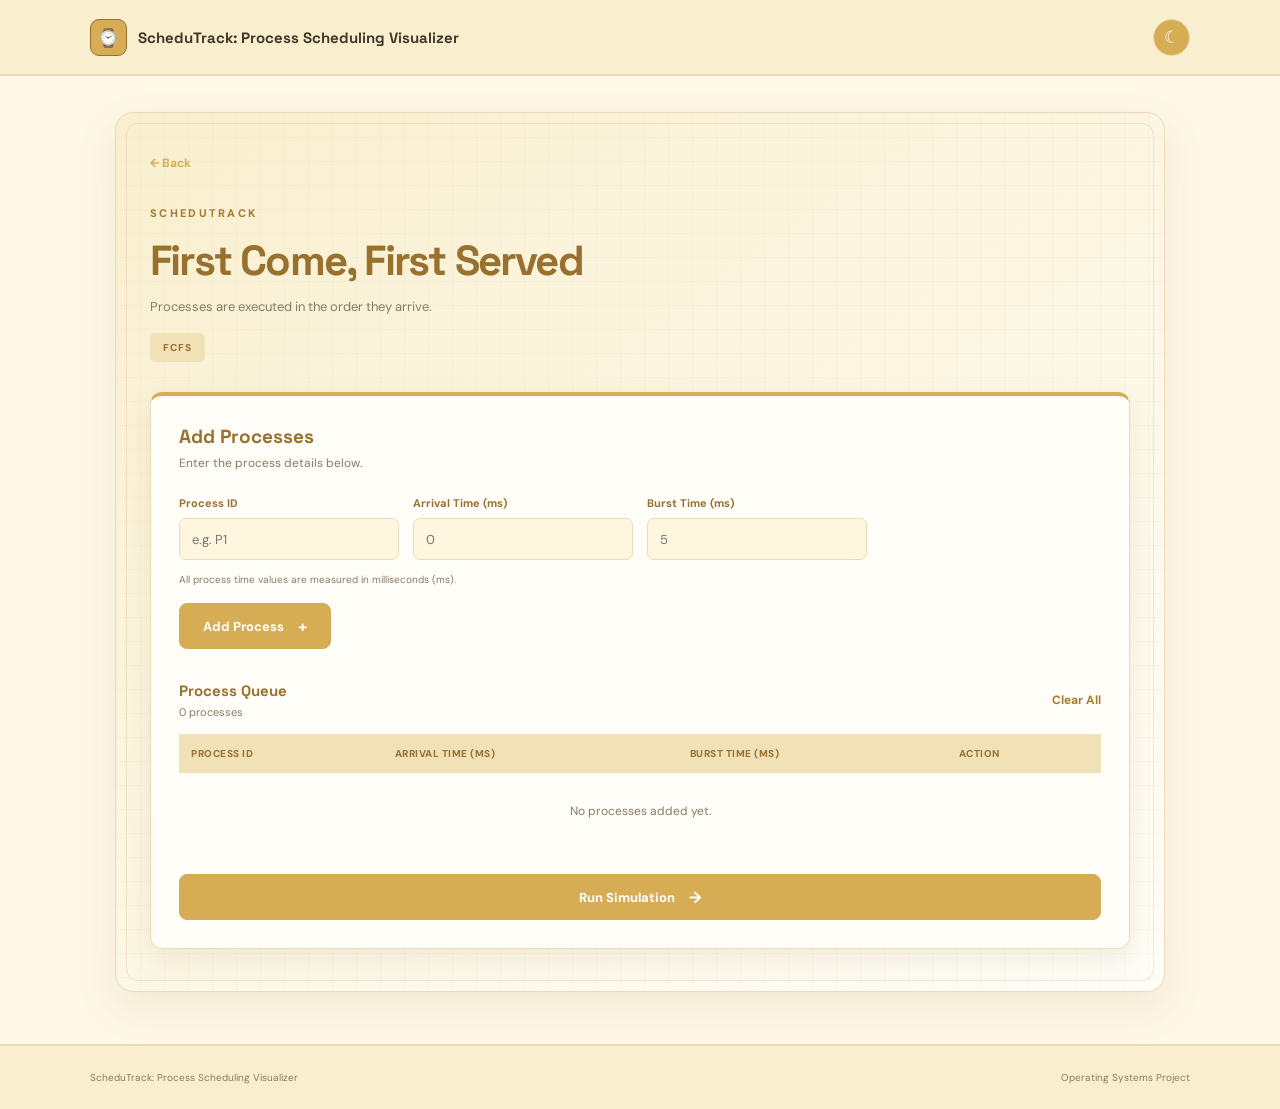
==== commit 9b60c571: "Add files via upload" ====
--- a/simulator.html
+++ b/simulator.html
@@ -3,7 +3,7 @@
 <head>
     <meta charset="UTF-8">
     <meta name="viewport" content="width=device-width, initial-scale=1.0">
-    <title>CPU Scheduling Simulator</title>
+    <title>ScheduTrack: Process Scheduling Visualizer</title>
 
     <link rel="stylesheet" href="style.css">
     <link rel="stylesheet" href="illustration.css">
@@ -15,7 +15,7 @@
     <header class="topbar">
         <a href="index.html" class="brand">
             <span class="brand-mark">⌚️</span>
-            <span>CPU Scheduling Simulator</span>
+            <span>ScheduTrack: Process Scheduling Visualizer</span>
         </a>
 
         <div class="topbar-right">
@@ -35,7 +35,7 @@
             </button>
 
             <div class="page-heading">
-                <div class="welcome-label">CPU SCHEDULING SIMULATOR</div>
+                <div class="welcome-label">SCHEDUTRACK</div>
                 <h1 id="algorithmTitle">First Come, First Served</h1>
                 <p id="algorithmDescription">
                     Processes are executed in the order they arrive.
@@ -228,7 +228,7 @@
 
 
     <footer class="site-footer">
-        <span>CPU Scheduling Simulator</span>
+        <span>ScheduTrack: Process Scheduling Visualizer</span>
         <span>Operating Systems Project</span>
     </footer>
 
@@ -299,4 +299,4 @@
     </div>
 
 </body>
-</html>
+</html>
--- a/style.css
+++ b/style.css
@@ -566,7 +566,7 @@
 
     background: var(--purple);
 
-    box-shadow: 0 12px 28px rgba(117, 64, 197, .25);
+    box-shadow: 0 12px 28px rgba(128, 98, 38, .18);
 
     animation: chipFloat 3s ease-in-out infinite;
 
@@ -747,7 +747,7 @@
 
 body[data-theme="dark"] .algorithm-card:nth-child(3) {
 
-    background: #49345f;
+    background: var(--purple-light);
 
 }
 
@@ -962,11 +962,11 @@
 
 body[data-theme="dark"] .algorithm-tag {
 
-    color: #e4cbff;
-
-    background: #49345f;
-
-    border-color: #63457f;
+    color: #f4dfa9;
+
+    background: var(--purple-light);
+
+    border-color: var(--border);
 
 }
 
@@ -1116,7 +1116,7 @@
 
     border-color: var(--pink);
 
-    box-shadow: 0 0 0 3px rgba(223, 85, 152, .13);
+    box-shadow: 0 0 0 3px rgba(214, 173, 84, .18);
 
 }
 
@@ -1254,7 +1254,7 @@
 
 body[data-theme="dark"] tbody tr:nth-child(even) {
 
-    background: #302237;
+    background: var(--pink-pale);
 
 }
 
@@ -1434,7 +1434,7 @@
 
 body[data-theme="dark"] .stat-card:nth-child(3) {
 
-    background: #49345f;
+    background: var(--purple-light);
 
 }
 
@@ -1478,7 +1478,7 @@
 
 body[data-theme="dark"] .stat-card strong {
 
-    color: #d4baff;
+    color: #f4dfa9;
 
 }
 
@@ -1486,7 +1486,7 @@
 
 body[data-theme="dark"] .stat-card:nth-child(2) strong {
 
-    color: #ffb5d6;
+    color: #f7e2b4;
 
 }
 
@@ -1626,7 +1626,7 @@
 
 
 
-/* PURPLE AND PINK PROCESS COLORS */
+/* PASTEL GOLD PROCESS COLORS */
 
 
 
@@ -1860,9 +1860,9 @@
 
 body[data-theme="dark"] .result-completion {
 
-    color: #dfc8ff;
-
-    background: #493363;
+    color: #f6dfaa;
+
+    background: #574627;
 
 }
 
@@ -1870,9 +1870,9 @@
 
 body[data-theme="dark"] .result-turnaround {
 
-    color: #ffb7d8;
-
-    background: #593047;
+    color: #f7e2b4;
+
+    background: #5a4828;
 
 }
 
@@ -1880,9 +1880,9 @@
 
 body[data-theme="dark"] .result-waiting {
 
-    color: #d8bdff;
-
-    background: #46315e;
+    color: #f2d99e;
+
+    background: #4e4026;
 
 }
 
@@ -1930,7 +1930,7 @@
 
     padding: 20px;
 
-    background: rgba(15, 10, 23, .55);
+    background: rgba(20, 17, 11, .60);
 
     backdrop-filter: blur(5px);
 
@@ -2112,7 +2112,7 @@
 
     padding: 20px;
 
-    background: rgba(15, 10, 23, .55);
+    background: rgba(20, 17, 11, .60);
 
     backdrop-filter: blur(5px);
 
